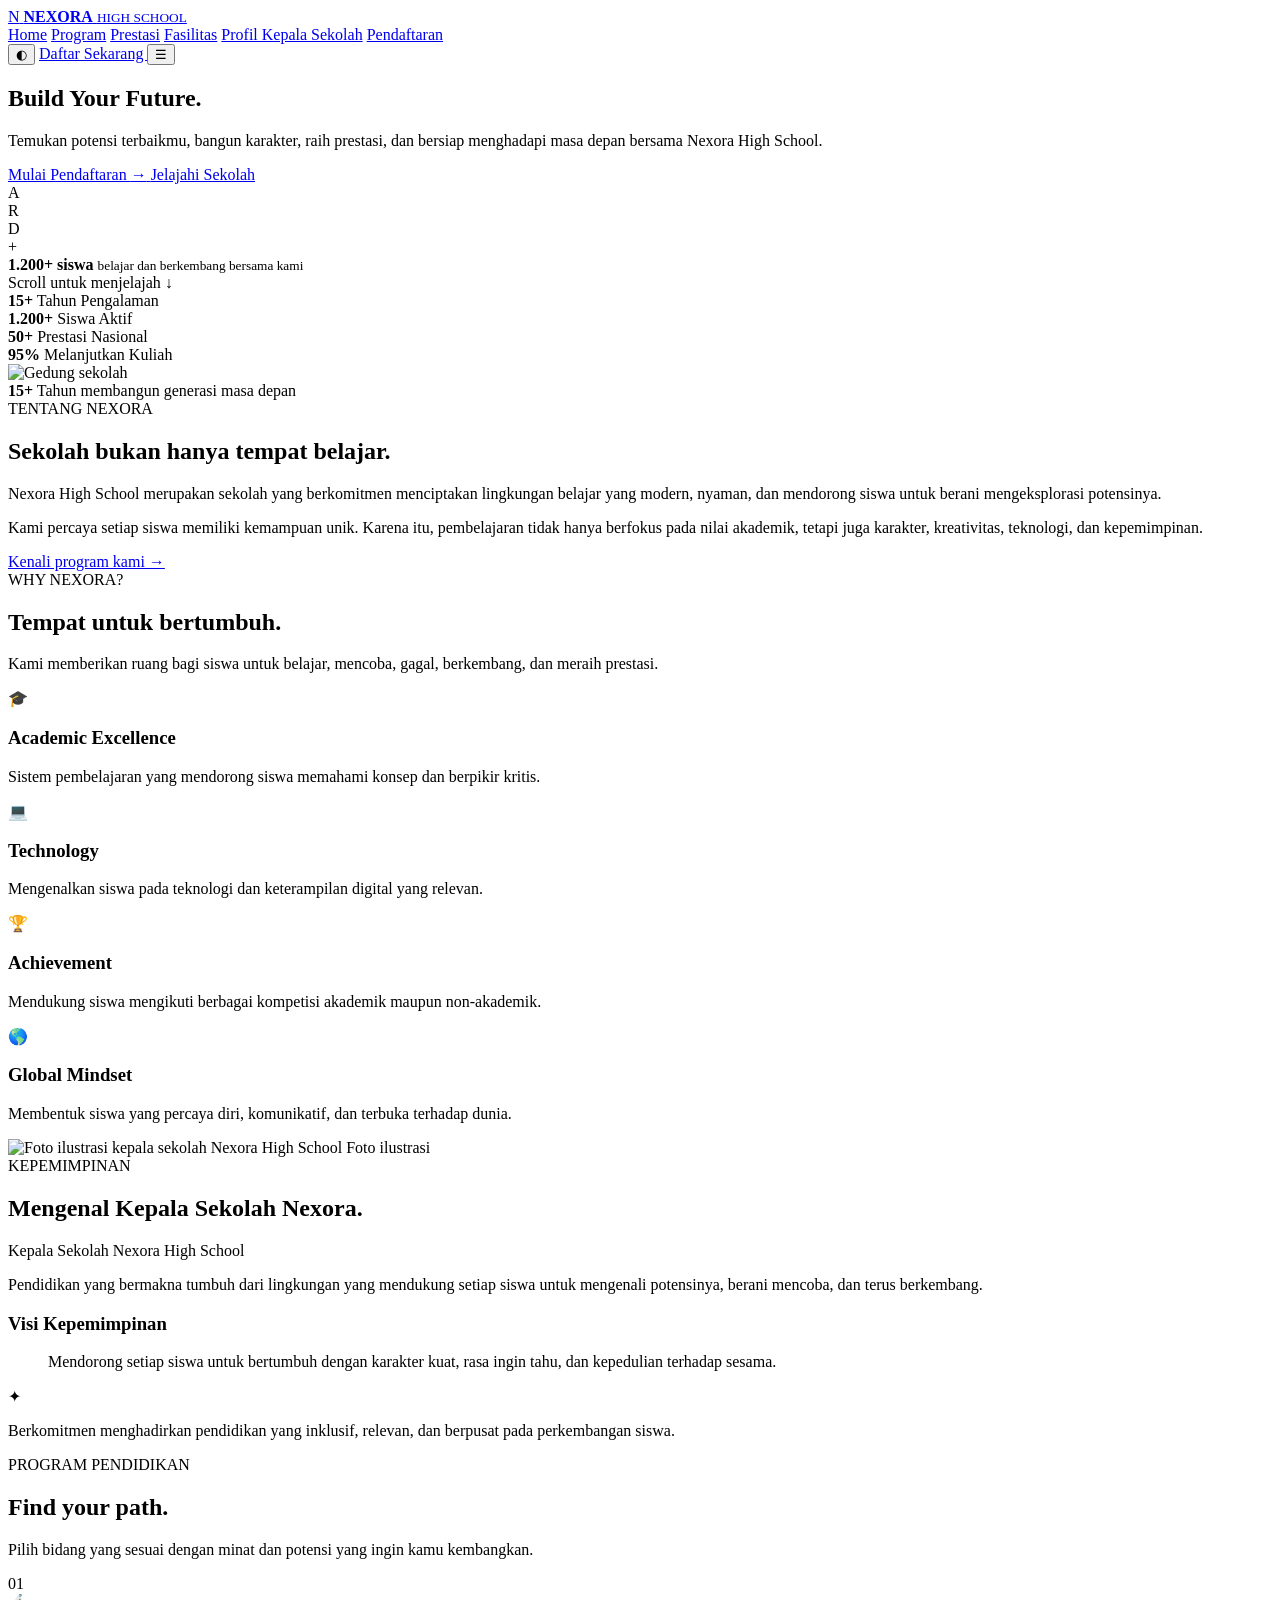
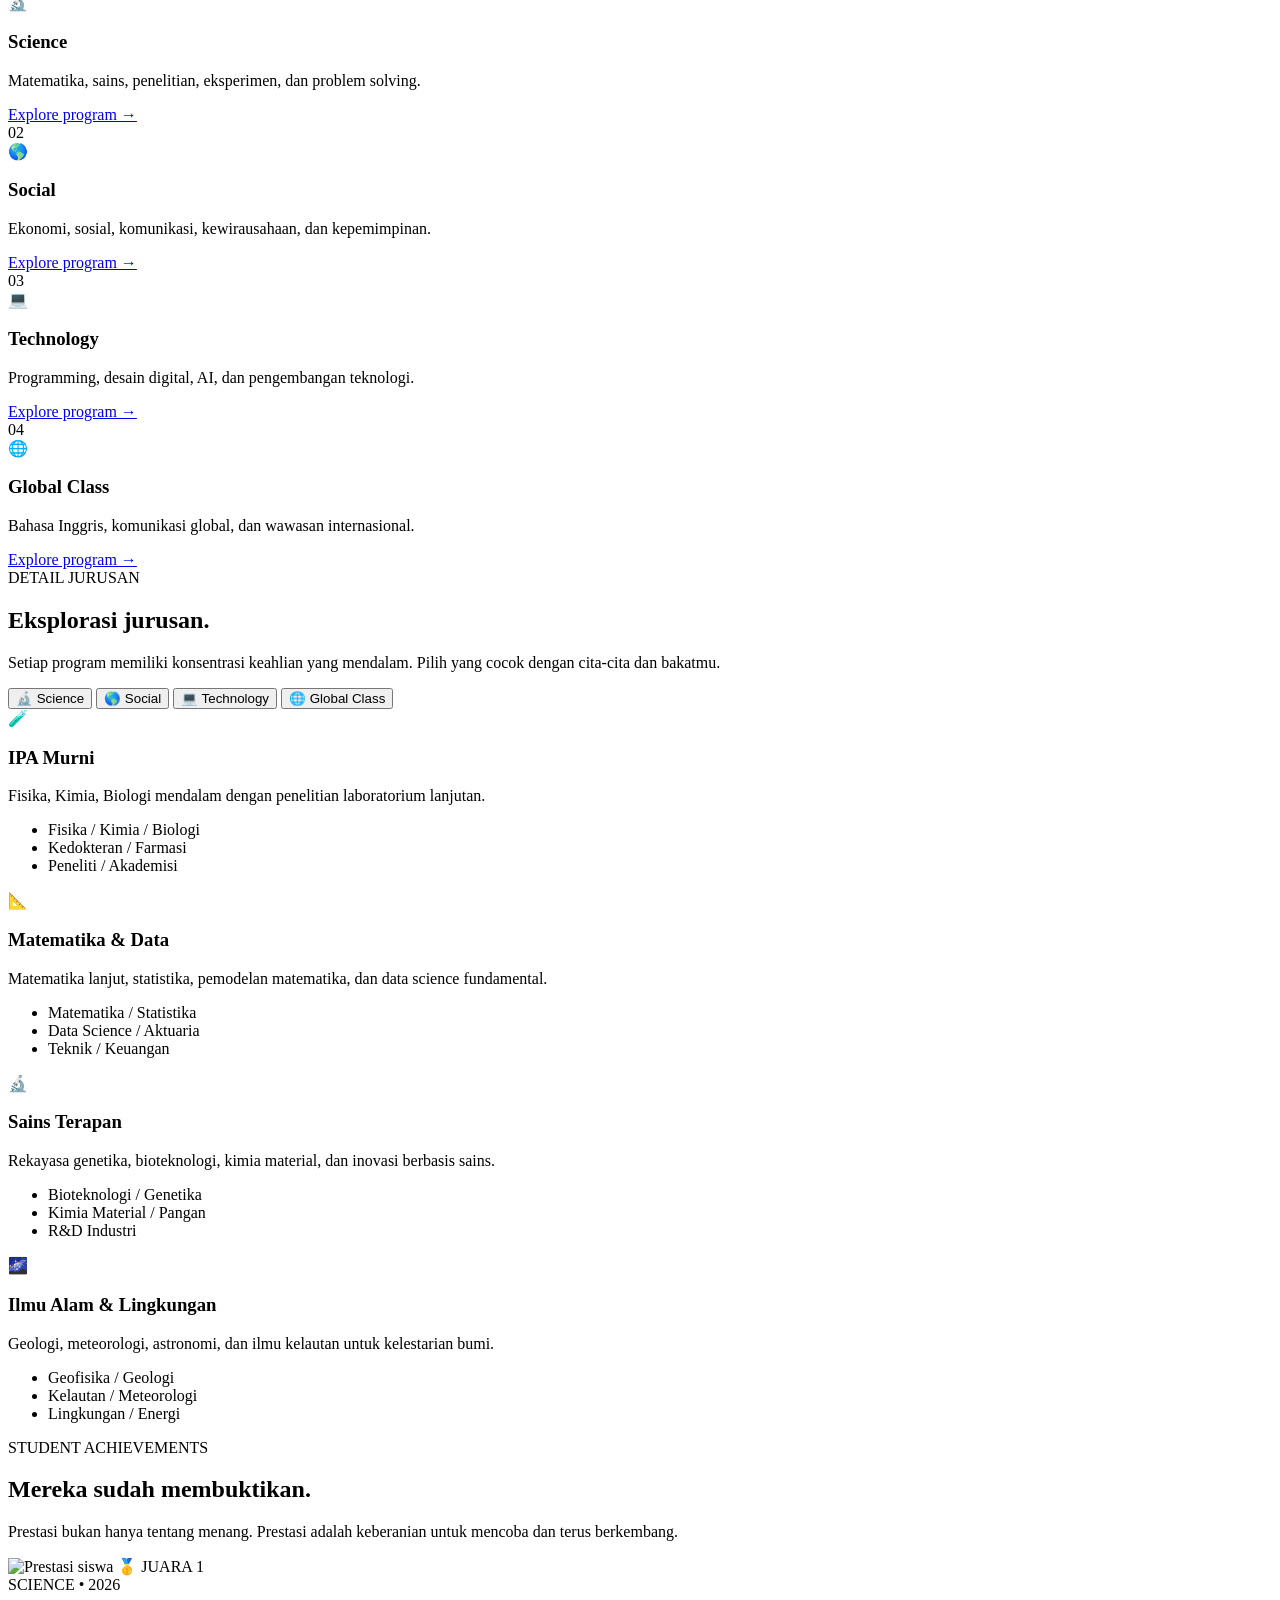
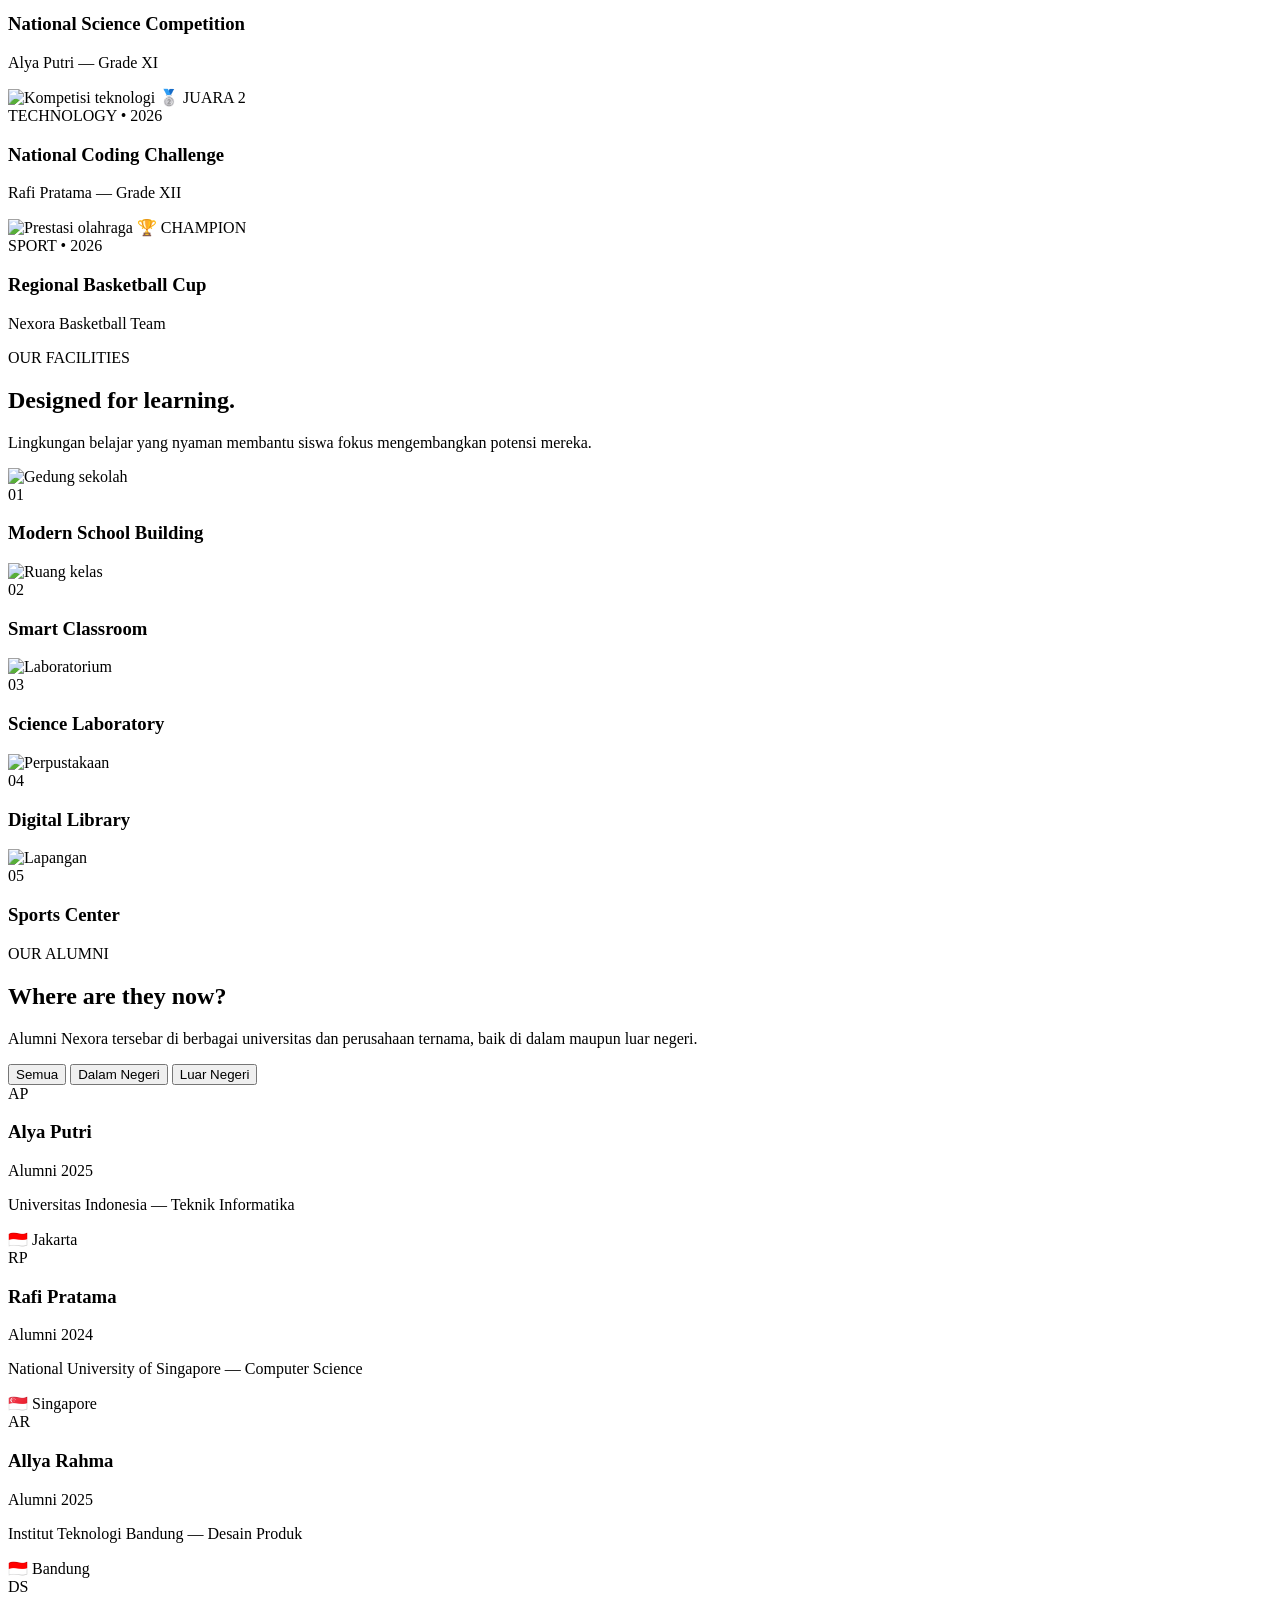
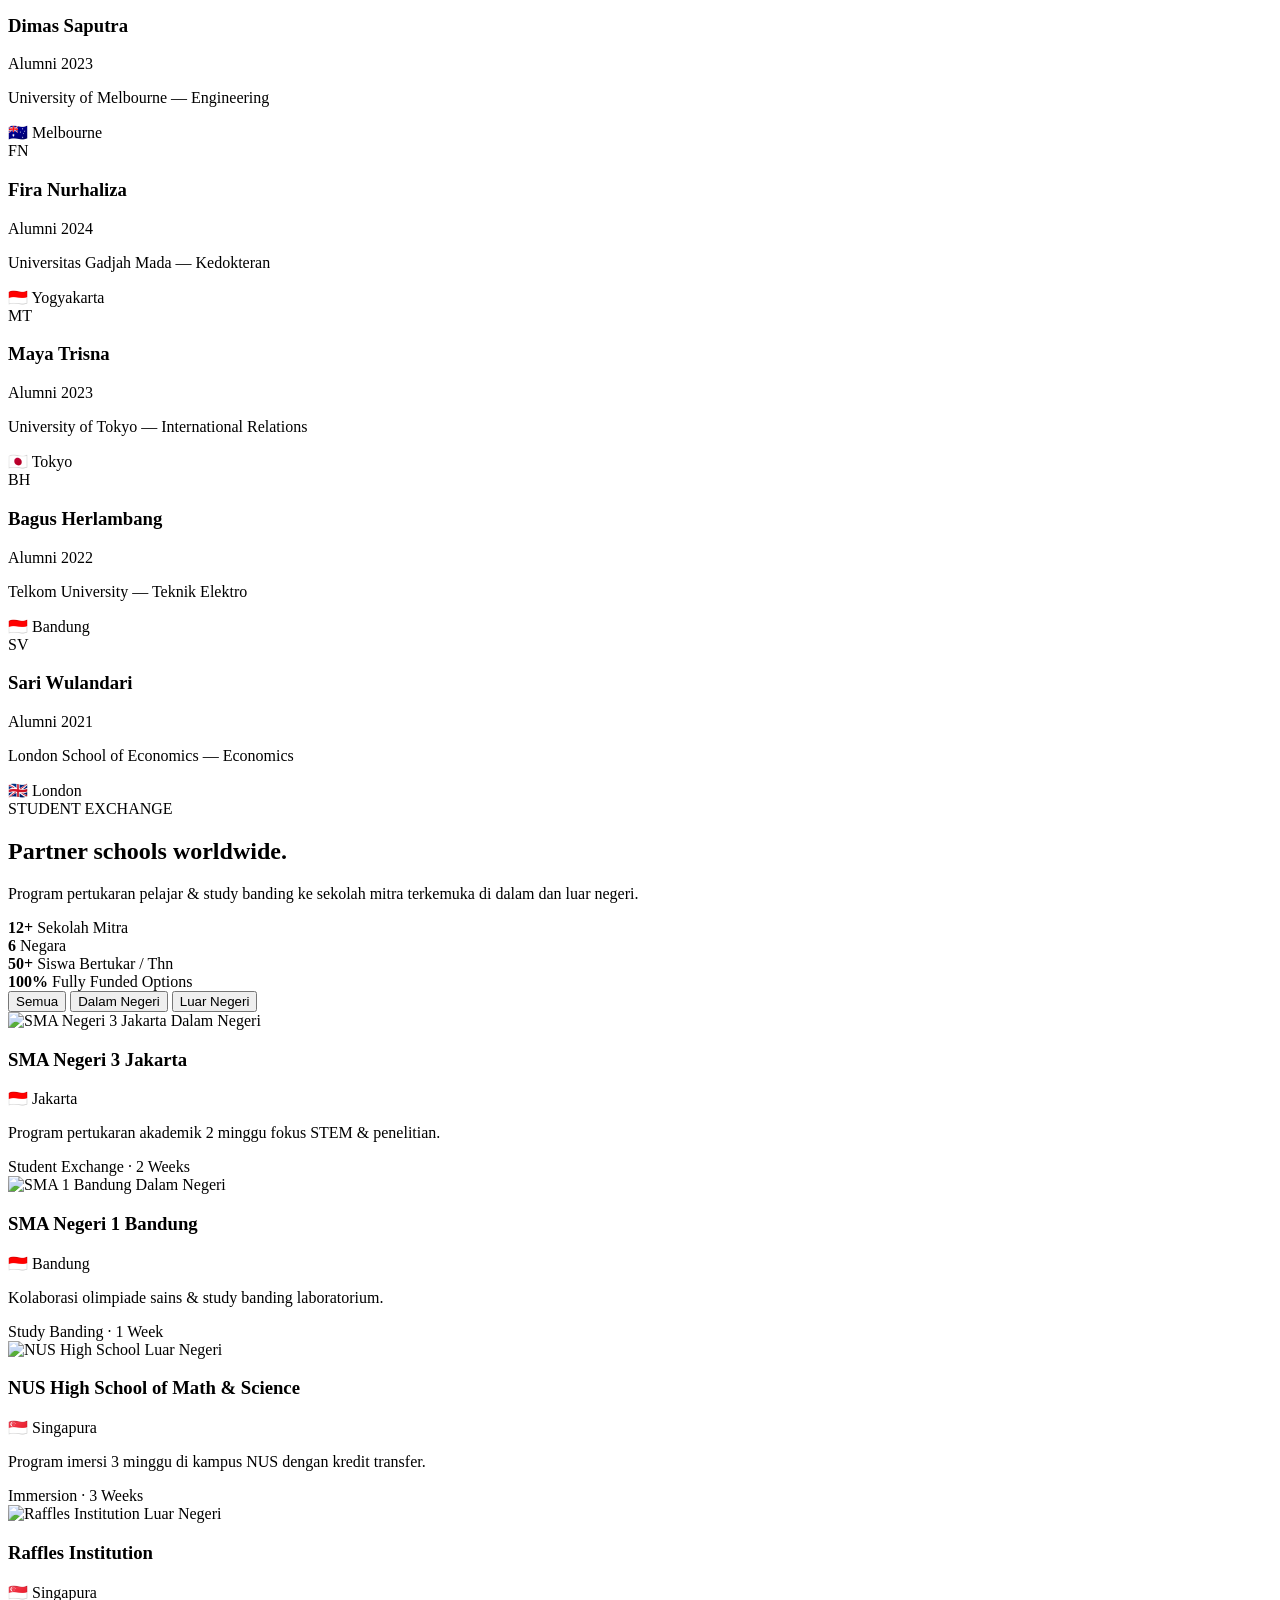
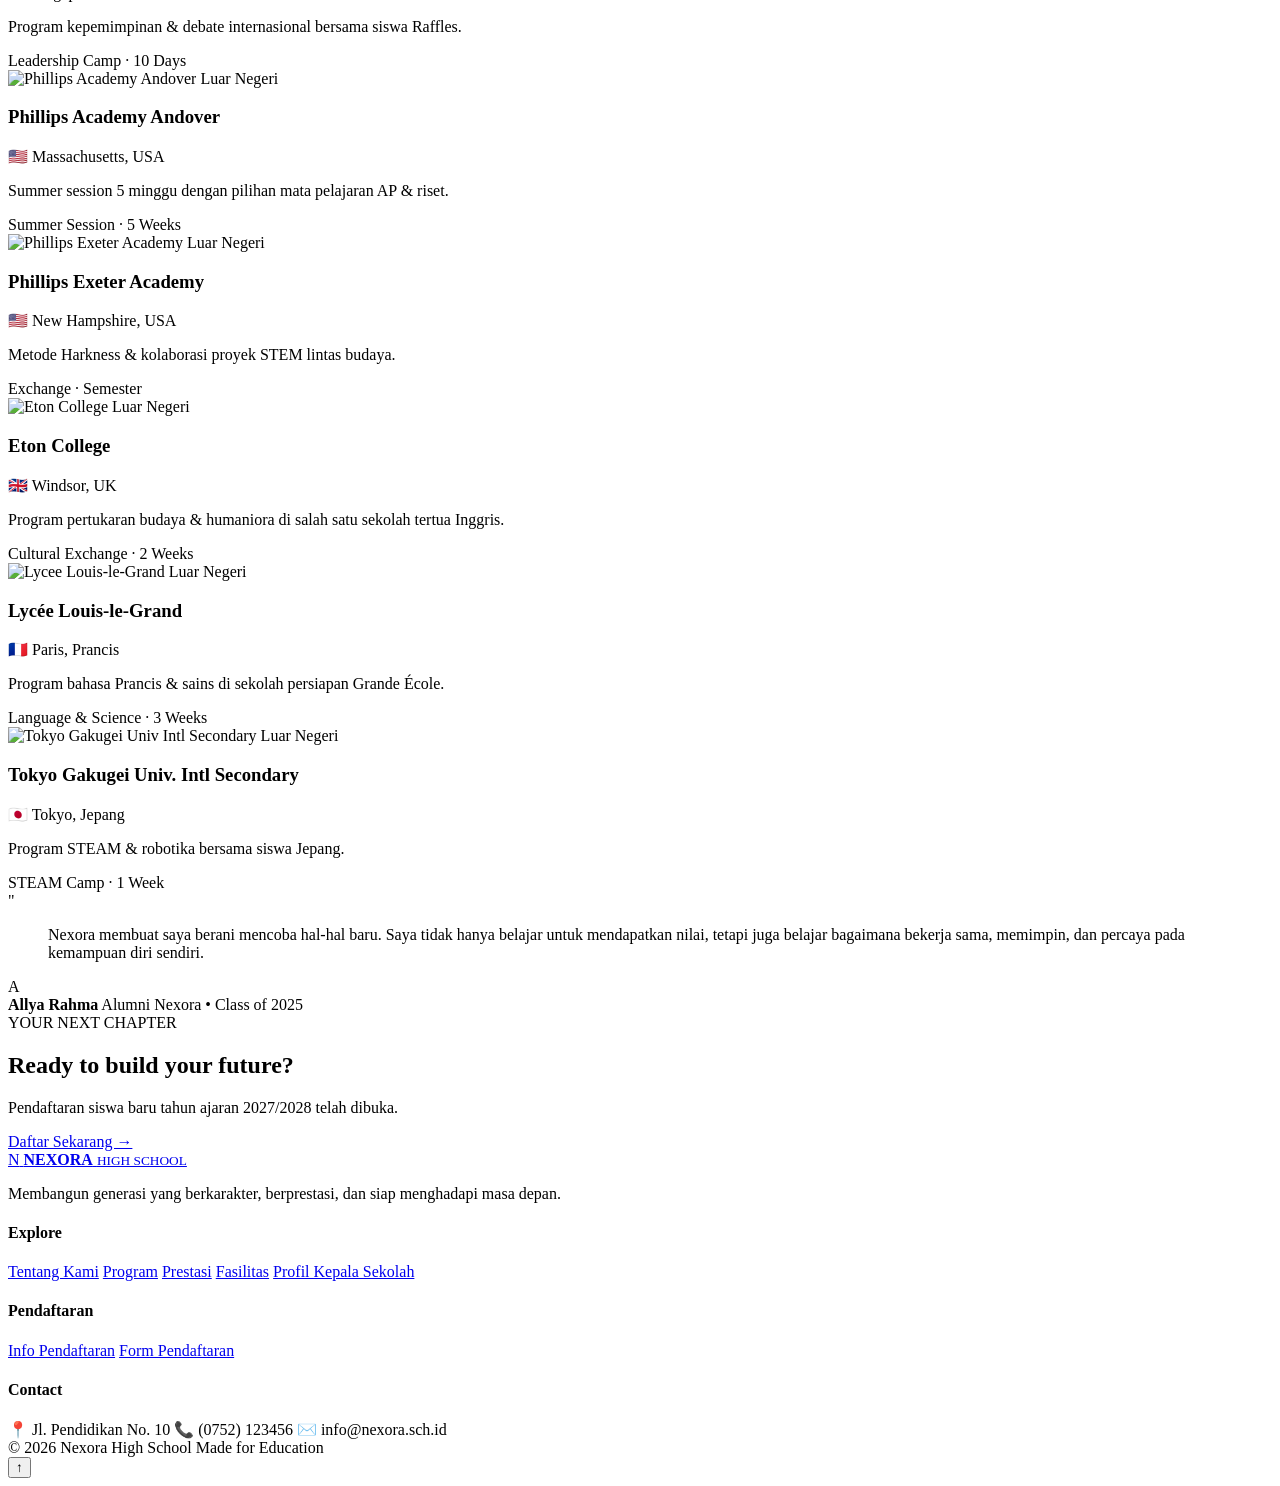
==== index.html @ 9a9354a2 "Add files via upload" ====
<!DOCTYPE html>
<html lang="id">
<head>
    <meta charset="UTF-8">
    <meta name="viewport" content="width=device-width, initial-scale=1.0">

    <title>Nexora High School | Build Your Future</title>
    <meta name="description" content="Nexora High School — Sekolah menengah unggulan dengan program Science, Social, Technology, Global Class. Penerimaan Siswa Baru 2027/2028 dibuka. Program pertukaran pelajar ke 12+ sekolah mitra di 6 negara.">
    <meta name="keywords" content="SMA, sekolah menengah, PPDB, pendaftaran siswa baru, student exchange, jurusan IPA, IPS, teknologi, bahasa global">
    <meta name="author" content="Nexora High School">
    <meta name="robots" content="index, follow">

    <link rel="canonical" href="https://nexora.sch.id/">

    <!-- Open Graph -->
    <meta property="og:type" content="website">
    <meta property="og:url" content="https://nexora.sch.id/">
    <meta property="og:title" content="Nexora High School | Build Your Future">
    <meta property="og:description" content="Sekolah menengah unggulan dengan program Science, Social, Technology, Global Class. Program pertukaran pelajar ke 12+ sekolah mitra di 6 negara.">
    <meta property="og:image" content="https://images.unsplash.com/photo-1564981797816-1043664bf78d?auto=format&fit=crop&w=1200&q=80">
    <meta property="og:site_name" content="Nexora High School">
    <meta property="og:locale" content="id_ID">

    <!-- Twitter Card -->
    <meta name="twitter:card" content="summary_large_image">
    <meta name="twitter:url" content="https://nexora.sch.id/">
    <meta name="twitter:title" content="Nexora High School | Build Your Future">
    <meta name="twitter:description" content="Sekolah menengah unggulan dengan program Science, Social, Technology, Global Class. Program pertukaran pelajar ke 12+ sekolah mitra di 6 negara.">
    <meta name="twitter:image" content="https://images.unsplash.com/photo-1564981797816-1043664bf78d?auto=format&fit=crop&w=1200&q=80">

    <!-- JSON-LD Structured Data -->
    <script type="application/ld+json">
    {
        "@context": "https://schema.org",
        "@type": "EducationalOrganization",
        "name": "Nexora High School",
        "alternateName": "Nexora SMA",
        "url": "https://nexora.sch.id",
        "logo": "https://nexora.sch.id/favicon.svg",
        "image": "https://images.unsplash.com/photo-1564981797816-1043664bf78d?auto=format&fit=crop&w=1200&q=80",
        "description": "Sekolah menengah unggulan dengan program Science, Social, Technology, Global Class. Program pertukaran pelajar internasional.",
        "address": {
            "@type": "PostalAddress",
            "streetAddress": "Jl. Pendidikan No. 10",
            "addressLocality": "Kota",
            "addressRegion": "Provinsi",
            "postalCode": "12345",
            "addressCountry": "ID"
        },
        "telephone": "+62-752-123456",
        "email": "info@nexora.sch.id",
        "sameAs": [
            "https://instagram.com/nexora.highschool",
            "https://youtube.com/@nexora.highschool",
            "https://linkedin.com/school/nexora-high-school"
        ],
        "alumni": {
            "@type": "Organization",
            "name": "Nexora Alumni Association"
        },
        "makesOffer": [
            {
                "@type": "Offer",
                "name": "Program Science",
                "description": "Matematika, sains, penelitian, eksperimen, problem solving"
            },
            {
                "@type": "Offer",
                "name": "Program Social",
                "description": "Ekonomi, sosial, komunikasi, kewirausahaan, kepemimpinan"
            },
            {
                "@type": "Offer",
                "name": "Program Technology",
                "description": "Programming, desain digital, AI, pengembangan teknologi"
            },
            {
                "@type": "Offer",
                "name": "Global Class",
                "description": "Bahasa Inggris, Mandarin, Jepang, Jerman, komunikasi global"
            }
        ]
    }
    </script>

    <meta name="theme-color" content="#343A40" media="(prefers-color-scheme: light)">
    <meta name="theme-color" content="#252A2E" media="(prefers-color-scheme: dark)">

    <script>
    localStorage.getItem("nexora-theme")==="dark"&&document.documentElement.classList.add("dark");
    </script>

    <link rel="preconnect" href="https://fonts.googleapis.com">
    <link rel="preconnect" href="https://fonts.gstatic.com" crossorigin>
    <link href="https://fonts.googleapis.com/css2?family=DM+Sans:wght@400;500;600;700&family=Plus+Jakarta+Sans:wght@500;600;700;800&display=swap" rel="stylesheet">

    <link rel="stylesheet" href="css/style.css">

    <!-- Favicon -->
    <link rel="icon" type="image/svg+xml" href="favicon.svg">
    <link rel="apple-touch-icon" href="apple-touch-icon.png">
    <link rel="manifest" href="manifest.json">
</head>

<body>


<div class="scroll-progress" aria-hidden="true"><div id="scrollProgress"></div></div>

<!-- ================= NAVBAR ================= -->

<header class="navbar" id="navbar">

    <div class="container nav-container">

        <a href="index.html" class="logo">
            <span class="logo-icon">N</span>

            <span>
                <strong>NEXORA</strong>
                <small>HIGH SCHOOL</small>
            </span>
        </a>

        <nav class="nav-menu" id="navMenu">

            <a href="index.html" class="active">Home</a>

            <a href="#program">Program</a>
            <a href="#prestasi">Prestasi</a>
            <a href="#fasilitas">Fasilitas</a>
            <a href="#profil-kepala-sekolah">Profil Kepala Sekolah</a>

            <a href="pendaftaran.html">Pendaftaran</a>

        </nav>

        <div class="nav-actions">

            <button class="theme-toggle" id="themeToggle" aria-label="Toggle dark mode">
                ◐
            </button>

            <a href="form.html" class="btn btn-primary nav-button">
                Daftar Sekarang
            </a>

            <button class="menu-toggle" id="menuToggle" aria-expanded="false" aria-label="Toggle menu">
                ☰
            </button>

        </div>

    </div>

</header>


<!-- ================= HERO ================= -->

<main>

<section class="hero">

    <div class="hero-overlay"></div>

    <div class="hero-grid-lines"></div>
    <div class="hero-blob one"></div>
    <div class="hero-blob two"></div>

    <div class="container hero-content">

        <div class="hero-text reveal">

            <h1>
                Build Your
                <span>Future.</span>
            </h1>

            <p>
                Temukan potensi terbaikmu, bangun karakter,
                raih prestasi, dan bersiap menghadapi masa depan
                bersama Nexora High School.
            </p>

            <div class="hero-buttons">

                <a href="form.html" class="btn btn-primary btn-large">
                    Mulai Pendaftaran
                    <span>→</span>
                </a>

                <a href="#tentang" class="btn btn-outline btn-large">
                    Jelajahi Sekolah
                </a>

            </div>

            <div class="hero-trust">

                <div class="avatar-group">
                    <div class="avatar">A</div>
                    <div class="avatar">R</div>
                    <div class="avatar">D</div>
                    <div class="avatar">+</div>
                </div>

                <div>
                    <strong>1.200+ siswa</strong>
                    <small>belajar dan berkembang bersama kami</small>
                </div>

            </div>

        </div>

    </div>

    <div class="hero-scroll">
        <span>Scroll untuk menjelajah</span>
        <span>↓</span>
    </div>

</section>


<!-- ================= STATS ================= -->

<section class="stats-section">

    <div class="container stats-grid">

        <div class="stat-item reveal">
            <strong>15+</strong>
            <span>Tahun Pengalaman</span>
        </div>

        <div class="stat-item reveal">
            <strong>1.200+</strong>
            <span>Siswa Aktif</span>
        </div>

        <div class="stat-item reveal">
            <strong>50+</strong>
            <span>Prestasi Nasional</span>
        </div>

        <div class="stat-item reveal">
            <strong>95%</strong>
            <span>Melanjutkan Kuliah</span>
        </div>

    </div>

</section>


<!-- ================= ABOUT ================= -->

<section class="section about-section" id="tentang">

    <div class="container about-grid">

        <div class="about-image reveal">

            <img
                src="https://images.unsplash.com/photo-1564981797816-1043664bf78d?auto=format&fit=crop&w=1000&q=80"
                alt="Gedung sekolah">

            <div class="experience-card">

                <strong>15+</strong>

                <span>
                    Tahun membangun
                    generasi masa depan
                </span>

            </div>

        </div>

        <div class="about-content reveal">

            <span class="section-label">TENTANG NEXORA</span>

            <h2>
                Sekolah bukan hanya
                tempat belajar.
            </h2>

            <p>
                Nexora High School merupakan sekolah yang berkomitmen
                menciptakan lingkungan belajar yang modern, nyaman,
                dan mendorong siswa untuk berani mengeksplorasi
                potensinya.
            </p>

            <p>
                Kami percaya setiap siswa memiliki kemampuan unik.
                Karena itu, pembelajaran tidak hanya berfokus pada
                nilai akademik, tetapi juga karakter, kreativitas,
                teknologi, dan kepemimpinan.
            </p>

            <a href="#program" class="text-link">
                Kenali program kami →
            </a>

        </div>

    </div>

</section>


<!-- ================= WHY NEXORA ================= -->

<section class="section why-section">

    <div class="container">

        <div class="section-heading center reveal">

            <span class="section-label">WHY NEXORA?</span>

            <h2>
                Tempat untuk
                <span>bertumbuh.</span>
            </h2>

            <p>
                Kami memberikan ruang bagi siswa untuk belajar,
                mencoba, gagal, berkembang, dan meraih prestasi.
            </p>

        </div>

        <div class="feature-grid">

            <div class="feature-card reveal">

                <div class="feature-icon">🎓</div>

                <h3>Academic Excellence</h3>

                <p>
                    Sistem pembelajaran yang mendorong siswa
                    memahami konsep dan berpikir kritis.
                </p>

            </div>

            <div class="feature-card reveal">

                <div class="feature-icon">💻</div>

                <h3>Technology</h3>

                <p>
                    Mengenalkan siswa pada teknologi dan
                    keterampilan digital yang relevan.
                </p>

            </div>

            <div class="feature-card reveal">

                <div class="feature-icon">🏆</div>

                <h3>Achievement</h3>

                <p>
                    Mendukung siswa mengikuti berbagai
                    kompetisi akademik maupun non-akademik.
                </p>

            </div>

            <div class="feature-card reveal">

                <div class="feature-icon">🌎</div>

                <h3>Global Mindset</h3>

                <p>
                    Membentuk siswa yang percaya diri,
                    komunikatif, dan terbuka terhadap dunia.
                </p>

            </div>

        </div>

    </div>

</section>


<!-- ================= PRINCIPAL PROFILE ================= -->

<section class="section principal-section" id="profil-kepala-sekolah">

    <div class="container principal-grid">

        <div class="principal-portrait reveal">

            <img
                src="https://images.unsplash.com/photo-1560250097-0b93528c311a?auto=format&fit=crop&w=1000&q=85"
                alt="Foto ilustrasi kepala sekolah Nexora High School"
                loading="lazy">

            <span class="principal-photo-note">Foto ilustrasi</span>

        </div>

        <div class="principal-content reveal">

            <span class="section-label">KEPEMIMPINAN</span>

            <h2>
                Mengenal Kepala Sekolah
                <span>Nexora.</span>
            </h2>

            <p class="principal-role">Kepala Sekolah Nexora High School</p>

            <p>
                Pendidikan yang bermakna tumbuh dari lingkungan yang
                mendukung setiap siswa untuk mengenali potensinya,
                berani mencoba, dan terus berkembang.
            </p>

            <h3 class="principal-vision-label">Visi Kepemimpinan</h3>

            <blockquote>
                Mendorong setiap siswa untuk bertumbuh dengan karakter kuat,
                rasa ingin tahu, dan kepedulian terhadap sesama.
            </blockquote>

            <div class="principal-commitment">
                <span aria-hidden="true">✦</span>
                <p>
                    Berkomitmen menghadirkan pendidikan yang inklusif,
                    relevan, dan berpusat pada perkembangan siswa.
                </p>
            </div>

        </div>

    </div>

</section>


<!-- ================= PROGRAM ================= -->

<section class="section program-section" id="program">

    <div class="container">

        <div class="section-heading reveal">

            <span class="section-label">PROGRAM PENDIDIKAN</span>

            <h2>
                Find your
                <span>path.</span>
            </h2>

            <p>
                Pilih bidang yang sesuai dengan minat dan
                potensi yang ingin kamu kembangkan.
            </p>

        </div>

        <div class="program-grid">

            <article class="program-card program-blue reveal">

                <span class="program-number">01</span>

                <div class="program-icon">🔬</div>

                <h3>Science</h3>

                <p>
                    Matematika, sains, penelitian,
                    eksperimen, dan problem solving.
                </p>

                <a href="pendaftaran.html">
                    Explore program →
                </a>

            </article>


            <article class="program-card program-dark reveal">

                <span class="program-number">02</span>

                <div class="program-icon">🌎</div>

                <h3>Social</h3>

                <p>
                    Ekonomi, sosial, komunikasi,
                    kewirausahaan, dan kepemimpinan.
                </p>

                <a href="pendaftaran.html">
                    Explore program →
                </a>

            </article>


            <article class="program-card program-light reveal">

                <span class="program-number">03</span>

                <div class="program-icon">💻</div>

                <h3>Technology</h3>

                <p>
                    Programming, desain digital,
                    AI, dan pengembangan teknologi.
                </p>

                <a href="pendaftaran.html">
                    Explore program →
                </a>

            </article>


            <article class="program-card program-gradient reveal">

                <span class="program-number">04</span>

                <div class="program-icon">🌐</div>

                <h3>Global Class</h3>

                <p>
                    Bahasa Inggris, komunikasi global,
                    dan wawasan internasional.
                </p>

                <a href="pendaftaran.html">
                    Explore program →
                </a>

            </article>

        </div>

    </div>

</section>


<!-- ================= JURUSAN ================= -->

<section class="section jurusan-section" id="jurusan">

    <div class="container">

        <div class="section-heading center reveal">

            <span class="section-label">DETAIL JURUSAN</span>

            <h2>
                Eksplorasi
                <span>jurusan.</span>
            </h2>

            <p>
                Setiap program memiliki konsentrasi keahlian
                yang mendalam. Pilih yang cocok dengan cita-cita
                dan bakatmu.
            </p>

        </div>


        <div class="jurusan-tabs reveal">

            <button class="jurusan-tab active"
                    id="tab-science"
                    data-jurusan="science"
                    role="tab"
                    aria-selected="true"
                    aria-controls="jurusan-science">
                <span class="tab-icon">🔬</span>
                Science
            </button>

            <button class="jurusan-tab"
                    id="tab-social"
                    data-jurusan="social"
                    role="tab"
                    aria-selected="false"
                    aria-controls="jurusan-social">
                <span class="tab-icon">🌎</span>
                Social
            </button>

            <button class="jurusan-tab"
                    id="tab-technology"
                    data-jurusan="technology"
                    role="tab"
                    aria-selected="false"
                    aria-controls="jurusan-technology">
                <span class="tab-icon">💻</span>
                Technology
            </button>

            <button class="jurusan-tab"
                    id="tab-global"
                    data-jurusan="global"
                    role="tab"
                    aria-selected="false"
                    aria-controls="jurusan-global">
                <span class="tab-icon">🌐</span>
                Global Class
            </button>

        </div>


        <div class="jurusan-panels">

            <div class="jurusan-panel active"
                 id="jurusan-science"
                 role="tabpanel"
                 aria-labelledby="tab-science">

                <div class="jurusan-grid">

                    <article class="jurusan-card reveal">

                        <div class="jurusan-icon"
                             style="--hue: 210">🧪</div>

                        <h3>IPA Murni</h3>

                        <p>
                            Fisika, Kimia, Biologi mendalam
                            dengan penelitian laboratorium
                            lanjutan.
                        </p>

                        <ul class="jurusan-prospect">

                            <li>Fisika / Kimia / Biologi</li>

                            <li>Kedokteran / Farmasi</li>

                            <li>Peneliti / Akademisi</li>

                        </ul>

                    </article>


                    <article class="jurusan-card reveal">

                        <div class="jurusan-icon"
                             style="--hue: 190">📐</div>

                        <h3>Matematika & Data</h3>

                        <p>
                            Matematika lanjut, statistika,
                            pemodelan matematika, dan
                            data science fundamental.
                        </p>

                        <ul class="jurusan-prospect">

                            <li>Matematika / Statistika</li>

                            <li>Data Science / Aktuaria</li>

                            <li>Teknik / Keuangan</li>

                        </ul>

                    </article>


                    <article class="jurusan-card reveal">

                        <div class="jurusan-icon"
                             style="--hue: 150">🔬</div>

                        <h3>Sains Terapan</h3>

                        <p>
                            Rekayasa genetika, bioteknologi,
                            kimia material, dan inovasi
                            berbasis sains.
                        </p>

                        <ul class="jurusan-prospect">

                            <li>Bioteknologi / Genetika</li>

                            <li>Kimia Material / Pangan</li>

                            <li>R&D Industri</li>

                        </ul>

                    </article>


                    <article class="jurusan-card reveal">

                        <div class="jurusan-icon"
                             style="--hue: 280">🌌</div>

                        <h3>Ilmu Alam & Lingkungan</h3>

                        <p>
                            Geologi, meteorologi, astronomi,
                            dan ilmu kelautan untuk
                            kelestarian bumi.
                        </p>

                        <ul class="jurusan-prospect">

                            <li>Geofisika / Geologi</li>

                            <li>Kelautan / Meteorologi</li>

                            <li>Lingkungan / Energi</li>

                        </ul>

                    </article>

                </div>

            </div>


            <div class="jurusan-panel"
                 id="jurusan-social"
                 role="tabpanel"
                 aria-labelledby="tab-social"
                 hidden>

                <div class="jurusan-grid">

                    <article class="jurusan-card reveal">

                        <div class="jurusan-icon"
                             style="--hue: 30">💰</div>

                        <h3>Ekonomi & Bisnis</h3>

                        <p>
                            Ekonomi mikro/makro, manajemen,
                            akuntansi, dan kewirausahaan
                            digital.
                        </p>

                        <ul class="jurusan-prospect">

                            <li>Manajemen / Akuntansi</li>

                            <li>Ekonomi Pembangunan</li>

                            <li>Entrepreneur / Konsultan</li>

                        </ul>

                    </article>


                    <article class="jurusan-card reveal">

                        <div class="jurusan-icon"
                             style="--hue: 40">📊</div>

                        <h3>Sosiologi & Antropologi</h3>

                        <p>
                            Studi masyarakat, budaya,
                            perubahan sosial, dan
                            kebijakan publik.
                        </p>

                        <ul class="jurusan-prospect">

                            <li>Sosiologi / Antropologi</li>

                            <li>Kebijakan Publik</li>

                            <li>NGO / Peneliti Sosial</li>

                        </ul>

                    </article>


                    <article class="jurusan-card reveal">

                        <div class="jurusan-icon"
                             style="--hue: 330">🗣️</div>

                        <h3>Komunikasi & Media</h3>

                        <p>
                            Jurnalisme, public relations,
                            digital marketing, dan
                            produksi media kreatif.
                        </p>

                        <ul class="jurusan-prospect">

                            <li>Jurnalistik / Broadcasting</li>

                            <li>PR / Digital Marketing</li>

                            <li>Content Creator / Media</li>

                        </ul>

                    </article>


                    <article class="jurusan-card reveal">

                        <div class="jurusan-icon"
                             style="--hue: 60">⚖️</div>

                        <h3>Hukum & Politik</h3>

                        <p>
                            Hukum perdata/pidana, hubungan
                            internasional, politik
                            vergleichend, dan diplomasi.
                        </p>

                        <ul class="jurusan-prospect">

                            <li>Ilmu Hukum / Advokat</li>

                            <li>Hubungan Internasional</li>

                            <li>Diplomat / Birokrat</li>

                        </ul>

                    </article>

                </div>

            </div>


            <div class="jurusan-panel"
                 id="jurusan-technology"
                 role="tabpanel"
                 aria-labelledby="tab-technology"
                 hidden>

                <div class="jurusan-grid">

                    <article class="jurusan-card reveal">

                        <div class="jurusan-icon"
                             style="--hue: 260">👨‍💻</div>

                        <h3>Software Engineering</h3>

                        <p>
                            Full-stack development, mobile
                            apps, cloud computing, dan
                            arsitektur sistem skala besar.
                        </p>

                        <ul class="jurusan-prospect">

                            <li>Software Engineer</li>

                            <li>Mobile / Web Developer</li>

                            <li>DevOps / Cloud Architect</li>

                        </ul>

                    </article>


                    <article class="jurusan-card reveal">

                        <div class="jurusan-icon"
                             style="--hue: 280">🤖</div>

                        <h3>AI & Data Science</h3>

                        <p>
                            Machine learning, deep learning,
                            computer vision, NLP, dan
                            big data analytics.
                        </p>

                        <ul class="jurusan-prospect">

                            <li>ML Engineer / Data Scientist</li>

                            <li>AI Researcher</li>

                            <li>Robotika / Computer Vision</li>

                        </ul>

                    </article>


                    <article class="jurusan-card reveal">

                        <div class="jurusan-icon"
                             style="--hue: 180">🎨</div>

                        <h3>Desain Digital & UX</h3>

                        <p>
                            UI/UX design, motion graphics,
                            3D modeling, game design,
                            dan creative technology.
                        </p>

                        <ul class="jurusan-prospect">

                            <li>UX/UI Designer</li>

                            <li>Game Dev / 3D Artist</li>

                            <li>Creative Technologist</li>

                        </ul>

                    </article>


                    <article class="jurusan-card reveal">

                        <div class="jurusan-icon"
                             style="--hue: 300">🔐</div>

                        <h3>Cybersecurity & IoT</h3>

                        <p>
                            Keamanan jaringan, ethical
                            hacking, IoT embedded systems,
                            dan blockchain fundamentals.
                        </p>

                        <ul class="jurusan-prospect">

                            <li>Security Analyst</li>

                            <li>IoT Engineer</li>

                            <li>Blockchain Developer</li>

                        </ul>

                    </article>

                </div>

            </div>


            <div class="jurusan-panel"
                 id="jurusan-global"
                 role="tabpanel"
                 aria-labelledby="tab-global"
                 hidden>

                <div class="jurusan-grid">

                    <article class="jurusan-card reveal">

                        <div class="jurusan-icon"
                             style="--hue: 200">🇬🇧</div>

                        <h3>Bahasa Inggris Akademik</h3>

                        <p>
                            IELTS/TOEFL prep, academic
                            writing, public speaking,
                            dan critical thinking.
                        </p>

                        <ul class="jurusan-prospect">

                            <li>Literature / Linguistics</li>

                            <li>Translation / Interpreting</li>

                            <li>English Teacher</li>

                        </ul>

                    </article>


                    <article class="jurusan-card reveal">

                        <div class="jurusan-icon"
                             style="--hue: 30">🇨🇳</div>

                        <h3>Bahasa Mandarin</h3>

                        <p>
                            HSK 4-6, bisnis Mandarin,
                            budaya Tiongkok, dan
                            persiapan kuliah ke China.
                        </p>

                        <ul class="jurusan-prospect">

                            <li>Chinese Studies</li>

                            <li>International Business</li>

                            <li>Diplomat / Perdagangan</li>

                        </ul>

                    </article>


                    <article class="jurusan-card reveal">

                        <div class="jurusan-icon"
                             style="--hue: 300">🇯🇵</div>

                        <h3>Bahasa Jepang</h3>

                        <p>
                            JLPT N3-N1, keigo bisnis,
                            budaya Jepang, dan
                            jalur kuliah ke Jepang.
                        </p>

                        <ul class="jurusan-prospect">

                            <li>Japanese Studies</li>

                            <li>Engineering di Jepang</li>

                            <li>Translator / Coordinator</li>

                        </ul>

                    </article>


                    <article class="jurusan-card reveal">

                        <div class="jurusan-icon"
                             style="--hue: 280">🇩🇪</div>

                        <h3>Bahasa Jerman</h3>

                        <p>
                            Goethe-Zertifikat B2-C1,
                            Studienkolleg prep, teknik
                            di Jerman, dan ausbildung.
                        </p>

                        <ul class="jurusan-prospect">

                            <li>German Studies</li>

                            <li>Engineering di Jerman</li>

                            <li>Ausbildung / Dual Study</li>

                        </ul>

                    </article>

                </div>

            </div>

        </div>

    </div>

</section>


<!-- ================= ACHIEVEMENTS ================= -->

<section class="section achievement-section" id="prestasi">

    <div class="container">

        <div class="section-heading achievement-heading reveal">

            <div>

                <span class="section-label">STUDENT ACHIEVEMENTS</span>

                <h2>
                    Mereka sudah
                    <span>membuktikan.</span>
                </h2>

            </div>

            <p>
                Prestasi bukan hanya tentang menang.
                Prestasi adalah keberanian untuk mencoba
                dan terus berkembang.
            </p>

        </div>


        <div class="achievement-grid">

            <article class="achievement-card large reveal">

                <div class="achievement-image">

            <img
                src="https://images.unsplash.com/photo-1523050854058-8df90110c9f1?auto=format&fit=crop&w=1200&q=80"
                alt="Prestasi siswa">

                    <span class="achievement-badge">
                        🥇 JUARA 1
                    </span>

                </div>

                <div class="achievement-info">

                    <span>SCIENCE • 2026</span>

                    <h3>
                        National Science Competition
                    </h3>

                    <p>
                        Alya Putri — Grade XI
                    </p>

                </div>

            </article>


            <article class="achievement-card reveal">

                <div class="achievement-image">

            <img
                src="https://images.unsplash.com/photo-1516321318423-f06f85e504b3?auto=format&fit=crop&w=800&q=80"
                alt="Kompetisi teknologi">

                    <span class="achievement-badge">
                        🥈 JUARA 2
                    </span>

                </div>

                <div class="achievement-info">

                    <span>TECHNOLOGY • 2026</span>

                    <h3>
                        National Coding Challenge
                    </h3>

                    <p>
                        Rafi Pratama — Grade XII
                    </p>

                </div>

            </article>


            <article class="achievement-card reveal">

                <div class="achievement-image">

            <img
                src="https://images.unsplash.com/photo-1546519638-68e109498ffc?auto=format&fit=crop&w=800&q=80"
                alt="Prestasi olahraga">

                    <span class="achievement-badge">
                        🏆 CHAMPION
                    </span>

                </div>

                <div class="achievement-info">

                    <span>SPORT • 2026</span>

                    <h3>
                        Regional Basketball Cup
                    </h3>

                    <p>
                        Nexora Basketball Team
                    </p>

                </div>

            </article>

        </div>

    </div>

</section>


<!-- ================= FACILITIES ================= -->

<section class="section facilities-section" id="fasilitas">

    <div class="container">

        <div class="section-heading center reveal">

            <span class="section-label">OUR FACILITIES</span>

            <h2>
                Designed for
                <span>learning.</span>
            </h2>

            <p>
                Lingkungan belajar yang nyaman membantu siswa
                fokus mengembangkan potensi mereka.
            </p>

        </div>


        <div class="facility-grid">

            <div class="facility-main reveal">

            <img
                src="https://images.unsplash.com/photo-1562774053-701939374585?auto=format&fit=crop&w=1200&q=80"
                alt="Gedung sekolah">

                <div class="facility-overlay">

                    <span>01</span>

                    <h3>Modern School Building</h3>

                </div>

            </div>


            <div class="facility-small reveal">

            <img
                src="https://images.unsplash.com/photo-1580582932707-520aed937b7b?auto=format&fit=crop&w=800&q=80"
                alt="Ruang kelas">

                <div class="facility-overlay">

                    <span>02</span>

                    <h3>Smart Classroom</h3>

                </div>

            </div>


            <div class="facility-small reveal">

            <img
                src="https://images.unsplash.com/photo-1532094349884-543bc11b234d?auto=format&fit=crop&w=800&q=80"
                alt="Laboratorium">

                <div class="facility-overlay">

                    <span>03</span>

                    <h3>Science Laboratory</h3>

                </div>

            </div>


            <div class="facility-small reveal">

            <img
                src="https://images.unsplash.com/photo-1509062522246-3755977927d7?auto=format&fit=crop&w=800&q=80"
                alt="Perpustakaan">

                <div class="facility-overlay">

                    <span>04</span>

                    <h3>Digital Library</h3>

                </div>

            </div>


            <div class="facility-small reveal">

            <img
                src="https://images.unsplash.com/photo-1526232761682-d26e03ac148e?auto=format&fit=crop&w=800&q=80"
                alt="Lapangan">

                <div class="facility-overlay">

                    <span>05</span>

                    <h3>Sports Center</h3>

                </div>

            </div>

        </div>

    </div>

</section>


<!-- ================= ALUMNI ================= -->

<section class="section alumni-section" id="alumni">

    <div class="container">

        <div class="section-heading center reveal">

            <span class="section-label">OUR ALUMNI</span>

            <h2>
                Where are they
                <span>now?</span>
            </h2>

            <p>
                Alumni Nexora tersebar di berbagai universitas
                dan perusahaan ternama, baik di dalam maupun
                luar negeri.
            </p>

        </div>


        <div class="alumni-filters reveal">

            <button class="filter-btn active"
                    data-filter="all"
                    data-target="alumni">
                Semua
            </button>

            <button class="filter-btn"
                    data-filter="domestic"
                    data-target="alumni">
                Dalam Negeri
            </button>

            <button class="filter-btn"
                    data-filter="international"
                    data-target="alumni">
                Luar Negeri
            </button>

        </div>


        <div class="alumni-grid">

            <article class="alumni-card reveal" data-type="domestic">

                <div class="alumni-avatar"
                     style="--hue: 220">
                    AP
                </div>

                <div class="alumni-info">

                    <h3>Alya Putri</h3>

                    <span class="alumni-year">
                        Alumni 2025
                    </span>

                    <p>
                        Universitas Indonesia —
                        Teknik Informatika
                    </p>

                    <span class="alumni-location">
                        🇮🇩 Jakarta
                    </span>

                </div>

            </article>


            <article class="alumni-card reveal" data-type="international">

                <div class="alumni-avatar"
                     style="--hue: 260">
                    RP
                </div>

                <div class="alumni-info">

                    <h3>Rafi Pratama</h3>

                    <span class="alumni-year">
                        Alumni 2024
                    </span>

                    <p>
                        National University of
                        Singapore — Computer Science
                    </p>

                    <span class="alumni-location">
                        🇸🇬 Singapore
                    </span>

                </div>

            </article>


            <article class="alumni-card reveal" data-type="domestic">

                <div class="alumni-avatar"
                     style="--hue: 320">
                    AR
                </div>

                <div class="alumni-info">

                    <h3>Allya Rahma</h3>

                    <span class="alumni-year">
                        Alumni 2025
                    </span>

                    <p>
                        Institut Teknologi Bandung —
                        Desain Produk
                    </p>

                    <span class="alumni-location">
                        🇮🇩 Bandung
                    </span>

                </div>

            </article>


            <article class="alumni-card reveal" data-type="international">

                <div class="alumni-avatar"
                     style="--hue: 30">
                    DS
                </div>

                <div class="alumni-info">

                    <h3>Dimas Saputra</h3>

                    <span class="alumni-year">
                        Alumni 2023
                    </span>

                    <p>
                        University of Melbourne —
                        Engineering
                    </p>

                    <span class="alumni-location">
                        🇦🇺 Melbourne
                    </span>

                </div>

            </article>


            <article class="alumni-card reveal" data-type="domestic">

                <div class="alumni-avatar"
                     style="--hue: 170">
                    FN
                </div>

                <div class="alumni-info">

                    <h3>Fira Nurhaliza</h3>

                    <span class="alumni-year">
                        Alumni 2024
                    </span>

                    <p>
                        Universitas Gadjah Mada —
                        Kedokteran
                    </p>

                    <span class="alumni-location">
                        🇮🇩 Yogyakarta
                    </span>

                </div>

            </article>


            <article class="alumni-card reveal" data-type="international">

                <div class="alumni-avatar"
                     style="--hue: 280">
                    MT
                </div>

                <div class="alumni-info">

                    <h3>Maya Trisna</h3>

                    <span class="alumni-year">
                        Alumni 2023
                    </span>

                    <p>
                        University of Tokyo —
                        International Relations
                    </p>

                    <span class="alumni-location">
                        🇯🇵 Tokyo
                    </span>

                </div>

            </article>


            <article class="alumni-card reveal" data-type="domestic">

                <div class="alumni-avatar"
                     style="--hue: 140">
                    BH
                </div>

                <div class="alumni-info">

                    <h3>Bagus Herlambang</h3>

                    <span class="alumni-year">
                        Alumni 2022
                    </span>

                    <p>
                        Telkom University —
                        Teknik Elektro
                    </p>

                    <span class="alumni-location">
                        🇮🇩 Bandung
                    </span>

                </div>

            </article>


            <article class="alumni-card reveal" data-type="international">

                <div class="alumni-avatar"
                     style="--hue: 350">
                    SV
                </div>

                <div class="alumni-info">

                    <h3>Sari Wulandari</h3>

                    <span class="alumni-year">
                        Alumni 2021
                    </span>

                    <p>
                        London School of Economics —
                        Economics
                    </p>

                    <span class="alumni-location">
                        🇬🇧 London
                    </span>

                </div>

            </article>

        </div>

    </div>

</section>


<!-- ================= PARTNER SCHOOLS ================= -->

<section class="section partner-section" id="partner">

    <div class="container">

        <div class="section-heading center reveal">

            <span class="section-label">STUDENT EXCHANGE</span>

            <h2>
                Partner schools
                <span>worldwide.</span>
            </h2>

            <p>
                Program pertukaran pelajar & study banding ke sekolah
                mitra terkemuka di dalam dan luar negeri.
            </p>

        </div>


        <div class="partner-stats reveal">

            <div class="partner-stat">

                <strong>12+</strong>
                <span>Sekolah Mitra</span>

            </div>

            <div class="partner-stat">

                <strong>6</strong>
                <span>Negara</span>

            </div>

            <div class="partner-stat">

                <strong>50+</strong>
                <span>Siswa Bertukar / Thn</span>

            </div>

            <div class="partner-stat">

                <strong>100%</strong>
                <span>Fully Funded Options</span>

            </div>

        </div>


        <div class="partner-filters reveal">

            <button class="filter-btn active"
                    data-filter="all"
                    data-target="partner">
                Semua
            </button>

            <button class="filter-btn"
                    data-filter="domestic"
                    data-target="partner">
                Dalam Negeri
            </button>

            <button class="filter-btn"
                    data-filter="international"
                    data-target="partner">
                Luar Negeri
            </button>

        </div>


        <div class="partner-grid">

            <article class="partner-card reveal" data-type="domestic">

                <div class="partner-image">

                    <img
                        src="https://images.unsplash.com/photo-1523050854058-8df90110c9f1?auto=format&fit=crop&w=800&q=80"
                        alt="SMA Negeri 3 Jakarta">

                    <span class="partner-badge">Dalam Negeri</span>

                </div>

                <div class="partner-info">

                    <h3>SMA Negeri 3 Jakarta</h3>

                    <p class="partner-location">🇮🇩 Jakarta</p>

                    <p class="partner-desc">
                        Program pertukaran akademik 2 minggu
                        fokus STEM & penelitian.
                    </p>

                    <span class="partner-program">
                        Student Exchange · 2 Weeks
                    </span>

                </div>

            </article>


            <article class="partner-card reveal" data-type="domestic">

                <div class="partner-image">

                    <img
                        src="https://images.unsplash.com/photo-1580582932707-520aed937b7b?auto=format&fit=crop&w=800&q=80"
                        alt="SMA 1 Bandung">

                    <span class="partner-badge">Dalam Negeri</span>

                </div>

                <div class="partner-info">

                    <h3>SMA Negeri 1 Bandung</h3>

                    <p class="partner-location">🇮🇩 Bandung</p>

                    <p class="partner-desc">
                        Kolaborasi olimpiade sains &
                        study banding laboratorium.
                    </p>

                    <span class="partner-program">
                        Study Banding · 1 Week
                    </span>

                </div>

            </article>


            <article class="partner-card reveal" data-type="international">

                <div class="partner-image">

                    <img
                        src="https://images.unsplash.com/photo-1562774053-701939374585?auto=format&fit=crop&w=800&q=80"
                        alt="NUS High School">

                    <span class="partner-badge">Luar Negeri</span>

                </div>

                <div class="partner-info">

                    <h3>NUS High School of Math & Science</h3>

                    <p class="partner-location">🇸🇬 Singapura</p>

                    <p class="partner-desc">
                        Program imersi 3 minggu di kampus
                        NUS dengan kredit transfer.
                    </p>

                    <span class="partner-program">
                        Immersion · 3 Weeks
                    </span>

                </div>

            </article>


            <article class="partner-card reveal" data-type="international">

                <div class="partner-image">

                    <img
                        src="https://images.unsplash.com/photo-1532094349884-543bc11b234d?auto=format&fit=crop&w=800&q=80"
                        alt="Raffles Institution">

                    <span class="partner-badge">Luar Negeri</span>

                </div>

                <div class="partner-info">

                    <h3>Raffles Institution</h3>

                    <p class="partner-location">🇸🇬 Singapura</p>

                    <p class="partner-desc">
                        Program kepemimpinan & debate
                        internasional bersama siswa Raffles.
                    </p>

                    <span class="partner-program">
                        Leadership Camp · 10 Days
                    </span>

                </div>

            </article>


            <article class="partner-card reveal" data-type="international">

                <div class="partner-image">

                    <img
                        src="https://images.unsplash.com/photo-1509062522246-3755977927d7?auto=format&fit=crop&w=800&q=80"
                        alt="Phillips Academy Andover">

                    <span class="partner-badge">Luar Negeri</span>

                </div>

                <div class="partner-info">

                    <h3>Phillips Academy Andover</h3>

                    <p class="partner-location">🇺🇸 Massachusetts, USA</p>

                    <p class="partner-desc">
                        Summer session 5 minggu dengan
                        pilihan mata pelajaran AP & riset.
                    </p>

                    <span class="partner-program">
                        Summer Session · 5 Weeks
                    </span>

                </div>

            </article>


            <article class="partner-card reveal" data-type="international">

                <div class="partner-image">

                    <img
                        src="https://images.unsplash.com/photo-1526232761682-d26e03ac148e?auto=format&fit=crop&w=800&q=80"
                        alt="Phillips Exeter Academy">

                    <span class="partner-badge">Luar Negeri</span>

                </div>

                <div class="partner-info">

                    <h3>Phillips Exeter Academy</h3>

                    <p class="partner-location">🇺🇸 New Hampshire, USA</p>

                    <p class="partner-desc">
                        Metode Harkness & kolaborasi
                        proyek STEM lintas budaya.
                    </p>

                    <span class="partner-program">
                        Exchange · Semester
                    </span>

                </div>

            </article>


            <article class="partner-card reveal" data-type="international">

                <div class="partner-image">

                    <img
                        src="https://images.unsplash.com/photo-1571266028243-7d6c90f6d84d?auto=format&fit=crop&w=800&q=80"
                        alt="Eton College">

                    <span class="partner-badge">Luar Negeri</span>

                </div>

                <div class="partner-info">

                    <h3>Eton College</h3>

                    <p class="partner-location">🇬🇧 Windsor, UK</p>

                    <p class="partner-desc">
                        Program pertukaran budaya &
                        humaniora di salah satu sekolah
                        tertua Inggris.
                    </p>

                    <span class="partner-program">
                        Cultural Exchange · 2 Weeks
                    </span>

                </div>

            </article>


            <article class="partner-card reveal" data-type="international">

                <div class="partner-image">

                    <img
                        src="https://images.unsplash.com/photo-1541339907198-e08756dedf3f?auto=format&fit=crop&w=800&q=80"
                        alt="Lycee Louis-le-Grand">

                    <span class="partner-badge">Luar Negeri</span>

                </div>

                <div class="partner-info">

                    <h3>Lycée Louis-le-Grand</h3>

                    <p class="partner-location">🇫🇷 Paris, Prancis</p>

                    <p class="partner-desc">
                        Program bahasa Prancis &
                        sains di sekolah persiapan Grande École.
                    </p>

                    <span class="partner-program">
                        Language & Science · 3 Weeks
                    </span>

                </div>

            </article>


            <article class="partner-card reveal" data-type="international">

                <div class="partner-image">

                    <img
                        src="https://images.unsplash.com/photo-1517486808906-6ca8b3f04846?auto=format&fit=crop&w=800&q=80"
                        alt="Tokyo Gakugei Univ Intl Secondary">

                    <span class="partner-badge">Luar Negeri</span>

                </div>

                <div class="partner-info">

                    <h3>Tokyo Gakugei Univ. Intl Secondary</h3>

                    <p class="partner-location">🇯🇵 Tokyo, Jepang</p>

                    <p class="partner-desc">
                        Program STEAM & robotika
                        bersama siswa Jepang.
                    </p>

                    <span class="partner-program">
                        STEAM Camp · 1 Week
                    </span>

                </div>

            </article>

        </div>

    </div>

</section>


<!-- ================= TESTIMONIAL ================= -->

<section class="section testimonial-section">

    <div class="container">

        <div class="testimonial reveal">

            <div class="quote-mark">"</div>

            <blockquote>
                Nexora membuat saya berani mencoba hal-hal baru.
                Saya tidak hanya belajar untuk mendapatkan nilai,
                tetapi juga belajar bagaimana bekerja sama,
                memimpin, dan percaya pada kemampuan diri sendiri.
            </blockquote>

            <div class="testimonial-author">

                <div class="testimonial-avatar">
                    A
                </div>

                <div>
                    <strong>Allya Rahma</strong>
                    <span>Alumni Nexora • Class of 2025</span>
                </div>

            </div>

        </div>

    </div>

</section>


<!-- ================= CTA ================= -->

<section class="cta-section">

    <div class="container">

        <div class="cta-box reveal">

            <div>

                <span class="section-label">
                    YOUR NEXT CHAPTER
                </span>

                <h2>
                    Ready to build
                    your future?
                </h2>

                <p>
                    Pendaftaran siswa baru tahun ajaran
                    2027/2028 telah dibuka.
                </p>

            </div>

            <a href="form.html" class="btn btn-white btn-large">
                Daftar Sekarang →
            </a>

        </div>

    </div>

</section>

</main>


<!-- ================= FOOTER ================= -->

<footer class="footer">

    <div class="container footer-grid">

        <div class="footer-brand">

            <a href="index.html" class="logo footer-logo">

                <span class="logo-icon">N</span>

                <span>
                    <strong>NEXORA</strong>
                    <small>HIGH SCHOOL</small>
                </span>

            </a>

            <p>
                Membangun generasi yang berkarakter,
                berprestasi, dan siap menghadapi masa depan.
            </p>

        </div>


        <div class="footer-column">

            <h4>Explore</h4>

            <a href="#tentang">Tentang Kami</a>
            <a href="#program">Program</a>
            <a href="#prestasi">Prestasi</a>
            <a href="#fasilitas">Fasilitas</a>
            <a href="#profil-kepala-sekolah">Profil Kepala Sekolah</a>

        </div>


        <div class="footer-column">

            <h4>Pendaftaran</h4>

            <a href="pendaftaran.html">Info Pendaftaran</a>
            <a href="form.html">Form Pendaftaran</a>

        </div>


        <div class="footer-column">

            <h4>Contact</h4>

            <span>📍 Jl. Pendidikan No. 10</span>
            <span>📞 (0752) 123456</span>
            <span>✉️ info@nexora.sch.id</span>

        </div>

    </div>


    <div class="container footer-bottom">

        <span>
            © <span class="current-year">2026</span> Nexora High School
        </span>

        <span>
            Made for Education
        </span>

    </div>

</footer>

<button class="back-to-top" id="backToTop" aria-label="Back to top">↑</button>

<script src="js/script.js"></script>

</body>
</html>
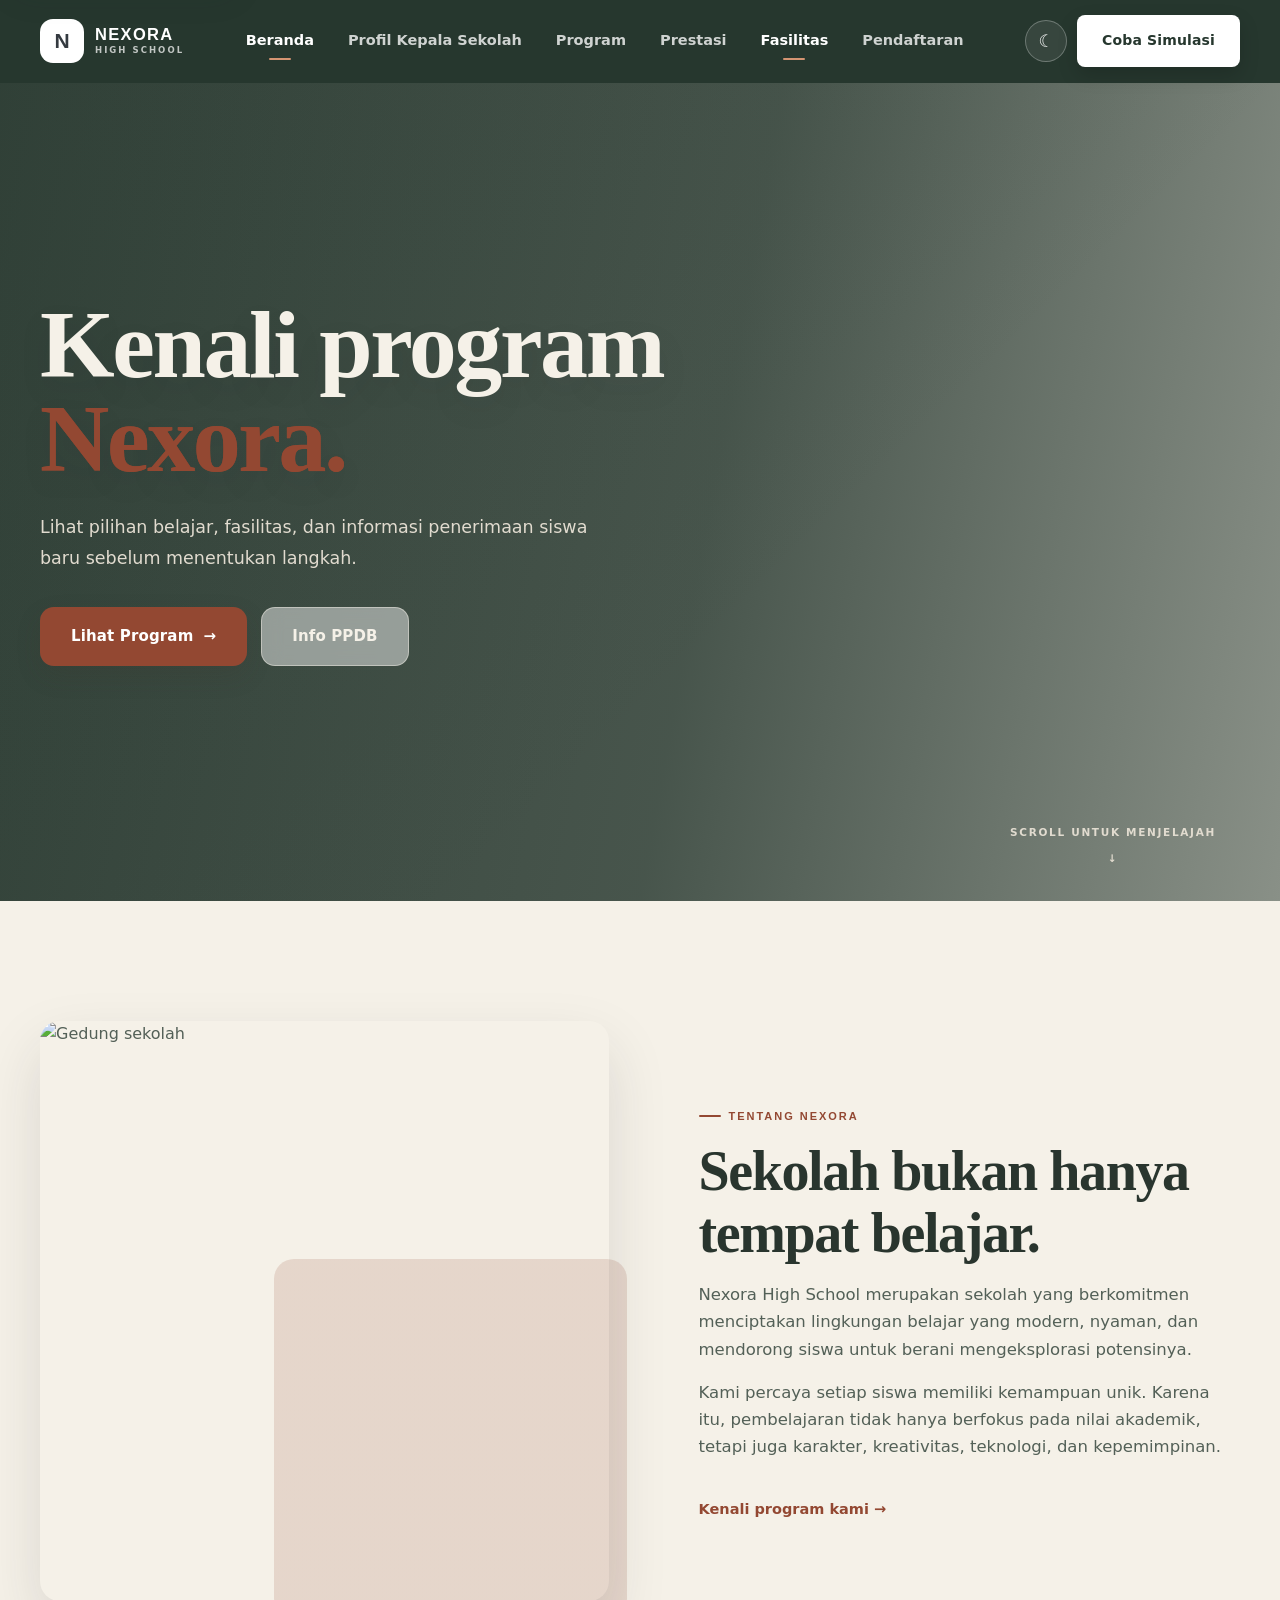
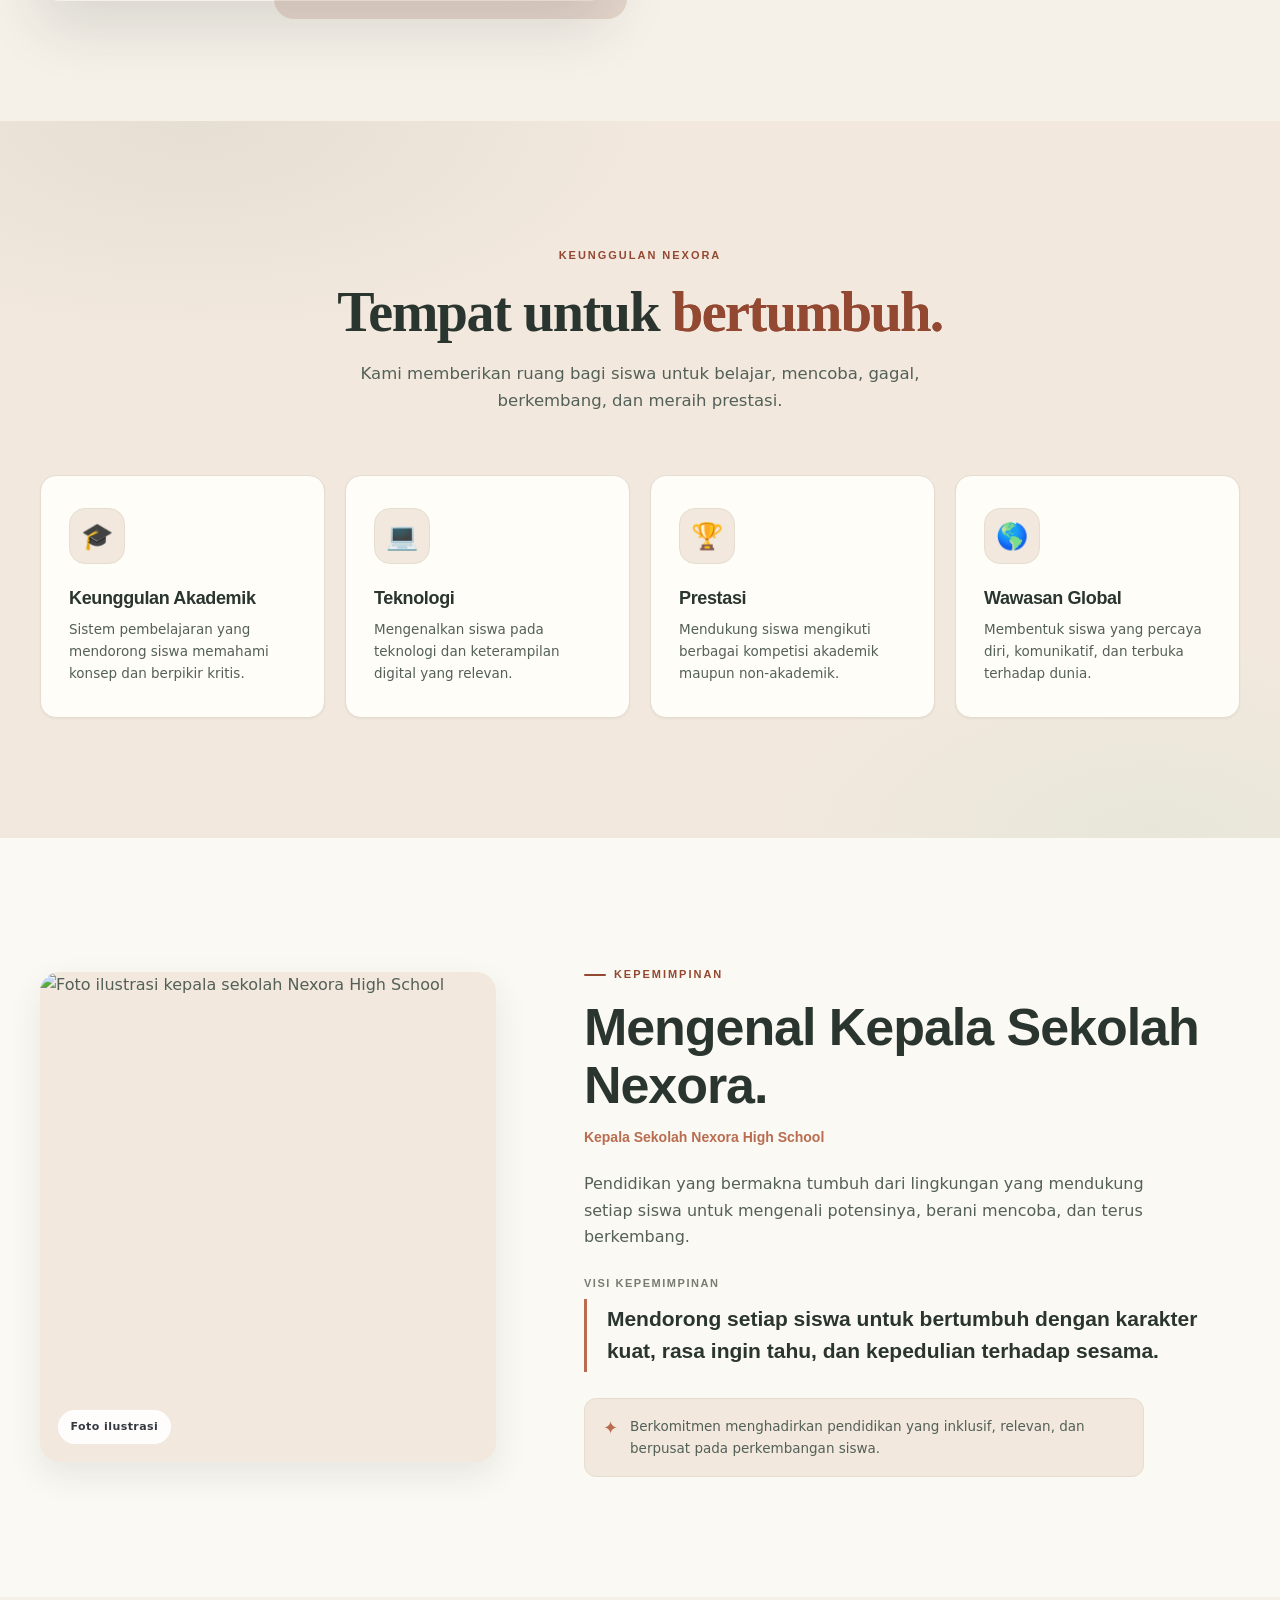
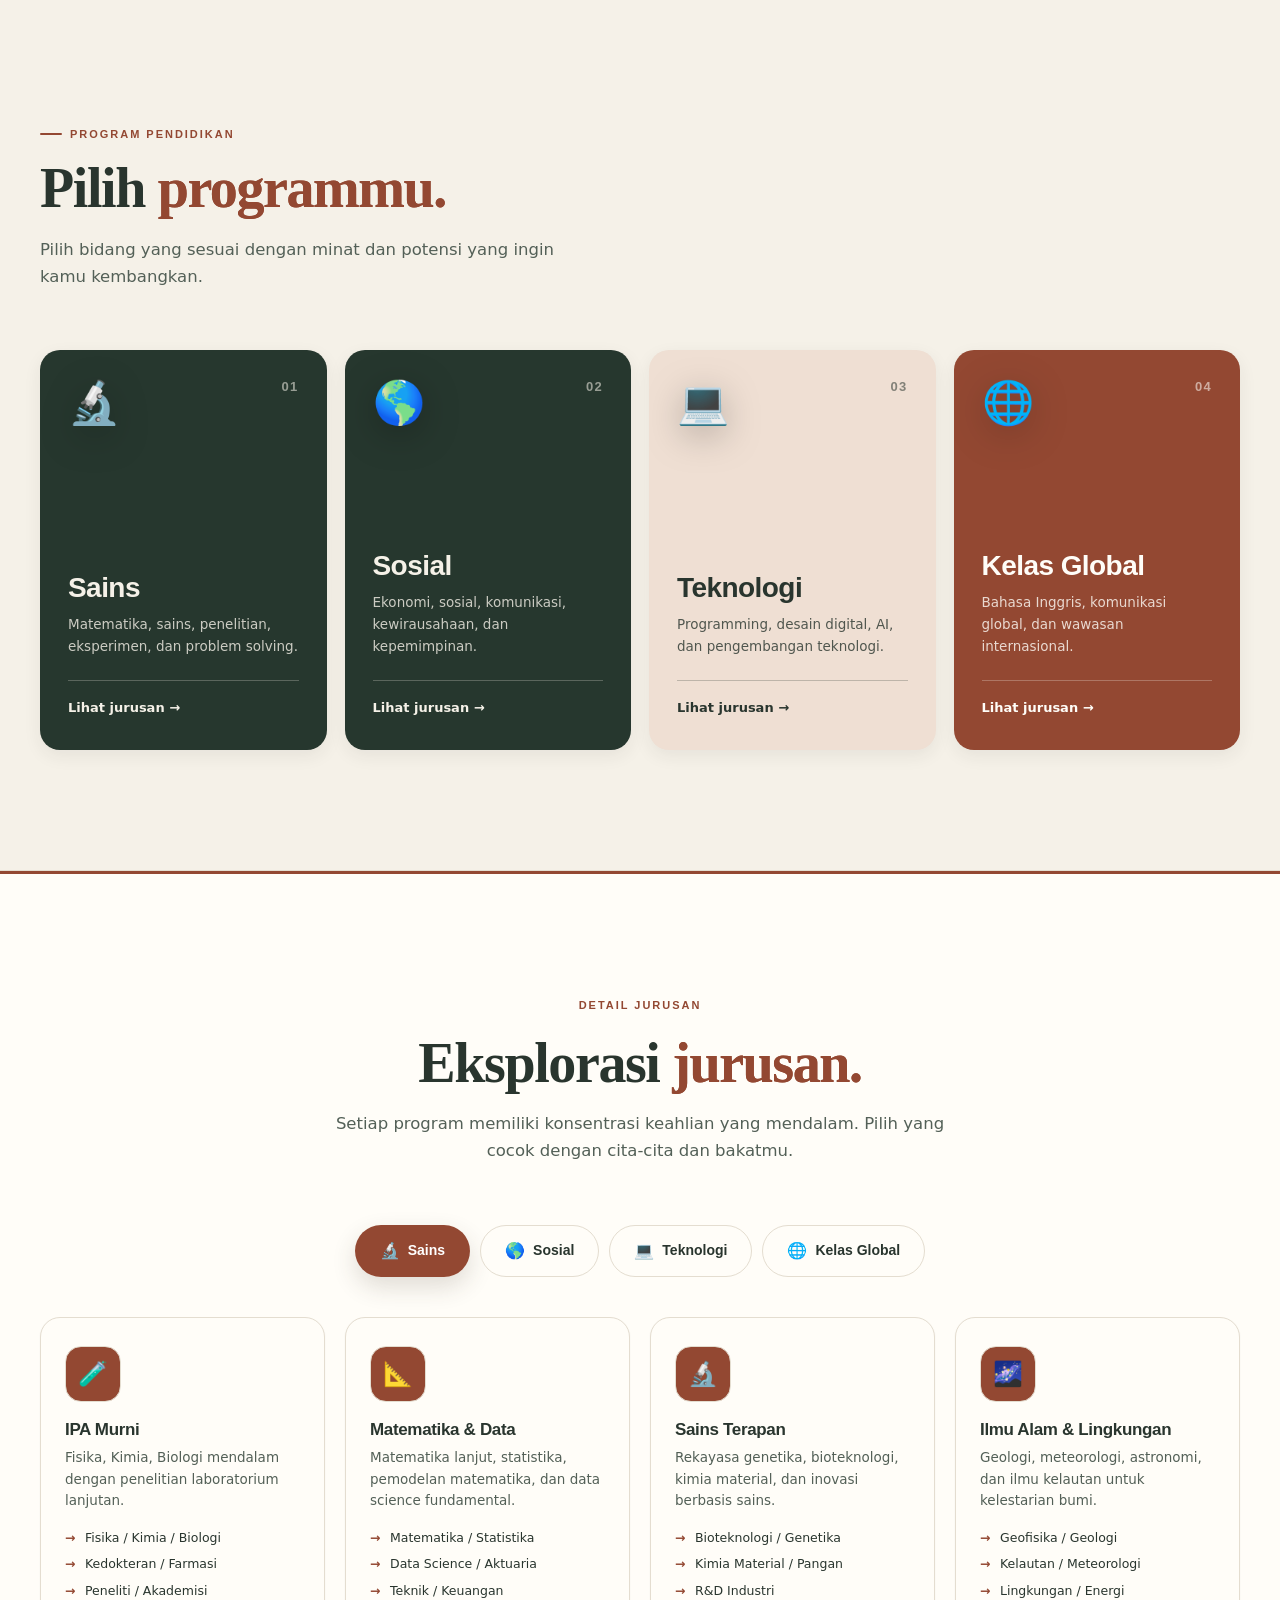
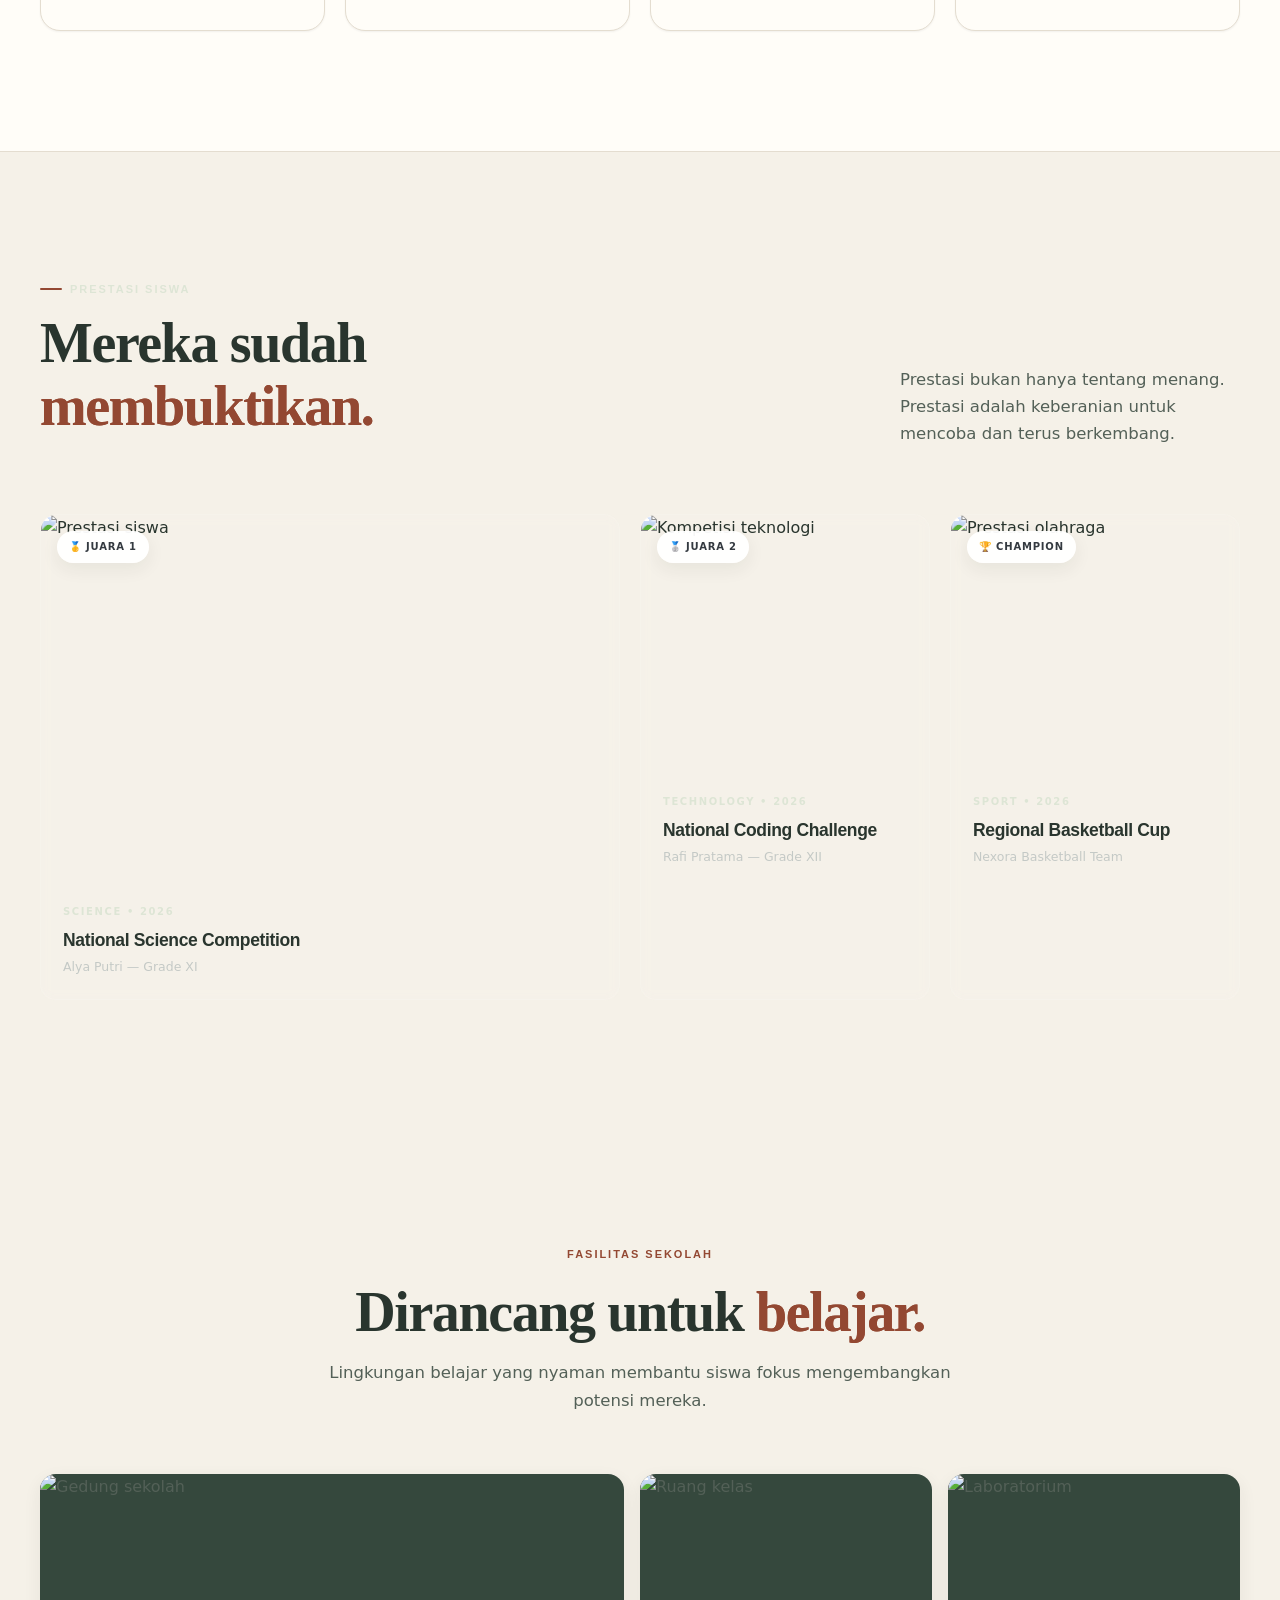
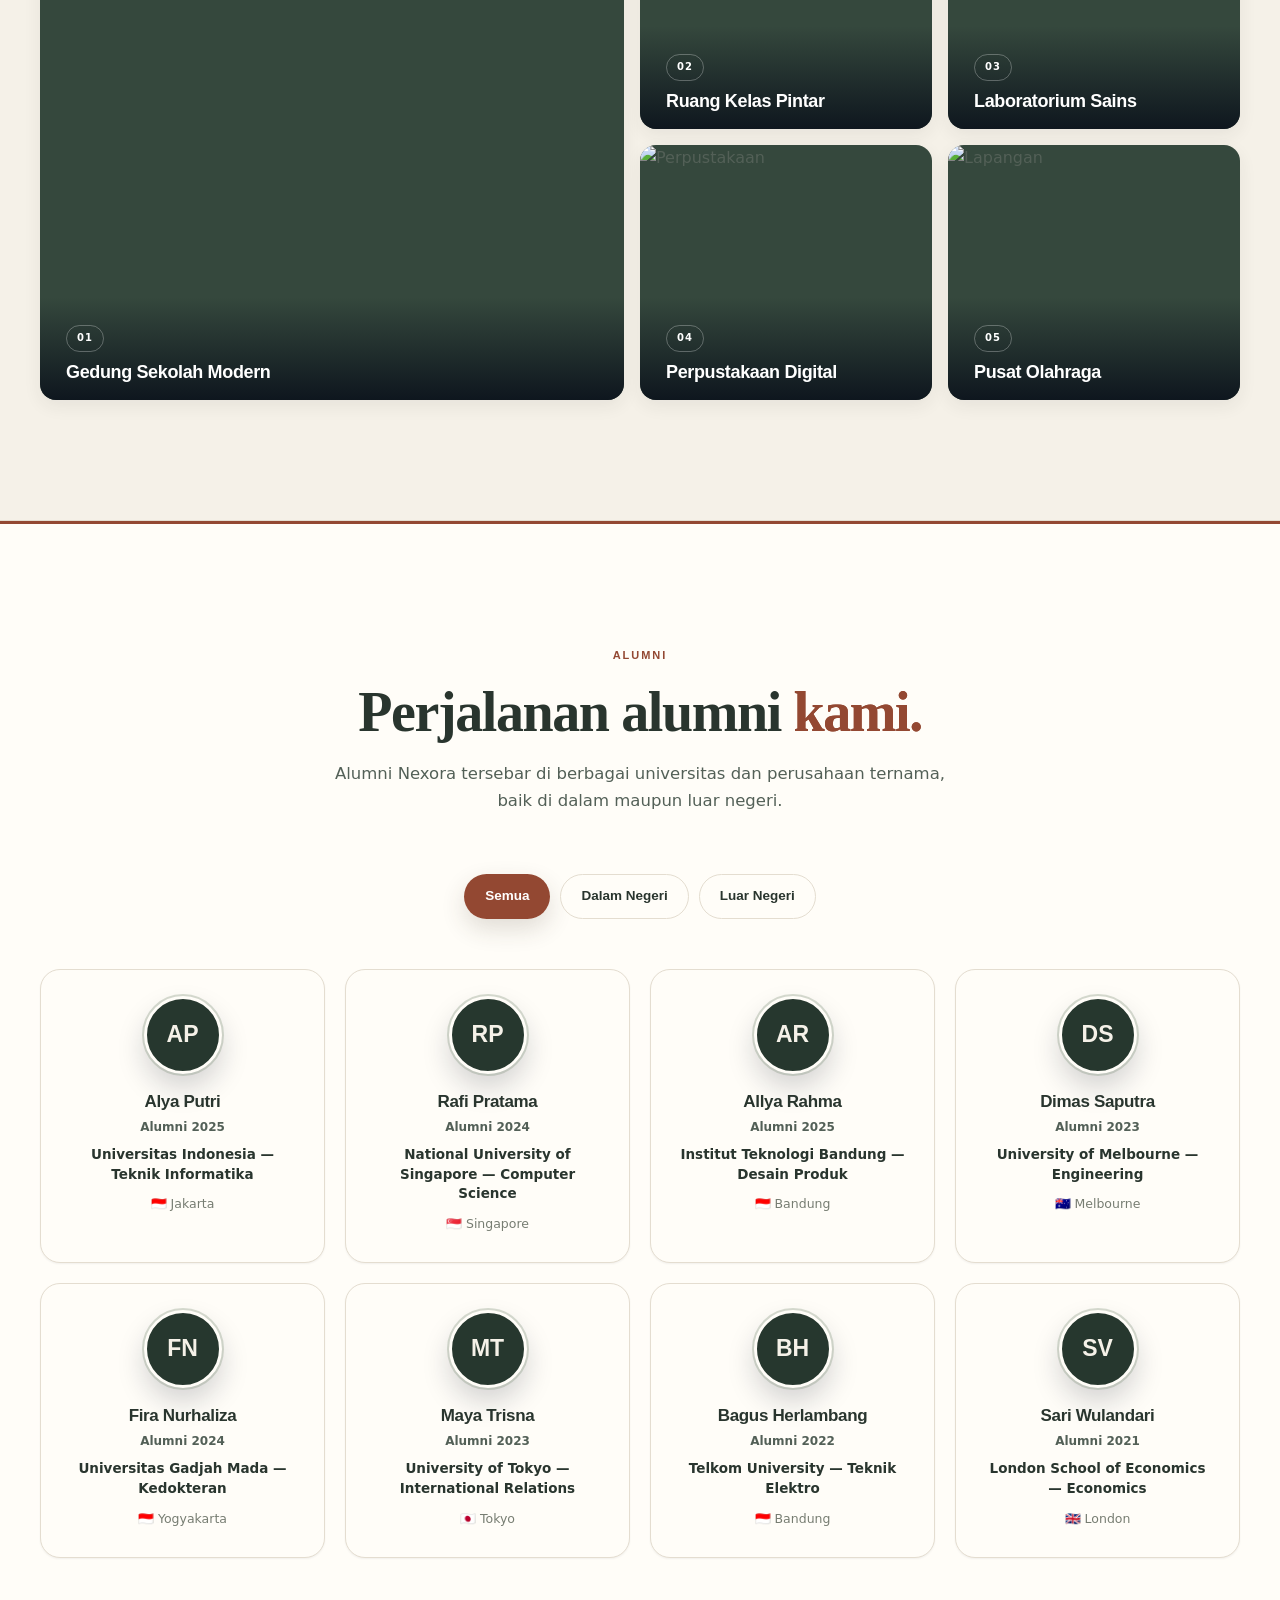
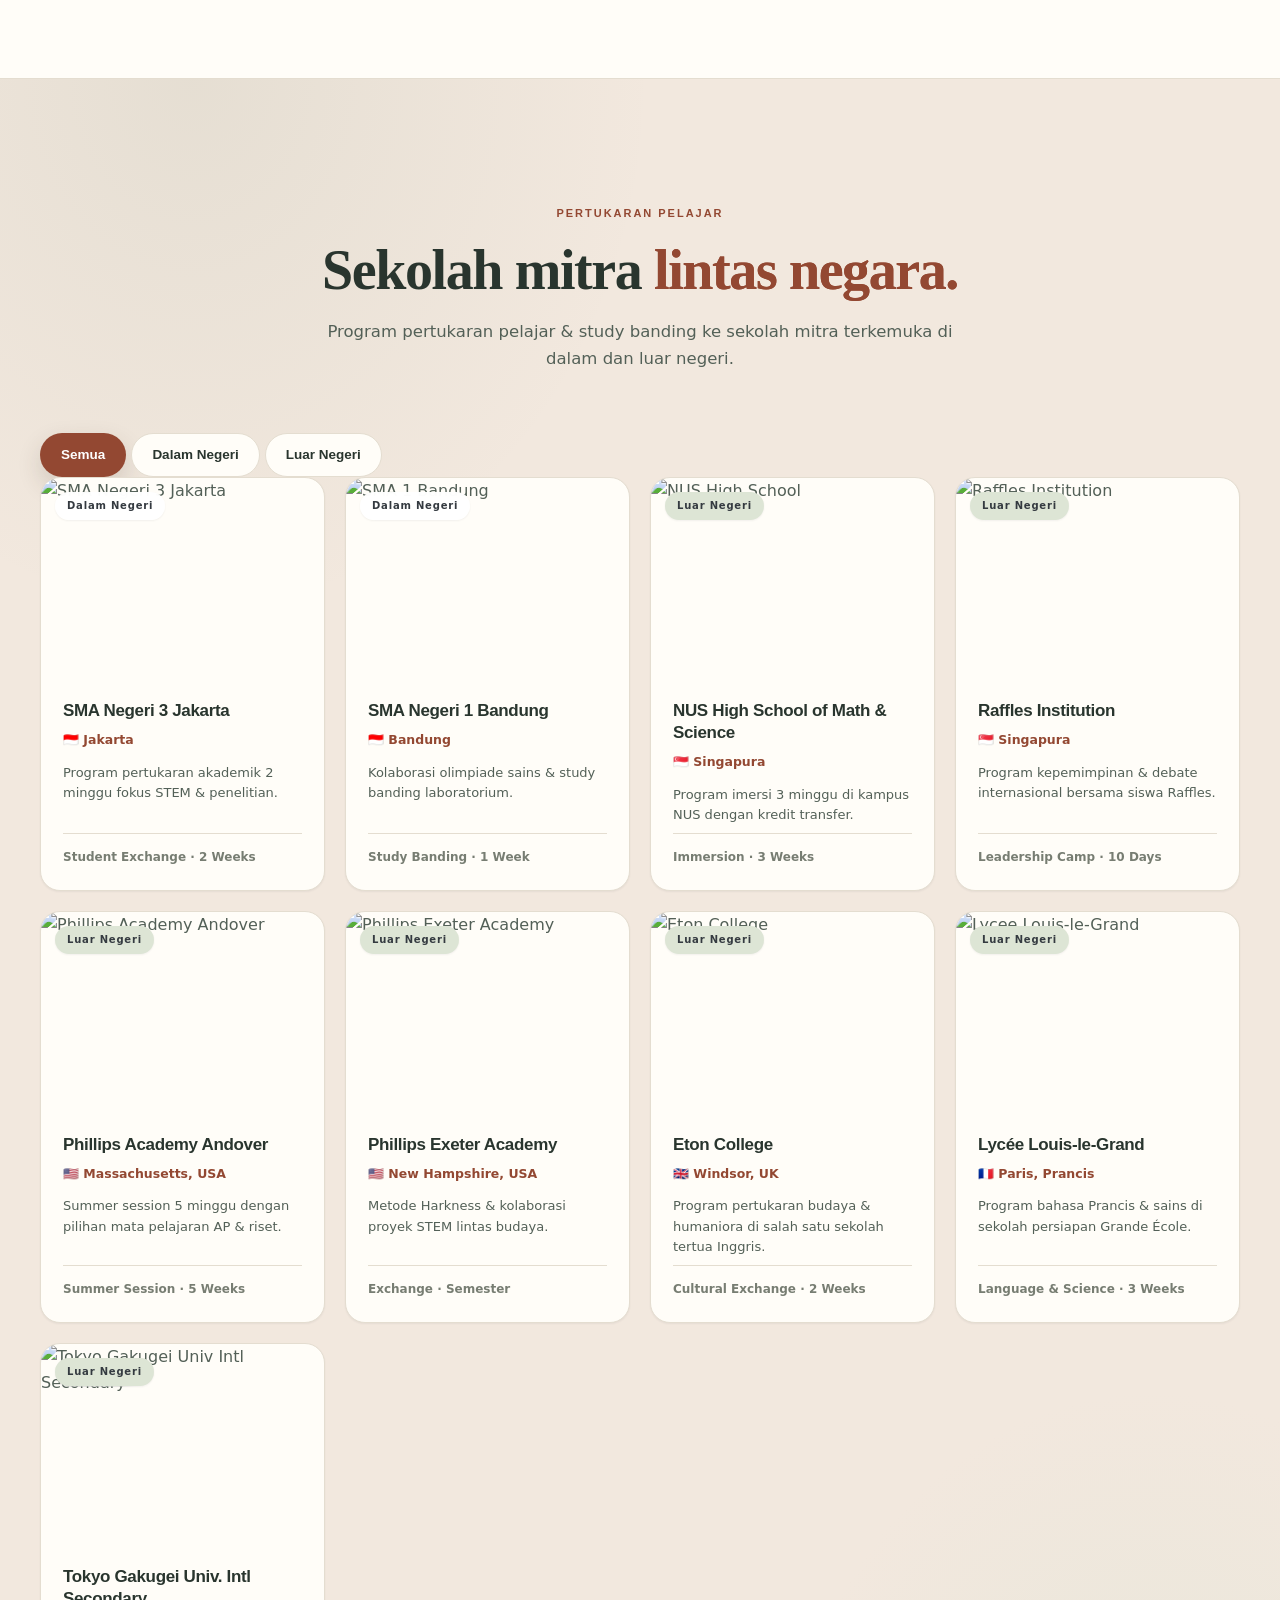
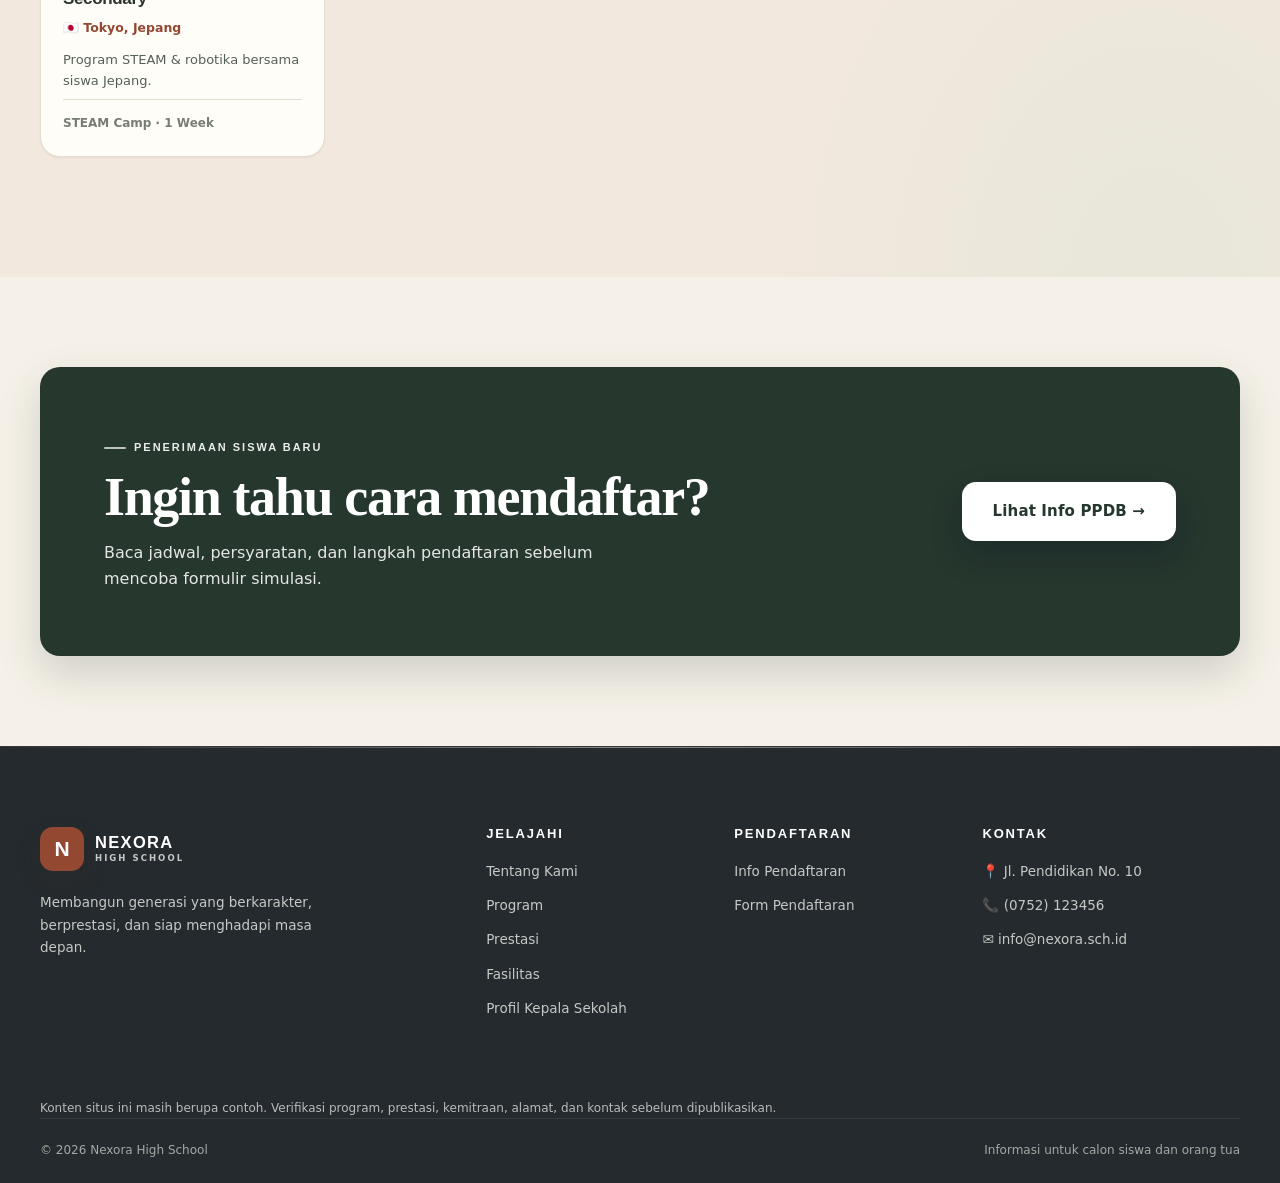
==== commit 514d4dff: "Initial commit" ====
--- a/index.html
+++ b/index.html
@@ -4,8 +4,8 @@
     <meta charset="UTF-8">
     <meta name="viewport" content="width=device-width, initial-scale=1.0">
 
-    <title>Nexora High School | Build Your Future</title>
-    <meta name="description" content="Nexora High School — Sekolah menengah unggulan dengan program Science, Social, Technology, Global Class. Penerimaan Siswa Baru 2027/2028 dibuka. Program pertukaran pelajar ke 12+ sekolah mitra di 6 negara.">
+    <title>Nexora High School | Program dan Info PPDB</title>
+    <meta name="description" content="Kenali pilihan program, fasilitas sekolah, dan informasi penerimaan siswa baru Nexora High School.">
     <meta name="keywords" content="SMA, sekolah menengah, PPDB, pendaftaran siswa baru, student exchange, jurusan IPA, IPS, teknologi, bahasa global">
     <meta name="author" content="Nexora High School">
     <meta name="robots" content="index, follow">
@@ -15,8 +15,8 @@
     <!-- Open Graph -->
     <meta property="og:type" content="website">
     <meta property="og:url" content="https://nexora.sch.id/">
-    <meta property="og:title" content="Nexora High School | Build Your Future">
-    <meta property="og:description" content="Sekolah menengah unggulan dengan program Science, Social, Technology, Global Class. Program pertukaran pelajar ke 12+ sekolah mitra di 6 negara.">
+    <meta property="og:title" content="Nexora High School | Program dan Info PPDB">
+    <meta property="og:description" content="Kenali pilihan program, fasilitas sekolah, dan informasi penerimaan siswa baru Nexora High School.">
     <meta property="og:image" content="https://images.unsplash.com/photo-1564981797816-1043664bf78d?auto=format&fit=crop&w=1200&q=80">
     <meta property="og:site_name" content="Nexora High School">
     <meta property="og:locale" content="id_ID">
@@ -24,8 +24,8 @@
     <!-- Twitter Card -->
     <meta name="twitter:card" content="summary_large_image">
     <meta name="twitter:url" content="https://nexora.sch.id/">
-    <meta name="twitter:title" content="Nexora High School | Build Your Future">
-    <meta name="twitter:description" content="Sekolah menengah unggulan dengan program Science, Social, Technology, Global Class. Program pertukaran pelajar ke 12+ sekolah mitra di 6 negara.">
+    <meta name="twitter:title" content="Nexora High School | Program dan Info PPDB">
+    <meta name="twitter:description" content="Kenali pilihan program, fasilitas sekolah, dan informasi penerimaan siswa baru Nexora High School.">
     <meta name="twitter:image" content="https://images.unsplash.com/photo-1564981797816-1043664bf78d?auto=format&fit=crop&w=1200&q=80">
 
     <!-- JSON-LD Structured Data -->
@@ -83,8 +83,7 @@
     }
     </script>
 
-    <meta name="theme-color" content="#343A40" media="(prefers-color-scheme: light)">
-    <meta name="theme-color" content="#252A2E" media="(prefers-color-scheme: dark)">
+    <meta name="theme-color" content="#102A43">
 
     <script>
     localStorage.getItem("nexora-theme")==="dark"&&document.documentElement.classList.add("dark");
@@ -106,6 +105,7 @@
 
 
 <div class="scroll-progress" aria-hidden="true"><div id="scrollProgress"></div></div>
+<a class="skip-link" href="#main-content">Lewati ke konten utama</a>
 
 <!-- ================= NAVBAR ================= -->
 
@@ -124,12 +124,13 @@
 
         <nav class="nav-menu" id="navMenu">
 
-            <a href="index.html" class="active">Home</a>
-
+            <a href="index.html" class="active">Beranda</a>
+
+            <a href="#profil-kepala-sekolah">Profil Kepala Sekolah</a>
             <a href="#program">Program</a>
             <a href="#prestasi">Prestasi</a>
             <a href="#fasilitas">Fasilitas</a>
-            <a href="#profil-kepala-sekolah">Profil Kepala Sekolah</a>
+
 
             <a href="pendaftaran.html">Pendaftaran</a>
 
@@ -137,15 +138,15 @@
 
         <div class="nav-actions">
 
-            <button class="theme-toggle" id="themeToggle" aria-label="Toggle dark mode">
+            <button type="button" class="theme-toggle" id="themeToggle" aria-label="Aktifkan tema gelap" title="Ganti tema">
                 ◐
             </button>
 
             <a href="form.html" class="btn btn-primary nav-button">
-                Daftar Sekarang
+                Coba Simulasi
             </a>
 
-            <button class="menu-toggle" id="menuToggle" aria-expanded="false" aria-label="Toggle menu">
+            <button type="button" class="menu-toggle" id="menuToggle" aria-controls="navMenu" aria-expanded="false" aria-label="Buka menu navigasi">
                 ☰
             </button>
 
@@ -158,7 +159,7 @@
 
 <!-- ================= HERO ================= -->
 
-<main>
+<main id="main-content">
 
 <section class="hero">
 
@@ -173,42 +174,25 @@
         <div class="hero-text reveal">
 
             <h1>
-                Build Your
-                <span>Future.</span>
+                Kenali program
+                <span>Nexora.</span>
             </h1>
 
             <p>
-                Temukan potensi terbaikmu, bangun karakter,
-                raih prestasi, dan bersiap menghadapi masa depan
-                bersama Nexora High School.
+                Lihat pilihan belajar, fasilitas, dan informasi
+                penerimaan siswa baru sebelum menentukan langkah.
             </p>
 
             <div class="hero-buttons">
 
-                <a href="form.html" class="btn btn-primary btn-large">
-                    Mulai Pendaftaran
+                <a href="#program" class="btn btn-primary btn-large">
+                    Lihat Program
                     <span>→</span>
                 </a>
 
-                <a href="#tentang" class="btn btn-outline btn-large">
-                    Jelajahi Sekolah
+                <a href="pendaftaran.html" class="btn btn-outline btn-large">
+                    Info PPDB
                 </a>
-
-            </div>
-
-            <div class="hero-trust">
-
-                <div class="avatar-group">
-                    <div class="avatar">A</div>
-                    <div class="avatar">R</div>
-                    <div class="avatar">D</div>
-                    <div class="avatar">+</div>
-                </div>
-
-                <div>
-                    <strong>1.200+ siswa</strong>
-                    <small>belajar dan berkembang bersama kami</small>
-                </div>
 
             </div>
 
@@ -224,37 +208,6 @@
 </section>
 
 
-<!-- ================= STATS ================= -->
-
-<section class="stats-section">
-
-    <div class="container stats-grid">
-
-        <div class="stat-item reveal">
-            <strong>15+</strong>
-            <span>Tahun Pengalaman</span>
-        </div>
-
-        <div class="stat-item reveal">
-            <strong>1.200+</strong>
-            <span>Siswa Aktif</span>
-        </div>
-
-        <div class="stat-item reveal">
-            <strong>50+</strong>
-            <span>Prestasi Nasional</span>
-        </div>
-
-        <div class="stat-item reveal">
-            <strong>95%</strong>
-            <span>Melanjutkan Kuliah</span>
-        </div>
-
-    </div>
-
-</section>
-
-
 <!-- ================= ABOUT ================= -->
 
 <section class="section about-section" id="tentang">
@@ -266,17 +219,6 @@
             <img
                 src="https://images.unsplash.com/photo-1564981797816-1043664bf78d?auto=format&fit=crop&w=1000&q=80"
                 alt="Gedung sekolah">
-
-            <div class="experience-card">
-
-                <strong>15+</strong>
-
-                <span>
-                    Tahun membangun
-                    generasi masa depan
-                </span>
-
-            </div>
 
         </div>
 
@@ -322,7 +264,7 @@
 
         <div class="section-heading center reveal">
 
-            <span class="section-label">WHY NEXORA?</span>
+            <span class="section-label">KEUNGGULAN NEXORA</span>
 
             <h2>
                 Tempat untuk
@@ -342,7 +284,7 @@
 
                 <div class="feature-icon">🎓</div>
 
-                <h3>Academic Excellence</h3>
+                <h3>Keunggulan Akademik</h3>
 
                 <p>
                     Sistem pembelajaran yang mendorong siswa
@@ -355,7 +297,7 @@
 
                 <div class="feature-icon">💻</div>
 
-                <h3>Technology</h3>
+                <h3>Teknologi</h3>
 
                 <p>
                     Mengenalkan siswa pada teknologi dan
@@ -368,7 +310,7 @@
 
                 <div class="feature-icon">🏆</div>
 
-                <h3>Achievement</h3>
+                <h3>Prestasi</h3>
 
                 <p>
                     Mendukung siswa mengikuti berbagai
@@ -381,7 +323,7 @@
 
                 <div class="feature-icon">🌎</div>
 
-                <h3>Global Mindset</h3>
+                <h3>Wawasan Global</h3>
 
                 <p>
                     Membentuk siswa yang percaya diri,
@@ -464,8 +406,8 @@
             <span class="section-label">PROGRAM PENDIDIKAN</span>
 
             <h2>
-                Find your
-                <span>path.</span>
+                Pilih
+                <span>programmu.</span>
             </h2>
 
             <p>
@@ -483,15 +425,15 @@
 
                 <div class="program-icon">🔬</div>
 
-                <h3>Science</h3>
+                <h3>Sains</h3>
 
                 <p>
                     Matematika, sains, penelitian,
                     eksperimen, dan problem solving.
                 </p>
 
-                <a href="pendaftaran.html">
-                    Explore program →
+                <a href="#jurusan">
+                    Lihat jurusan →
                 </a>
 
             </article>
@@ -503,15 +445,15 @@
 
                 <div class="program-icon">🌎</div>
 
-                <h3>Social</h3>
+                <h3>Sosial</h3>
 
                 <p>
                     Ekonomi, sosial, komunikasi,
                     kewirausahaan, dan kepemimpinan.
                 </p>
 
-                <a href="pendaftaran.html">
-                    Explore program →
+                <a href="#jurusan">
+                    Lihat jurusan →
                 </a>
 
             </article>
@@ -523,15 +465,15 @@
 
                 <div class="program-icon">💻</div>
 
-                <h3>Technology</h3>
+                <h3>Teknologi</h3>
 
                 <p>
                     Programming, desain digital,
                     AI, dan pengembangan teknologi.
                 </p>
 
-                <a href="pendaftaran.html">
-                    Explore program →
+                <a href="#jurusan">
+                    Lihat jurusan →
                 </a>
 
             </article>
@@ -543,15 +485,15 @@
 
                 <div class="program-icon">🌐</div>
 
-                <h3>Global Class</h3>
+                <h3>Kelas Global</h3>
 
                 <p>
                     Bahasa Inggris, komunikasi global,
                     dan wawasan internasional.
                 </p>
 
-                <a href="pendaftaran.html">
-                    Explore program →
+                <a href="#jurusan">
+                    Lihat jurusan →
                 </a>
 
             </article>
@@ -596,7 +538,7 @@
                     aria-selected="true"
                     aria-controls="jurusan-science">
                 <span class="tab-icon">🔬</span>
-                Science
+                Sains
             </button>
 
             <button class="jurusan-tab"
@@ -606,7 +548,7 @@
                     aria-selected="false"
                     aria-controls="jurusan-social">
                 <span class="tab-icon">🌎</span>
-                Social
+                Sosial
             </button>
 
             <button class="jurusan-tab"
@@ -616,7 +558,7 @@
                     aria-selected="false"
                     aria-controls="jurusan-technology">
                 <span class="tab-icon">💻</span>
-                Technology
+                Teknologi
             </button>
 
             <button class="jurusan-tab"
@@ -626,7 +568,7 @@
                     aria-selected="false"
                     aria-controls="jurusan-global">
                 <span class="tab-icon">🌐</span>
-                Global Class
+                Kelas Global
             </button>
 
         </div>
@@ -1113,7 +1055,7 @@
 
             <div>
 
-                <span class="section-label">STUDENT ACHIEVEMENTS</span>
+                <span class="section-label">PRESTASI SISWA</span>
 
                 <h2>
                     Mereka sudah
@@ -1240,11 +1182,11 @@
 
         <div class="section-heading center reveal">
 
-            <span class="section-label">OUR FACILITIES</span>
+            <span class="section-label">FASILITAS SEKOLAH</span>
 
             <h2>
-                Designed for
-                <span>learning.</span>
+                Dirancang untuk
+                <span>belajar.</span>
             </h2>
 
             <p>
@@ -1267,7 +1209,7 @@
 
                     <span>01</span>
 
-                    <h3>Modern School Building</h3>
+                    <h3>Gedung Sekolah Modern</h3>
 
                 </div>
 
@@ -1284,7 +1226,7 @@
 
                     <span>02</span>
 
-                    <h3>Smart Classroom</h3>
+                    <h3>Ruang Kelas Pintar</h3>
 
                 </div>
 
@@ -1301,7 +1243,7 @@
 
                     <span>03</span>
 
-                    <h3>Science Laboratory</h3>
+                    <h3>Laboratorium Sains</h3>
 
                 </div>
 
@@ -1318,7 +1260,7 @@
 
                     <span>04</span>
 
-                    <h3>Digital Library</h3>
+                    <h3>Perpustakaan Digital</h3>
 
                 </div>
 
@@ -1335,7 +1277,7 @@
 
                     <span>05</span>
 
-                    <h3>Sports Center</h3>
+                    <h3>Pusat Olahraga</h3>
 
                 </div>
 
@@ -1356,11 +1298,11 @@
 
         <div class="section-heading center reveal">
 
-            <span class="section-label">OUR ALUMNI</span>
+            <span class="section-label">ALUMNI</span>
 
             <h2>
-                Where are they
-                <span>now?</span>
+                Perjalanan alumni
+                <span>kami.</span>
             </h2>
 
             <p>
@@ -1643,50 +1585,17 @@
 
         <div class="section-heading center reveal">
 
-            <span class="section-label">STUDENT EXCHANGE</span>
+            <span class="section-label">PERTUKARAN PELAJAR</span>
 
             <h2>
-                Partner schools
-                <span>worldwide.</span>
+                Sekolah mitra
+                <span>lintas negara.</span>
             </h2>
 
             <p>
                 Program pertukaran pelajar & study banding ke sekolah
                 mitra terkemuka di dalam dan luar negeri.
             </p>
-
-        </div>
-
-
-        <div class="partner-stats reveal">
-
-            <div class="partner-stat">
-
-                <strong>12+</strong>
-                <span>Sekolah Mitra</span>
-
-            </div>
-
-            <div class="partner-stat">
-
-                <strong>6</strong>
-                <span>Negara</span>
-
-            </div>
-
-            <div class="partner-stat">
-
-                <strong>50+</strong>
-                <span>Siswa Bertukar / Thn</span>
-
-            </div>
-
-            <div class="partner-stat">
-
-                <strong>100%</strong>
-                <span>Fully Funded Options</span>
-
-            </div>
 
         </div>
 
@@ -2013,69 +1922,31 @@
 
 <!-- ================= TESTIMONIAL ================= -->
 
-<section class="section testimonial-section">
+<!-- ================= CTA ================= -->
+
+<section class="cta-section">
 
     <div class="container">
 
-        <div class="testimonial reveal">
-
-            <div class="quote-mark">"</div>
-
-            <blockquote>
-                Nexora membuat saya berani mencoba hal-hal baru.
-                Saya tidak hanya belajar untuk mendapatkan nilai,
-                tetapi juga belajar bagaimana bekerja sama,
-                memimpin, dan percaya pada kemampuan diri sendiri.
-            </blockquote>
-
-            <div class="testimonial-author">
-
-                <div class="testimonial-avatar">
-                    A
-                </div>
-
-                <div>
-                    <strong>Allya Rahma</strong>
-                    <span>Alumni Nexora • Class of 2025</span>
-                </div>
+        <div class="cta-box reveal">
+
+            <div>
+
+                <span class="section-label">PENERIMAAN SISWA BARU</span>
+
+                <h2>
+                    Ingin tahu cara mendaftar?
+                </h2>
+
+                <p>
+                    Baca jadwal, persyaratan, dan langkah pendaftaran
+                    sebelum mencoba formulir simulasi.
+                </p>
 
             </div>
 
-        </div>
-
-    </div>
-
-</section>
-
-
-<!-- ================= CTA ================= -->
-
-<section class="cta-section">
-
-    <div class="container">
-
-        <div class="cta-box reveal">
-
-            <div>
-
-                <span class="section-label">
-                    YOUR NEXT CHAPTER
-                </span>
-
-                <h2>
-                    Ready to build
-                    your future?
-                </h2>
-
-                <p>
-                    Pendaftaran siswa baru tahun ajaran
-                    2027/2028 telah dibuka.
-                </p>
-
-            </div>
-
-            <a href="form.html" class="btn btn-white btn-large">
-                Daftar Sekarang →
+            <a href="pendaftaran.html" class="btn btn-white btn-large">
+                Lihat Info PPDB →
             </a>
 
         </div>
@@ -2116,7 +1987,7 @@
 
         <div class="footer-column">
 
-            <h4>Explore</h4>
+            <h4>Jelajahi</h4>
 
             <a href="#tentang">Tentang Kami</a>
             <a href="#program">Program</a>
@@ -2139,7 +2010,7 @@
 
         <div class="footer-column">
 
-            <h4>Contact</h4>
+            <h4>Kontak</h4>
 
             <span>📍 Jl. Pendidikan No. 10</span>
             <span>📞 (0752) 123456</span>
@@ -2149,6 +2020,11 @@
 
     </div>
 
+    <div class="container site-note">
+        Konten situs ini masih berupa contoh. Verifikasi program, prestasi,
+        kemitraan, alamat, dan kontak sebelum dipublikasikan.
+    </div>
+
 
     <div class="container footer-bottom">
 
@@ -2156,15 +2032,13 @@
             © <span class="current-year">2026</span> Nexora High School
         </span>
 
-        <span>
-            Made for Education
-        </span>
+        <span>Informasi untuk calon siswa dan orang tua</span>
 
     </div>
 
 </footer>
 
-<button class="back-to-top" id="backToTop" aria-label="Back to top">↑</button>
+<button type="button" class="back-to-top" id="backToTop" aria-label="Kembali ke atas">↑</button>
 
 <script src="js/script.js"></script>
 
--- a/css/style.css
+++ b/css/style.css
@@ -0,0 +1,4363 @@
+/* =========================================================
+   NEXORA HIGH SCHOOL
+   MAIN STYLESHEET
+   ========================================================= */
+
+
+/* ================= TOKENS ================= */
+
+:root {
+    --brand-50: #eefbf8;
+    --brand-100: #d9f7ef;
+    --brand-200: #b7f0de;
+    --brand-400: #2ec4b6;
+    --brand-500: #0f172a;
+    --brand-600: #0b1220;
+    --brand-700: #08101a;
+
+    --cyan-400: #1abfb8;
+    --violet-500: #5b4ef5;
+    --green-500: #22c55e;
+    --green-100: #ebfff3;
+    --red-500: #ef4444;
+
+    --primary: #0f172a;
+    --primary-dark: #0b1220;
+
+    --navy: #0f172a;
+    --navy-light: #111827;
+
+    --text: #0f172a;
+    --text-light: #475569;
+    --text-muted: #64748b;
+
+    --white: #ffffff;
+    --background: #f4fbff;
+    --surface: #ffffff;
+    --card: #ffffff;
+    --border: #dfeaf2;
+    --border-strong: #c7d9eb;
+    --blue-light: #dffaf6;
+
+    --grad-brand: linear-gradient(135deg, #0f172a 0%, #1abfb8 100%);
+    --grad-brand-soft: linear-gradient(135deg, #dffaf6 0%, #f4fbff 100%);
+    --grad-text: linear-gradient(100deg, #0f172a 0%, #1abfb8 100%);
+
+    --r-sm: 12px;
+    --r-md: 16px;
+    --r-lg: 22px;
+    --r-xl: 28px;
+    --r-pill: 999px;
+
+    --shadow-xs: 0 1px 2px rgba(37, 42, 46, 0.06);
+    --shadow-sm: 0 6px 18px rgba(37, 42, 46, 0.07);
+    --shadow-md: 0 14px 34px rgba(37, 42, 46, 0.09);
+    --shadow-lg: 0 26px 60px rgba(37, 42, 46, 0.13);
+    --shadow-brand: 0 14px 30px rgba(52, 58, 64, 0.2);
+
+    --ring: 0 0 0 4px rgba(120, 138, 112, 0.2);
+
+    --ease: cubic-bezier(0.22, 0.61, 0.36, 1);
+    --t-fast: 0.2s var(--ease);
+    --t: 0.32s var(--ease);
+    --t-slow: 0.6s var(--ease);
+
+    --nav-h: 82px;
+}
+
+
+/* ================= DARK MODE ================= */
+
+.dark {
+    --brand-50: #09131d;
+    --brand-100: #102535;
+    --brand-200: #183b4d;
+    --brand-400: #64dacf;
+    --brand-500: #14b8a6;
+    --brand-600: #0ea5a2;
+    --brand-700: #d7fdf3;
+
+    --text: #ecfeff;
+    --text-light: #c9d7da;
+    --text-muted: #9db0b7;
+
+    --background: #07151d;
+    --surface: #0f1f2b;
+    --card: #122535;
+    --border: #1d3550;
+    --border-strong: #2a4f67;
+    --blue-light: #0f2731;
+
+    --grad-brand-soft: linear-gradient(135deg, #102535 0%, #07151d 100%);
+    --grad-text: linear-gradient(100deg, #d7fdf3 0%, #64dacf 100%);
+
+    --shadow-xs: 0 1px 2px rgba(0, 0, 0, 0.4);
+    --shadow-sm: 0 8px 20px rgba(0, 0, 0, 0.35);
+    --shadow-md: 0 16px 38px rgba(0, 0, 0, 0.45);
+    --shadow-lg: 0 28px 64px rgba(0, 0, 0, 0.55);
+    --shadow-brand: 0 14px 32px rgba(0, 0, 0, 0.32);
+
+    color-scheme: dark;
+}
+
+.dark img {
+    filter: brightness(0.92) saturate(1.02);
+}
+
+
+/* ================= RESET & BASE ================= */
+
+*,
+*::before,
+*::after {
+    margin: 0;
+    padding: 0;
+    box-sizing: border-box;
+}
+
+html {
+    scroll-behavior: smooth;
+    -webkit-text-size-adjust: 100%;
+}
+
+body {
+    font-family: "DM Sans", system-ui, -apple-system, "Segoe UI", sans-serif;
+    font-size: 16px;
+    color: var(--text-light);
+    background: var(--background);
+    line-height: 1.65;
+    overflow-x: hidden;
+    transition: background var(--t), color var(--t);
+    -webkit-font-smoothing: antialiased;
+}
+
+img {
+    width: 100%;
+    display: block;
+    max-width: 100%;
+}
+
+a {
+    color: inherit;
+    text-decoration: none;
+}
+
+ul {
+    list-style: none;
+}
+
+button,
+input,
+textarea,
+select {
+    font: inherit;
+    color: inherit;
+}
+
+h1, h2, h3, h4 {
+    font-family: "Plus Jakarta Sans", "DM Sans", sans-serif;
+    line-height: 1.12;
+    letter-spacing: -0.02em;
+    font-weight: 800;
+    color: var(--text);
+}
+
+::selection {
+    background: var(--brand-600);
+    color: #fff;
+}
+
+:focus-visible {
+    outline: 2px solid var(--brand-500);
+    outline-offset: 3px;
+    border-radius: 6px;
+}
+
+::-webkit-scrollbar {
+    width: 11px;
+    height: 11px;
+}
+
+::-webkit-scrollbar-track {
+    background: var(--background);
+}
+
+::-webkit-scrollbar-thumb {
+    background: var(--border-strong);
+    border-radius: var(--r-pill);
+    border: 3px solid var(--background);
+}
+
+::-webkit-scrollbar-thumb:hover {
+    background: var(--brand-400);
+}
+
+section[id],
+footer[id] {
+    scroll-margin-top: calc(var(--nav-h) + 12px);
+}
+
+
+/* ================= LAYOUT ================= */
+
+.container {
+    width: min(1200px, calc(100% - 48px));
+    margin-inline: auto;
+}
+
+.section {
+    position: relative;
+    padding: 120px 0;
+}
+
+.section-label {
+    display: inline-flex;
+    align-items: center;
+    gap: 8px;
+    color: var(--primary);
+    font-family: "Plus Jakarta Sans", sans-serif;
+    font-size: 11px;
+    font-weight: 800;
+    letter-spacing: 0.18em;
+    text-transform: uppercase;
+}
+
+.section-label::before {
+    content: "";
+    width: 22px;
+    height: 2px;
+    border-radius: 2px;
+    background: var(--grad-brand);
+}
+
+.section-heading {
+    max-width: 680px;
+    margin-bottom: 60px;
+}
+
+.section-heading.center {
+    text-align: center;
+    margin-inline: auto;
+}
+
+.section-heading.center .section-label::before {
+    display: none;
+}
+
+.section-heading h2,
+.about-content h2 {
+    font-size: clamp(34px, 4.6vw, 56px);
+    margin: 14px 0 16px;
+}
+
+.section-heading p,
+.about-content p {
+    color: var(--text-light);
+    font-size: 16.5px;
+    max-width: 60ch;
+}
+
+.section-heading.center p {
+    margin-inline: auto;
+}
+
+.gradient-text {
+    background: var(--grad-text);
+    -webkit-background-clip: text;
+    background-clip: text;
+    color: transparent;
+}
+
+
+/* ================= BUTTONS ================= */
+
+.btn {
+    position: relative;
+    display: inline-flex;
+    align-items: center;
+    justify-content: center;
+    gap: 10px;
+    padding: 13px 24px;
+    border: 1px solid transparent;
+    border-radius: var(--r-sm);
+    font-size: 14px;
+    font-weight: 700;
+    letter-spacing: 0.01em;
+    cursor: pointer;
+    white-space: nowrap;
+    overflow: hidden;
+    transition: transform var(--t-fast), box-shadow var(--t), background var(--t), color var(--t), border-color var(--t);
+}
+
+.btn span {
+    transition: transform var(--t);
+}
+
+.btn:hover {
+    transform: translateY(-3px);
+}
+
+.btn:active {
+    transform: translateY(-1px);
+}
+
+.btn-primary {
+    background: var(--grad-brand);
+    background-size: 160% 160%;
+    color: #fff;
+    box-shadow: var(--shadow-brand);
+}
+
+.btn-primary:hover {
+    background-position: 100% 50%;
+    background-color: #252a2e;
+    box-shadow: 0 18px 38px rgba(37, 42, 46, 0.26);
+}
+
+.btn-primary:hover span {
+    transform: translateX(4px);
+}
+
+.btn-primary::after {
+    content: "";
+    position: absolute;
+    inset: 0;
+    background: linear-gradient(115deg, transparent 30%, rgba(255, 255, 255, 0.35) 50%, transparent 70%);
+    transform: translateX(-120%);
+    transition: transform 0.7s var(--ease);
+}
+
+.btn-primary:hover::after {
+    transform: translateX(120%);
+}
+
+.btn-outline {
+    border-color: rgba(255, 255, 255, 0.35);
+    color: #fff;
+    background: rgba(255, 255, 255, 0.08);
+    backdrop-filter: blur(10px);
+}
+
+.btn-outline:hover {
+    background: rgba(255, 255, 255, 0.18);
+    border-color: rgba(255, 255, 255, 0.6);
+}
+
+.hero .btn-outline {
+    border-color: rgba(52, 58, 64, 0.3);
+    color: #343a40;
+    background: rgba(255, 255, 255, 0.46);
+}
+
+.hero .btn-outline:hover {
+    border-color: #788a70;
+    background: #ffffff;
+}
+
+.btn-white {
+    background: #fff;
+    color: #102a43;
+    box-shadow: 0 14px 30px rgba(3, 12, 30, 0.25);
+}
+
+.btn-white:hover {
+    box-shadow: 0 20px 40px rgba(3, 12, 30, 0.32);
+}
+
+.btn-secondary {
+    background: var(--card);
+    color: var(--text);
+    border-color: var(--border);
+    box-shadow: var(--shadow-xs);
+}
+
+.btn-secondary:hover {
+    border-color: var(--brand-400);
+    color: var(--primary);
+    box-shadow: var(--shadow-sm);
+}
+
+.btn-large {
+    padding: 16px 30px;
+    font-size: 15px;
+    border-radius: 14px;
+}
+
+.btn-block {
+    width: 100%;
+}
+
+
+/* ================= SCROLL PROGRESS ================= */
+
+.scroll-progress {
+    position: fixed;
+    inset: 0 0 auto 0;
+    height: 3px;
+    z-index: 1200;
+    background: transparent;
+    pointer-events: none;
+}
+
+.scroll-progress > div {
+    height: 100%;
+    width: 0;
+    background: var(--grad-brand);
+    box-shadow: 0 0 12px rgba(120, 138, 112, 0.45);
+    transition: width 0.1s linear;
+}
+
+
+/* ================= BACK TO TOP ================= */
+
+.back-to-top {
+    position: fixed;
+    right: 26px;
+    bottom: 26px;
+    z-index: 1100;
+    width: 48px;
+    height: 48px;
+    display: grid;
+    place-items: center;
+    border: 1px solid var(--border);
+    border-radius: 50%;
+    background: var(--card);
+    color: var(--text);
+    font-size: 18px;
+    cursor: pointer;
+    box-shadow: var(--shadow-md);
+    opacity: 0;
+    visibility: hidden;
+    transform: translateY(14px) scale(0.9);
+    transition: opacity var(--t), transform var(--t), visibility var(--t), background var(--t), color var(--t);
+}
+
+.back-to-top.show {
+    opacity: 1;
+    visibility: visible;
+    transform: translateY(0) scale(1);
+}
+
+.back-to-top:hover {
+    background: var(--grad-brand);
+    border-color: transparent;
+    color: #fff;
+    transform: translateY(-4px);
+}
+
+
+/* ================= NAVBAR ================= */
+
+.navbar {
+    position: sticky;
+    top: 0;
+    z-index: 1000;
+    background: #343a40;
+    backdrop-filter: blur(18px) saturate(160%);
+    -webkit-backdrop-filter: blur(18px) saturate(160%);
+    border-bottom: 1px solid transparent;
+    transition: box-shadow var(--t), background var(--t), border-color var(--t), height var(--t);
+}
+
+.navbar.scrolled {
+    border-bottom-color: rgba(255, 255, 255, 0.12);
+    box-shadow: var(--shadow-sm);
+    background: #343a40;
+}
+
+.navbar .logo small {
+    color: rgba(255, 255, 255, 0.72);
+}
+
+.navbar .logo strong {
+    color: #fff;
+}
+
+.nav-container {
+    min-height: var(--nav-h);
+    display: flex;
+    align-items: center;
+    justify-content: space-between;
+    gap: 28px;
+    transition: min-height var(--t);
+}
+
+.navbar.scrolled .nav-container {
+    min-height: 68px;
+}
+
+.logo {
+    display: flex;
+    align-items: center;
+    gap: 11px;
+    flex-shrink: 0;
+}
+
+.logo-icon {
+    width: 44px;
+    height: 44px;
+    border-radius: 13px;
+    background: var(--grad-brand);
+    color: #fff;
+    display: grid;
+    place-items: center;
+    font-family: "Plus Jakarta Sans", sans-serif;
+    font-weight: 800;
+    font-size: 21px;
+    box-shadow: var(--shadow-brand);
+    transition: transform var(--t);
+}
+
+.navbar .logo-icon {
+    background: #ffffff;
+    color: #343a40;
+    box-shadow: none;
+}
+
+.logo:hover .logo-icon {
+    transform: rotate(-8deg) scale(1.05);
+}
+
+.logo strong {
+    display: block;
+    font-family: "Plus Jakarta Sans", sans-serif;
+    font-size: 16.5px;
+    font-weight: 800;
+    letter-spacing: 0.08em;
+    line-height: 1.1;
+}
+
+.logo small {
+    display: block;
+    font-size: 8.5px;
+    font-weight: 600;
+    letter-spacing: 0.24em;
+    color: var(--text-light);
+}
+
+.nav-menu {
+    display: flex;
+    align-items: center;
+    gap: 6px;
+}
+
+.nav-menu a {
+    position: relative;
+    padding: 9px 14px;
+    border-radius: var(--r-pill);
+    font-size: 14.5px;
+    font-weight: 600;
+    color: rgba(255, 255, 255, 0.78);
+    transition: color var(--t-fast), background var(--t-fast);
+}
+
+.nav-menu a::after {
+    content: "";
+    position: absolute;
+    left: 50%;
+    bottom: 2px;
+    width: 0;
+    height: 2px;
+    border-radius: 2px;
+    background: #dde5d5;
+    transform: translateX(-50%);
+    transition: width var(--t);
+}
+
+.nav-menu a:hover {
+    color: #fff;
+    background: rgba(255, 255, 255, 0.1);
+}
+
+.nav-menu a.active {
+    color: #fff;
+}
+
+.nav-menu a.active::after {
+    width: 22px;
+}
+
+.nav-menu.open {
+    background: #343a40;
+}
+
+.nav-menu.open a {
+    color: rgba(255, 255, 255, 0.82);
+}
+
+.nav-menu.open a:hover,
+.nav-menu.open a.active {
+    color: #fff;
+}
+
+.nav-menu.open a:hover {
+    background: rgba(255, 255, 255, 0.12);
+}
+
+.nav-actions {
+    display: flex;
+    align-items: center;
+    gap: 10px;
+}
+
+.theme-toggle,
+.menu-toggle {
+    width: 42px;
+    height: 42px;
+    display: grid;
+    place-items: center;
+    border: 1px solid rgba(255, 255, 255, 0.28);
+    border-radius: 50%;
+    background: rgba(255, 255, 255, 0.08);
+    color: #fff;
+    font-size: 17px;
+    line-height: 1;
+    cursor: pointer;
+    transition: background var(--t), color var(--t), border-color var(--t), transform var(--t);
+}
+
+.theme-toggle:hover,
+.menu-toggle:hover {
+    border-color: rgba(255, 255, 255, 0.65);
+    color: #fff;
+    transform: translateY(-2px);
+}
+
+.dark .theme-toggle {
+    background: rgba(255, 255, 255, 0.12);
+    border-color: rgba(255, 255, 255, 0.28);
+    color: #fff;
+}
+
+.navbar .nav-button {
+    background: #ffffff;
+    color: #343a40;
+    box-shadow: 0 8px 20px rgba(0, 0, 0, 0.16);
+}
+
+.navbar .nav-button:hover {
+    background: #dde5d5;
+    color: #252a2e;
+}
+
+.menu-toggle {
+    display: none;
+    font-size: 20px;
+}
+
+
+/* ================= HERO ================= */
+
+.hero {
+    position: relative;
+    isolation: isolate;
+    min-height: calc(100vh - var(--nav-h));
+    max-height: 940px;
+    display: flex;
+    align-items: center;
+    padding: 90px 0 110px;
+    overflow: hidden;
+    color: #343a40;
+    background:
+        linear-gradient(100deg, rgba(221, 229, 213, 0.97) 0%, rgba(221, 229, 213, 0.93) 48%, rgba(246, 247, 244, 0.62) 100%),
+        url("https://images.unsplash.com/photo-1523050854058-8df90110c9f1?auto=format&fit=crop&w=2000&q=85")
+        center / cover no-repeat;
+}
+
+.hero-overlay {
+    position: absolute;
+    inset: 0;
+    z-index: -1;
+    background:
+        linear-gradient(100deg, rgba(221, 229, 213, 0.2) 0%, rgba(246, 247, 244, 0.12) 100%),
+        radial-gradient(90% 70% at 82% 12%, rgba(120, 138, 112, 0.2) 0%, transparent 60%),
+        radial-gradient(70% 60% at 8% 92%, rgba(255, 255, 255, 0.55) 0%, transparent 62%);
+}
+
+.hero-grid-lines {
+    position: absolute;
+    inset: 0;
+    z-index: -1;
+    background-image:
+        linear-gradient(rgba(52, 58, 64, 0.045) 1px, transparent 1px),
+        linear-gradient(90deg, rgba(52, 58, 64, 0.045) 1px, transparent 1px);
+    background-size: 68px 68px;
+    mask-image: radial-gradient(70% 60% at 30% 40%, #000 0%, transparent 78%);
+    -webkit-mask-image: radial-gradient(70% 60% at 30% 40%, #000 0%, transparent 78%);
+}
+
+.hero-blob {
+    position: absolute;
+    z-index: -1;
+    border-radius: 50%;
+    filter: blur(70px);
+    opacity: 0.5;
+    animation: float 14s ease-in-out infinite;
+}
+
+.hero-blob.one {
+    width: 380px;
+    height: 380px;
+    top: -110px;
+    right: 4%;
+    background: radial-gradient(circle, #788a70 0%, transparent 68%);
+}
+
+.hero-blob.two {
+    width: 320px;
+    height: 320px;
+    bottom: -90px;
+    left: -60px;
+    background: radial-gradient(circle, #ffffff 0%, transparent 68%);
+    animation-delay: -5s;
+}
+
+.hero-content {
+    position: relative;
+    z-index: 2;
+}
+
+.hero-text {
+    max-width: 760px;
+}
+
+.hero-badge {
+    display: inline-flex;
+    align-items: center;
+    gap: 10px;
+    padding: 8px 16px 8px 12px;
+    border: 1px solid rgba(52, 58, 64, 0.12);
+    background: rgba(255, 255, 255, 0.68);
+    backdrop-filter: blur(12px);
+    -webkit-backdrop-filter: blur(12px);
+    border-radius: var(--r-pill);
+    font-size: 12.5px;
+    font-weight: 600;
+    letter-spacing: 0.02em;
+    margin-bottom: 26px;
+    box-shadow: 0 10px 30px rgba(37, 42, 46, 0.08);
+}
+
+.hero-badge span {
+    position: relative;
+    width: 8px;
+    height: 8px;
+    border-radius: 50%;
+    background: #788a70;
+    box-shadow: 0 0 0 0 rgba(120, 138, 112, 0.5);
+    animation: pulse 2.4s infinite;
+}
+
+.hero h1 {
+    font-size: clamp(48px, 7.6vw, 96px);
+    line-height: 0.98;
+    letter-spacing: -0.04em;
+    margin-bottom: 26px;
+    text-shadow: 0 12px 32px rgba(37, 42, 46, 0.08);
+    color: #252a2e;
+}
+
+.hero h1 span,
+.page-hero h1 span,
+.form-header h1 span,
+.cta-box h2 span,
+.section-heading h2 span,
+.about-content h2 span {
+    background: var(--grad-text);
+    -webkit-background-clip: text;
+    background-clip: text;
+    color: transparent;
+}
+
+.hero h1 span,
+.page-hero h1 span,
+.cta-box h2 span {
+    background-image: linear-gradient(100deg, #788a70 0%, #596168 100%);
+}
+
+.hero p {
+    max-width: 580px;
+    color: #596168;
+    font-size: 17.5px;
+    line-height: 1.75;
+    margin-bottom: 34px;
+}
+
+.hero-buttons {
+    display: flex;
+    gap: 14px;
+    flex-wrap: wrap;
+}
+
+.hero-meta {
+    display: flex;
+    align-items: center;
+    gap: 14px 26px;
+    flex-wrap: wrap;
+    margin-top: 30px;
+    color: #596168;
+    font-size: 13.5px;
+    font-weight: 600;
+}
+
+.hero-meta span {
+    display: inline-flex;
+    align-items: center;
+    gap: 8px;
+}
+
+.hero-meta span::before {
+    content: "";
+    width: 18px;
+    height: 18px;
+    border-radius: 50%;
+    background: rgba(120, 138, 112, 0.14) url("data:image/svg+xml,%3Csvg xmlns='http://www.w3.org/2000/svg' viewBox='0 0 24 24' fill='none' stroke='%23788a70' stroke-width='3.4' stroke-linecap='round' stroke-linejoin='round'%3E%3Cpolyline points='20 6 9 17 4 12'/%3E%3C/svg%3E") center / 11px no-repeat;
+}
+
+.hero-trust {
+    margin-top: 44px;
+    display: flex;
+    align-items: center;
+    gap: 16px;
+    padding: 16px 20px;
+    width: fit-content;
+    max-width: 100%;
+    border: 1px solid rgba(52, 58, 64, 0.12);
+    border-radius: var(--r-lg);
+    background: rgba(255, 255, 255, 0.72);
+    backdrop-filter: blur(14px);
+    -webkit-backdrop-filter: blur(14px);
+}
+
+.hero-trust strong {
+    display: block;
+    font-family: "Plus Jakarta Sans", sans-serif;
+    font-size: 15px;
+}
+
+.hero-trust small {
+    display: block;
+    color: #596168;
+    font-size: 12.5px;
+}
+
+.avatar-group {
+    display: flex;
+}
+
+.avatar {
+    width: 40px;
+    height: 40px;
+    border-radius: 50%;
+    display: grid;
+    place-items: center;
+    background: linear-gradient(140deg, #788a70, #343a40);
+    border: 2px solid rgba(255, 255, 255, 0.9);
+    margin-left: -12px;
+    font-size: 12px;
+    font-weight: 700;
+    color: #fff;
+    box-shadow: 0 6px 14px rgba(0, 0, 0, 0.25);
+}
+
+.avatar:first-child {
+    margin-left: 0;
+}
+
+.hero-scroll {
+    position: absolute;
+    bottom: 34px;
+    right: 5%;
+    z-index: 3;
+    display: flex;
+    flex-direction: column;
+    align-items: center;
+    gap: 8px;
+    color: rgba(52, 58, 64, 0.72);
+    font-size: 10.5px;
+    font-weight: 600;
+    letter-spacing: 0.16em;
+    text-transform: uppercase;
+}
+
+.hero-scroll span:last-child {
+    animation: bob 1.9s ease-in-out infinite;
+}
+
+.dark .hero {
+    color: #f3f4f2;
+    background:
+        linear-gradient(100deg, rgba(37, 42, 46, 0.96) 0%, rgba(52, 58, 64, 0.9) 55%, rgba(52, 58, 64, 0.68) 100%),
+        url("https://images.unsplash.com/photo-1523050854058-8df90110c9f1?auto=format&fit=crop&w=2000&q=85")
+        center / cover no-repeat;
+}
+
+.dark .hero-overlay {
+    background: radial-gradient(70% 60% at 8% 92%, rgba(120, 138, 112, 0.2) 0%, transparent 62%);
+}
+
+.dark .hero-grid-lines {
+    background-image:
+        linear-gradient(rgba(255, 255, 255, 0.055) 1px, transparent 1px),
+        linear-gradient(90deg, rgba(255, 255, 255, 0.055) 1px, transparent 1px);
+}
+
+.dark .hero h1,
+.dark .hero p,
+.dark .hero-meta,
+.dark .hero-scroll,
+.dark .hero-trust strong {
+    color: #f3f4f2;
+}
+
+.dark .hero h1 span {
+    background-image: linear-gradient(100deg, #dde5d5 0%, #a8b69d 100%);
+}
+
+.dark .hero-trust {
+    background: rgba(37, 42, 46, 0.72);
+    border-color: rgba(255, 255, 255, 0.16);
+}
+
+.dark .hero-trust small {
+    color: #c4c9c6;
+}
+
+.dark .hero .btn-outline {
+    border-color: rgba(255, 255, 255, 0.35);
+    color: #fff;
+    background: rgba(255, 255, 255, 0.08);
+}
+
+.dark .hero .btn-outline:hover {
+    background: rgba(255, 255, 255, 0.16);
+}
+
+
+/* ================= STATS ================= */
+
+.stats-section {
+    position: relative;
+    background: var(--card);
+    border-bottom: 1px solid var(--border);
+}
+
+.stats-section::before {
+    content: "";
+    position: absolute;
+    inset: 0 0 auto 0;
+    height: 3px;
+    background: var(--grad-brand);
+}
+
+.stats-grid {
+    display: grid;
+    grid-template-columns: repeat(4, 1fr);
+}
+
+.stat-item {
+    position: relative;
+    padding: 46px 24px;
+    text-align: center;
+    border-right: 1px solid var(--border);
+    transition: background var(--t);
+}
+
+.stat-item:last-child {
+    border-right: none;
+}
+
+.stat-item:hover {
+    background: var(--blue-light);
+}
+
+.stat-item strong {
+    display: block;
+    font-family: "Plus Jakarta Sans", sans-serif;
+    font-size: clamp(30px, 3.4vw, 42px);
+    font-weight: 800;
+    letter-spacing: -0.03em;
+    background: var(--grad-text);
+    -webkit-background-clip: text;
+    background-clip: text;
+    color: transparent;
+    margin-bottom: 6px;
+}
+
+.stat-item span {
+    color: var(--text-light);
+    font-size: 13.5px;
+    font-weight: 500;
+}
+
+
+/* ================= ABOUT ================= */
+
+.about-grid {
+    display: grid;
+    grid-template-columns: 1.05fr 1fr;
+    gap: 90px;
+    align-items: center;
+}
+
+.about-image {
+    position: relative;
+}
+
+.about-image::before {
+    content: "";
+    position: absolute;
+    inset: auto -18px -18px auto;
+    width: 62%;
+    height: 62%;
+    border-radius: var(--r-xl);
+    background: var(--grad-brand);
+    opacity: 0.16;
+    z-index: -1;
+}
+
+.about-image img {
+    height: 580px;
+    object-fit: cover;
+    border-radius: var(--r-xl);
+    box-shadow: var(--shadow-lg);
+}
+
+.experience-card {
+    position: absolute;
+    right: -28px;
+    bottom: 40px;
+    max-width: 210px;
+    padding: 24px;
+    border: 1px solid var(--border);
+    border-radius: var(--r-lg);
+    background: var(--card);
+    box-shadow: var(--shadow-lg);
+}
+
+.experience-card strong {
+    display: block;
+    font-family: "Plus Jakarta Sans", sans-serif;
+    font-size: 38px;
+    font-weight: 800;
+    letter-spacing: -0.03em;
+    background: var(--grad-text);
+    -webkit-background-clip: text;
+    background-clip: text;
+    color: transparent;
+}
+
+.experience-card span {
+    color: var(--text-light);
+    font-size: 12.5px;
+    line-height: 1.5;
+}
+
+.about-content p {
+    margin-bottom: 16px;
+}
+
+.principal-section {
+    position: relative;
+    background: var(--surface);
+}
+
+.principal-grid {
+    display: grid;
+    grid-template-columns: minmax(280px, 0.82fr) minmax(0, 1.18fr);
+    align-items: center;
+    gap: clamp(40px, 7vw, 88px);
+}
+
+.principal-portrait {
+    position: relative;
+    min-height: 490px;
+    overflow: hidden;
+    border-radius: var(--r-xl);
+    background: var(--blue-light);
+    box-shadow: var(--shadow-md);
+}
+
+.principal-portrait img {
+    position: absolute;
+    inset: 0;
+    width: 100%;
+    height: 100%;
+    object-fit: cover;
+    object-position: center 30%;
+}
+
+.principal-photo-note {
+    position: absolute;
+    left: 18px;
+    bottom: 18px;
+    padding: 7px 12px;
+    border: 1px solid rgba(255, 255, 255, 0.64);
+    border-radius: var(--r-pill);
+    background: rgba(255, 255, 255, 0.9);
+    color: #343a40;
+    font-size: 11px;
+    font-weight: 700;
+    letter-spacing: 0.04em;
+    backdrop-filter: blur(8px);
+}
+
+.principal-content h2 {
+    max-width: 620px;
+    margin: 14px 0 12px;
+    font-size: clamp(34px, 4.4vw, 52px);
+}
+
+.principal-role {
+    margin-bottom: 22px;
+    color: var(--brand-400);
+    font-family: "Plus Jakarta Sans", sans-serif;
+    font-size: 14px;
+    font-weight: 700;
+}
+
+.principal-content > p:not(.principal-role) {
+    max-width: 58ch;
+    color: var(--text-light);
+    font-size: 16px;
+}
+
+.principal-vision-label {
+    margin: 26px 0 10px;
+    color: var(--text-muted);
+    font-size: 11px;
+    letter-spacing: 0.14em;
+    text-transform: uppercase;
+}
+
+.principal-content blockquote {
+    margin: 0 0 26px;
+    padding: 4px 0 4px 20px;
+    border-left: 3px solid var(--brand-400);
+    color: var(--text);
+    font-family: "Plus Jakarta Sans", sans-serif;
+    font-size: clamp(17px, 2vw, 21px);
+    font-weight: 600;
+    line-height: 1.55;
+}
+
+.principal-commitment {
+    display: flex;
+    align-items: flex-start;
+    gap: 12px;
+    max-width: 560px;
+    padding: 16px 18px;
+    border: 1px solid var(--border);
+    border-radius: var(--r-md);
+    background: var(--blue-light);
+}
+
+.principal-commitment > span {
+    flex: 0 0 auto;
+    color: var(--brand-400);
+    font-size: 18px;
+    line-height: 1.45;
+}
+
+.principal-commitment p {
+    color: var(--text-light);
+    font-size: 13.5px;
+    font-weight: 500;
+}
+
+.about-points {
+    display: grid;
+    gap: 12px;
+    margin: 26px 0 8px;
+}
+
+.about-points li {
+    display: flex;
+    align-items: center;
+    gap: 12px;
+    font-size: 14.5px;
+    font-weight: 600;
+}
+
+.about-points li::before {
+    content: "✓";
+    flex: 0 0 auto;
+    width: 24px;
+    height: 24px;
+    display: grid;
+    place-items: center;
+    border-radius: 50%;
+    background: var(--grad-brand-soft);
+    color: var(--primary);
+    font-size: 12px;
+    font-weight: 800;
+}
+
+.text-link {
+    display: inline-flex;
+    align-items: center;
+    gap: 8px;
+    margin-top: 22px;
+    color: var(--primary);
+    font-weight: 700;
+    font-size: 14.5px;
+}
+
+.text-link::after {
+    content: "";
+    position: absolute;
+}
+
+.text-link {
+    position: relative;
+}
+
+.text-link::before {
+    content: "";
+    position: absolute;
+    left: 0;
+    bottom: -4px;
+    width: 100%;
+    height: 2px;
+    border-radius: 2px;
+    background: var(--grad-brand);
+    transform: scaleX(0);
+    transform-origin: left;
+    transition: transform var(--t);
+}
+
+.text-link:hover::before {
+    transform: scaleX(1);
+}
+
+
+/* ================= WHY / FEATURES ================= */
+
+.why-section,
+.faq-section,
+.path-section {
+    background: var(--blue-light);
+}
+
+.why-section::before,
+.faq-section::before,
+.path-section::before {
+    content: "";
+    position: absolute;
+    inset: 0;
+    background:
+        radial-gradient(60% 50% at 15% 0%, rgba(120, 138, 112, 0.1) 0%, transparent 60%),
+        radial-gradient(50% 45% at 90% 100%, rgba(221, 229, 213, 0.5) 0%, transparent 60%);
+    pointer-events: none;
+}
+
+.feature-grid {
+    position: relative;
+    display: grid;
+    grid-template-columns: repeat(4, 1fr);
+    gap: 20px;
+}
+
+.feature-card {
+    position: relative;
+    padding: 32px 28px;
+    background: var(--card);
+    border: 1px solid var(--border);
+    border-radius: var(--r-lg);
+    box-shadow: var(--shadow-xs);
+    transition: transform var(--t), box-shadow var(--t), border-color var(--t);
+}
+
+.feature-card::before {
+    content: "";
+    position: absolute;
+    inset: 0;
+    border-radius: inherit;
+    background: var(--grad-brand);
+    opacity: 0;
+    -webkit-mask: linear-gradient(#000 0 0) content-box, linear-gradient(#000 0 0);
+    mask: linear-gradient(#000 0 0) content-box, linear-gradient(#000 0 0);
+    -webkit-mask-composite: xor;
+    mask-composite: exclude;
+    padding: 1px;
+    transition: opacity var(--t);
+    pointer-events: none;
+}
+
+.feature-card:hover {
+    transform: translateY(-8px);
+    box-shadow: var(--shadow-md);
+}
+
+.feature-card:hover::before {
+    opacity: 1;
+}
+
+.feature-icon,
+.path-icon,
+.step-icon,
+.requirement-icon {
+    width: 56px;
+    height: 56px;
+    display: grid;
+    place-items: center;
+    margin-bottom: 24px;
+    border-radius: 16px;
+    background: var(--grad-brand-soft);
+    border: 1px solid var(--border);
+    font-size: 26px;
+    line-height: 1;
+    transition: transform var(--t), background var(--t), border-color var(--t);
+}
+
+.feature-card:hover .feature-icon,
+.path-card:hover .path-icon,
+.step:hover .step-icon,
+.requirement:hover .requirement-icon {
+    transform: translateY(-4px) rotate(-6deg);
+    background: var(--grad-brand);
+    border-color: transparent;
+}
+
+.feature-card h3 {
+    font-size: 18px;
+    margin-bottom: 10px;
+}
+
+.feature-card p {
+    color: var(--text-light);
+    font-size: 13.5px;
+}
+
+
+/* ================= PROGRAM ================= */
+
+.program-grid {
+    display: grid;
+    grid-template-columns: repeat(4, 1fr);
+    gap: 18px;
+}
+
+.program-card {
+    position: relative;
+    min-height: 400px;
+    padding: 32px 28px;
+    border-radius: var(--r-xl);
+    overflow: hidden;
+    display: flex;
+    flex-direction: column;
+    justify-content: flex-end;
+    color: #fff;
+    box-shadow: var(--shadow-sm);
+    transition: transform var(--t), box-shadow var(--t);
+}
+
+.program-card::before {
+    content: "";
+    position: absolute;
+    inset: 0;
+    background: radial-gradient(90% 60% at 80% 0%, rgba(255, 255, 255, 0.22) 0%, transparent 60%);
+    opacity: 0;
+    transition: opacity var(--t);
+}
+
+.program-card::after {
+    content: "";
+    position: absolute;
+    width: 220px;
+    height: 220px;
+    right: -80px;
+    bottom: -110px;
+    border-radius: 50%;
+    background: rgba(255, 255, 255, 0.12);
+    transition: transform 0.6s var(--ease);
+}
+
+.program-card:hover {
+    transform: translateY(-10px);
+    box-shadow: var(--shadow-lg);
+}
+
+.program-card:hover::before {
+    opacity: 1;
+}
+
+.program-card:hover::after {
+    transform: scale(1.5);
+}
+
+.program-card > * {
+    position: relative;
+    z-index: 2;
+}
+
+.program-blue {
+    background: linear-gradient(160deg, #596168 0%, #343a40 100%);
+}
+
+.program-dark {
+    background: linear-gradient(160deg, #343a40 0%, #252a2e 100%);
+}
+
+.program-light {
+    background: linear-gradient(160deg, #ffffff 0%, #dde5d5 100%);
+    color: #343a40;
+}
+
+.program-gradient {
+    background: var(--grad-brand);
+}
+
+.program-number {
+    position: absolute;
+    top: 26px;
+    right: 28px;
+    z-index: 2;
+    font-family: "Plus Jakarta Sans", sans-serif;
+    font-size: 13px;
+    font-weight: 800;
+    letter-spacing: 0.1em;
+    opacity: 0.55;
+}
+
+.program-icon {
+    width: auto;
+    height: auto;
+    display: block;
+    margin-bottom: auto;
+    padding: 0;
+    border: none;
+    background: none;
+    font-size: 42px;
+    line-height: 1;
+    filter: drop-shadow(0 8px 18px rgba(0, 0, 0, 0.25));
+    transition: transform var(--t);
+}
+
+.program-card:hover .program-icon {
+    transform: translateY(-6px) scale(1.08) rotate(-6deg);
+}
+
+.program-card h3 {
+    font-size: 28px;
+    margin-bottom: 10px;
+    color: inherit;
+}
+
+.program-card p {
+    font-size: 13.5px;
+    opacity: 0.8;
+    margin-bottom: 22px;
+}
+
+.program-card a {
+    display: inline-flex;
+    align-items: center;
+    gap: 8px;
+    font-size: 13px;
+    font-weight: 700;
+    padding-top: 16px;
+    border-top: 1px solid currentColor;
+    border-top-color: color-mix(in srgb, currentColor 25%, transparent);
+    transition: gap var(--t);
+}
+
+.program-card a:hover {
+    gap: 14px;
+}
+
+
+/* ================= JURUSAN ================= */
+
+.jurusan-section {
+    background: var(--card);
+    border-top: 1px solid var(--border);
+    border-bottom: 1px solid var(--border);
+}
+
+.jurusan-section::before {
+    content: "";
+    position: absolute;
+    inset: 0 0 auto 0;
+    height: 3px;
+    background: var(--grad-brand);
+}
+
+.jurusan-tabs {
+    display: flex;
+    align-items: center;
+    justify-content: center;
+    gap: 10px;
+    margin-bottom: 40px;
+    flex-wrap: wrap;
+}
+
+.jurusan-tab {
+    display: inline-flex;
+    align-items: center;
+    gap: 8px;
+    padding: 12px 24px;
+    border: 1px solid var(--border);
+    border-radius: var(--r-pill);
+    background: var(--card);
+    color: var(--text);
+    font-family: "Plus Jakarta Sans", sans-serif;
+    font-size: 14px;
+    font-weight: 700;
+    cursor: pointer;
+    transition: background var(--t), color var(--t), border-color var(--t), transform var(--t-fast), box-shadow var(--t);
+}
+
+.jurusan-tab:hover {
+    border-color: var(--brand-400);
+    color: var(--primary);
+    transform: translateY(-2px);
+}
+
+.jurusan-tab.active {
+    background: var(--grad-brand);
+    border-color: transparent;
+    color: #fff;
+    box-shadow: var(--shadow-brand);
+}
+
+.tab-icon {
+    font-size: 16px;
+}
+
+.jurusan-panels {
+    position: relative;
+}
+
+.jurusan-panel {
+    display: none;
+    animation: fadeUp 0.4s var(--ease);
+}
+
+.jurusan-panel.active {
+    display: block;
+}
+
+.jurusan-grid {
+    display: grid;
+    grid-template-columns: repeat(4, 1fr);
+    gap: 20px;
+}
+
+.jurusan-card {
+    padding: 28px 24px;
+    background: var(--card);
+    border: 1px solid var(--border);
+    border-radius: var(--r-xl);
+    box-shadow: var(--shadow-xs);
+    transition: transform var(--t), box-shadow var(--t), border-color var(--t);
+}
+
+.jurusan-card:hover {
+    transform: translateY(-6px);
+    border-color: var(--brand-200);
+    box-shadow: var(--shadow-md);
+}
+
+.jurusan-icon {
+    width: 56px;
+    height: 56px;
+    display: grid;
+    place-items: center;
+    margin-bottom: 18px;
+    border-radius: 16px;
+    background: var(--grad-brand);
+    color: #fff;
+    font-size: 24px;
+    line-height: 1;
+    border: 1px solid var(--border);
+    transition: transform var(--t), background var(--t);
+}
+
+.jurusan-card:hover .jurusan-icon {
+    transform: translateY(-4px) rotate(-4deg);
+    background: var(--grad-brand);
+    border-color: transparent;
+}
+
+.jurusan-card h3 {
+    font-size: 17px;
+    margin-bottom: 8px;
+}
+
+.jurusan-card > p {
+    color: var(--text-light);
+    font-size: 13.5px;
+    line-height: 1.6;
+    margin-bottom: 16px;
+}
+
+.jurusan-prospect {
+    list-style: none;
+    display: grid;
+    gap: 6px;
+}
+
+.jurusan-prospect li {
+    position: relative;
+    padding-left: 20px;
+    font-size: 12.5px;
+    color: var(--text);
+    font-weight: 500;
+}
+
+.jurusan-prospect li::before {
+    content: "→";
+    position: absolute;
+    left: 0;
+    color: var(--primary);
+    font-weight: 700;
+}
+
+
+/* ================= ACHIEVEMENTS ================= */
+
+.achievement-section {
+    position: relative;
+    background:
+        radial-gradient(70% 60% at 85% 0%, rgba(120, 138, 112, 0.18) 0%, transparent 60%),
+        linear-gradient(180deg, #343a40 0%, #252a2e 100%);
+    color: #fff;
+}
+
+.achievement-section .section-heading p {
+    color: #dde5d5;
+}
+
+.achievement-section h2,
+.achievement-section h3 {
+    color: #fff;
+}
+
+.achievement-heading {
+    display: flex;
+    align-items: flex-end;
+    justify-content: space-between;
+    gap: 50px;
+    max-width: none;
+}
+
+.achievement-heading > div {
+    max-width: 620px;
+}
+
+.achievement-heading p {
+    max-width: 340px;
+    margin-bottom: 6px;
+}
+
+.achievement-heading .section-label {
+    color: #dde5d5;
+}
+
+.achievement-grid {
+    display: grid;
+    grid-template-columns: 2fr 1fr 1fr;
+    gap: 20px;
+}
+
+.achievement-card {
+    position: relative;
+    display: flex;
+    flex-direction: column;
+    background: rgba(255, 255, 255, 0.045);
+    border: 1px solid rgba(255, 255, 255, 0.1);
+    border-radius: var(--r-lg);
+    overflow: hidden;
+    backdrop-filter: blur(6px);
+    transition: transform var(--t), border-color var(--t), box-shadow var(--t);
+}
+
+.achievement-card:hover {
+    transform: translateY(-6px);
+    border-color: rgba(221, 229, 213, 0.45);
+    box-shadow: 0 26px 50px rgba(0, 0, 0, 0.4);
+}
+
+.achievement-image {
+    position: relative;
+    height: 250px;
+    overflow: hidden;
+}
+
+.achievement-card.large .achievement-image {
+    height: 360px;
+}
+
+.achievement-image img {
+    width: 100%;
+    height: 100%;
+    object-fit: cover;
+    transition: transform 0.7s var(--ease);
+}
+
+.achievement-card:hover img {
+    transform: scale(1.07);
+}
+
+.achievement-badge {
+    position: absolute;
+    top: 16px;
+    left: 16px;
+    display: inline-flex;
+    align-items: center;
+    gap: 6px;
+    padding: 8px 12px;
+    border-radius: var(--r-pill);
+    background: rgba(255, 255, 255, 0.95);
+    color: #343a40;
+    font-size: 10px;
+    font-weight: 800;
+    letter-spacing: 0.08em;
+    box-shadow: var(--shadow-sm);
+}
+
+.achievement-info {
+    padding: 22px;
+}
+
+.achievement-info span {
+    color: #dde5d5;
+    font-size: 10px;
+    font-weight: 700;
+    letter-spacing: 0.16em;
+}
+
+.achievement-info h3 {
+    font-size: 17.5px;
+    margin: 8px 0 6px;
+    color: #fff;
+}
+
+.achievement-info p {
+    color: #c4c9c6;
+    font-size: 12.5px;
+}
+
+
+/* ================= FACILITIES ================= */
+
+.facility-grid {
+    display: grid;
+    grid-template-columns: 2fr 1fr 1fr;
+    grid-auto-rows: 255px;
+    gap: 16px;
+}
+
+.facility-grid > div {
+    position: relative;
+    overflow: hidden;
+    border-radius: var(--r-lg);
+    background: var(--navy-light);
+    box-shadow: var(--shadow-sm);
+}
+
+.facility-main {
+    grid-row: span 2;
+}
+
+.facility-grid img {
+    height: 100%;
+    object-fit: cover;
+    transition: transform 0.7s var(--ease);
+}
+
+.facility-grid > div:hover img {
+    transform: scale(1.07);
+}
+
+.facility-grid > div::after {
+    content: "";
+    position: absolute;
+    inset: 0;
+    background: linear-gradient(200deg, transparent 40%, rgba(4, 9, 22, 0.55) 100%);
+    opacity: 0;
+    transition: opacity var(--t);
+}
+
+.facility-grid > div:hover::after {
+    opacity: 1;
+}
+
+.facility-overlay {
+    position: absolute;
+    inset: auto 0 0 0;
+    z-index: 2;
+    padding: 26px;
+    background: linear-gradient(transparent, rgba(4, 9, 22, 0.85));
+    color: #fff;
+    transform: translateY(8px);
+    transition: transform var(--t);
+}
+
+.facility-grid > div:hover .facility-overlay {
+    transform: translateY(0);
+}
+
+.facility-overlay span {
+    display: inline-block;
+    padding: 4px 10px;
+    margin-bottom: 10px;
+    border: 1px solid rgba(255, 255, 255, 0.28);
+    border-radius: var(--r-pill);
+    font-size: 10px;
+    font-weight: 700;
+    letter-spacing: 0.1em;
+}
+
+.facility-overlay h3 {
+    font-size: 18px;
+    color: inherit;
+}
+
+
+/* ================= TESTIMONIAL ================= */
+
+.testimonial-section {
+    background: var(--blue-light);
+}
+
+.testimonial {
+    position: relative;
+    max-width: 940px;
+    margin-inline: auto;
+    padding: 60px 56px;
+    text-align: center;
+    background: var(--card);
+    border: 1px solid var(--border);
+    border-radius: var(--r-xl);
+    box-shadow: var(--shadow-md);
+    overflow: hidden;
+}
+
+.testimonial::before {
+    content: "";
+    position: absolute;
+    inset: 0 0 auto 0;
+    height: 4px;
+    background: var(--grad-brand);
+}
+
+.quote-mark {
+    font-family: Georgia, serif;
+    font-size: 96px;
+    line-height: 0.6;
+    height: 44px;
+    background: var(--grad-text);
+    -webkit-background-clip: text;
+    background-clip: text;
+    color: transparent;
+}
+
+.testimonial blockquote {
+    font-family: "Plus Jakarta Sans", sans-serif;
+    font-size: clamp(21px, 3.2vw, 34px);
+    font-weight: 700;
+    line-height: 1.42;
+    letter-spacing: -0.02em;
+    margin: 26px 0 30px;
+}
+
+.testimonial-author {
+    display: inline-flex;
+    align-items: center;
+    justify-content: center;
+    gap: 14px;
+    padding: 12px 22px 12px 12px;
+    border: 1px solid var(--border);
+    border-radius: var(--r-pill);
+    background: var(--background);
+    text-align: left;
+}
+
+.testimonial-avatar {
+    width: 48px;
+    height: 48px;
+    border-radius: 50%;
+    display: grid;
+    place-items: center;
+    background: var(--grad-brand);
+    color: #fff;
+    font-weight: 800;
+    box-shadow: var(--shadow-brand);
+}
+
+.testimonial-author strong {
+    display: block;
+    font-family: "Plus Jakarta Sans", sans-serif;
+    font-size: 15px;
+}
+
+.testimonial-author span {
+    display: block;
+    color: var(--text-light);
+    font-size: 12.5px;
+}
+
+
+/* ================= CTA ================= */
+
+.cta-section {
+    padding: 90px 0;
+}
+
+.cta-box {
+    position: relative;
+    isolation: isolate;
+    overflow: hidden;
+    display: flex;
+    align-items: center;
+    justify-content: space-between;
+    gap: 40px;
+    padding: 64px;
+    border-radius: var(--r-xl);
+    background: var(--grad-brand);
+    color: #fff;
+    box-shadow: 0 30px 70px rgba(37, 42, 46, 0.2);
+}
+
+.cta-box::before {
+    content: "";
+    position: absolute;
+    inset: 0;
+    z-index: -1;
+    background-image:
+        linear-gradient(rgba(255, 255, 255, 0.08) 1px, transparent 1px),
+        linear-gradient(90deg, rgba(255, 255, 255, 0.08) 1px, transparent 1px);
+    background-size: 46px 46px;
+    mask-image: radial-gradient(60% 70% at 80% 20%, #000 0%, transparent 70%);
+    -webkit-mask-image: radial-gradient(60% 70% at 80% 20%, #000 0%, transparent 70%);
+}
+
+.cta-box::after {
+    content: "";
+    position: absolute;
+    width: 300px;
+    height: 300px;
+    right: -70px;
+    top: -120px;
+    z-index: -1;
+    border-radius: 50%;
+    background: rgba(255, 255, 255, 0.14);
+}
+
+.cta-box .section-label {
+    color: rgba(255, 255, 255, 0.9);
+}
+
+.cta-box .section-label::before {
+    background: rgba(255, 255, 255, 0.7);
+}
+
+.cta-box h2 {
+    font-size: clamp(32px, 4.4vw, 54px);
+    line-height: 1.05;
+    margin: 12px 0 14px;
+    max-width: 620px;
+    color: #fff;
+}
+
+.cta-box p {
+    opacity: 0.88;
+    font-size: 16px;
+    max-width: 52ch;
+}
+
+
+/* ================= FOOTER ================= */
+
+.footer {
+    position: relative;
+    background: #252a2e;
+    color: #fff;
+    padding-top: 80px;
+    border-top: 1px solid rgba(255, 255, 255, 0.07);
+}
+
+.footer::before {
+    content: "";
+    position: absolute;
+    inset: 0 0 auto 0;
+    height: 1px;
+    background: linear-gradient(90deg, transparent, rgba(221, 229, 213, 0.5), transparent);
+}
+
+.footer-grid {
+    display: grid;
+    grid-template-columns: 2fr 1fr 1fr 1.3fr;
+    gap: 50px;
+    padding-bottom: 60px;
+}
+
+.footer .logo small {
+    color: #c4c9c6;
+}
+
+.footer h4 {
+    color: #fff;
+}
+
+.footer-brand p {
+    color: #c4c9c6;
+    max-width: 320px;
+    font-size: 13.5px;
+    margin-top: 20px;
+}
+
+.footer-social {
+    display: flex;
+    gap: 10px;
+    margin-top: 22px;
+}
+
+.footer-social a {
+    width: 40px;
+    height: 40px;
+    display: grid;
+    place-items: center;
+    border: 1px solid rgba(255, 255, 255, 0.14);
+    border-radius: 50%;
+    color: #dde1dd;
+    transition: background var(--t), color var(--t), transform var(--t), border-color var(--t);
+}
+
+.footer-social a:hover {
+    background: var(--grad-brand);
+    border-color: transparent;
+    color: #fff;
+    transform: translateY(-3px);
+}
+
+.footer-social svg {
+    width: 17px;
+    height: 17px;
+    fill: currentColor;
+}
+
+.footer-column {
+    display: flex;
+    flex-direction: column;
+    gap: 12px;
+}
+
+.footer-column h4 {
+    font-size: 13px;
+    font-weight: 800;
+    letter-spacing: 0.14em;
+    text-transform: uppercase;
+    color: #fff;
+    margin-bottom: 6px;
+}
+
+.footer-column a,
+.footer-column span {
+    position: relative;
+    color: #c4c9c6;
+    font-size: 13.5px;
+    width: fit-content;
+    transition: color var(--t-fast), transform var(--t-fast);
+}
+
+.footer-column a:hover {
+    color: #fff;
+    transform: translateX(4px);
+}
+
+.footer-contact li {
+    display: flex;
+    align-items: flex-start;
+    gap: 10px;
+}
+
+.footer-contact svg {
+    flex: 0 0 auto;
+    width: 16px;
+    height: 16px;
+    margin-top: 3px;
+    fill: #a8b69d;
+}
+
+.footer-bottom {
+    display: flex;
+    align-items: center;
+    justify-content: space-between;
+    gap: 16px;
+    flex-wrap: wrap;
+    padding: 22px 0;
+    border-top: 1px solid rgba(255, 255, 255, 0.08);
+    color: #a3aaa5;
+    font-size: 12px;
+}
+
+
+/* ================= PAGE HERO ================= */
+
+.page-hero {
+    position: relative;
+    isolation: isolate;
+    overflow: hidden;
+    padding: 130px 0;
+    background:
+        radial-gradient(70% 90% at 85% 10%, rgba(120, 138, 112, 0.2) 0%, transparent 62%),
+        linear-gradient(140deg, #343a40 0%, #252a2e 100%);
+    color: #fff;
+}
+
+.page-hero::after {
+    content: "";
+    position: absolute;
+    inset: 0;
+    z-index: -1;
+    background-image:
+        linear-gradient(rgba(255, 255, 255, 0.05) 1px, transparent 1px),
+        linear-gradient(90deg, rgba(255, 255, 255, 0.05) 1px, transparent 1px);
+    background-size: 64px 64px;
+    mask-image: radial-gradient(60% 60% at 20% 40%, #000 0%, transparent 75%);
+    -webkit-mask-image: radial-gradient(60% 60% at 20% 40%, #000 0%, transparent 75%);
+}
+
+.page-hero-content {
+    max-width: 820px;
+}
+
+.page-hero h1 {
+    font-size: clamp(44px, 7vw, 86px);
+    line-height: 1;
+    letter-spacing: -0.04em;
+    margin: 20px 0 18px;
+    color: #fff;
+}
+
+.page-hero p {
+    color: #dde1dd;
+    font-size: 17.5px;
+    max-width: 620px;
+}
+
+.page-hero .hero-badge {
+    margin-bottom: 0;
+}
+
+
+/* ================= STATUS CARD ================= */
+
+.registration-status {
+    padding: 70px 0 0;
+}
+
+.status-card {
+    display: grid;
+    grid-template-columns: auto 1fr auto;
+    gap: 24px;
+    align-items: center;
+    padding: 34px;
+    background: var(--card);
+    border: 1px solid var(--border);
+    border-radius: var(--r-xl);
+    box-shadow: var(--shadow-md);
+}
+
+.status-icon {
+    width: 62px;
+    height: 62px;
+    display: grid;
+    place-items: center;
+    border-radius: 20px;
+    background: var(--green-100);
+    color: var(--green-500);
+    font-size: 28px;
+    font-weight: 800;
+}
+
+.dark .status-icon {
+    background: rgba(120, 138, 112, 0.18);
+}
+
+.status-card h2 {
+    font-size: 24px;
+    margin: 8px 0 4px;
+}
+
+.status-card p {
+    color: var(--text-light);
+    font-size: 14px;
+}
+
+.status-card p strong {
+    color: var(--text);
+}
+
+
+/* ================= TIMELINE ================= */
+
+.timeline {
+    position: relative;
+    max-width: 840px;
+    margin-inline: auto;
+    padding-left: 4px;
+}
+
+.timeline::before {
+    content: "";
+    position: absolute;
+    left: 29px;
+    top: 26px;
+    bottom: 26px;
+    width: 2px;
+    border-radius: 2px;
+    background: linear-gradient(180deg, var(--brand-500), rgba(120, 138, 112, 0.16));
+}
+
+.timeline-item {
+    position: relative;
+    display: grid;
+    grid-template-columns: 60px 1fr;
+    gap: 26px;
+    margin-bottom: 26px;
+}
+
+.timeline-item:last-child {
+    margin-bottom: 0;
+}
+
+.timeline-number {
+    position: relative;
+    z-index: 2;
+    width: 60px;
+    height: 60px;
+    display: grid;
+    place-items: center;
+    border-radius: 50%;
+    background: var(--card);
+    border: 2px solid var(--brand-500);
+    color: var(--primary);
+    font-family: "Plus Jakarta Sans", sans-serif;
+    font-size: 13px;
+    font-weight: 800;
+    box-shadow: 0 0 0 6px var(--background);
+    transition: background var(--t), color var(--t), transform var(--t);
+}
+
+.timeline-item:hover .timeline-number {
+    background: var(--grad-brand);
+    border-color: transparent;
+    color: #fff;
+    transform: scale(1.06);
+}
+
+.timeline-content {
+    padding: 12px 26px 24px;
+    background: var(--card);
+    border: 1px solid var(--border);
+    border-radius: var(--r-lg);
+    box-shadow: var(--shadow-xs);
+    transition: transform var(--t), box-shadow var(--t), border-color var(--t);
+}
+
+.timeline-item:hover .timeline-content {
+    transform: translateX(6px);
+    border-color: var(--brand-200);
+    box-shadow: var(--shadow-sm);
+}
+
+.timeline-content span {
+    color: var(--primary);
+    font-size: 10.5px;
+    font-weight: 800;
+    letter-spacing: 0.14em;
+}
+
+.timeline-content h3 {
+    font-size: 21px;
+    margin: 6px 0 8px;
+}
+
+.timeline-content p {
+    color: var(--text-light);
+    font-size: 13.5px;
+}
+
+
+/* ================= PATH ================= */
+
+.path-grid {
+    position: relative;
+    display: grid;
+    grid-template-columns: repeat(3, 1fr);
+    gap: 20px;
+}
+
+.path-card {
+    position: relative;
+    padding: 36px 32px;
+    background: var(--card);
+    border: 1px solid var(--border);
+    border-radius: var(--r-xl);
+    box-shadow: var(--shadow-xs);
+    transition: transform var(--t), box-shadow var(--t), border-color var(--t);
+}
+
+.path-card:hover {
+    transform: translateY(-8px);
+    border-color: var(--brand-200);
+    box-shadow: var(--shadow-md);
+}
+
+.path-icon {
+    font-size: 28px;
+}
+
+.path-card > span {
+    position: absolute;
+    top: 34px;
+    right: 32px;
+    font-family: "Plus Jakarta Sans", sans-serif;
+    font-size: 13px;
+    font-weight: 800;
+    color: var(--text-muted);
+    opacity: 0.6;
+}
+
+.path-card h3 {
+    font-size: 22px;
+    margin: 6px 0 12px;
+}
+
+.path-card p {
+    color: var(--text-light);
+    font-size: 13.5px;
+    min-height: 62px;
+}
+
+.path-card a {
+    display: inline-flex;
+    align-items: center;
+    gap: 8px;
+    margin-top: 20px;
+    color: var(--primary);
+    font-size: 13.5px;
+    font-weight: 700;
+    transition: gap var(--t);
+}
+
+.path-card a:hover {
+    gap: 14px;
+}
+
+
+/* ================= REQUIREMENTS ================= */
+
+.requirements-grid {
+    display: grid;
+    grid-template-columns: 0.85fr 1.15fr;
+    gap: 90px;
+    align-items: start;
+}
+
+.requirements-intro {
+    position: sticky;
+    top: calc(var(--nav-h) + 30px);
+}
+
+.requirements-intro h2 {
+    font-size: clamp(30px, 3.6vw, 44px);
+    line-height: 1.15;
+    margin: 14px 0 16px;
+}
+
+.requirements-intro p {
+    color: var(--text-light);
+}
+
+.requirement {
+    display: grid;
+    grid-template-columns: 56px 1fr auto;
+    gap: 20px;
+    align-items: center;
+    padding: 22px 24px;
+    margin-bottom: 14px;
+    background: var(--card);
+    border: 1px solid var(--border);
+    border-radius: var(--r-lg);
+    transition: transform var(--t), box-shadow var(--t), border-color var(--t);
+}
+
+.requirement:last-child {
+    margin-bottom: 0;
+}
+
+.requirement:hover {
+    transform: translateX(6px);
+    border-color: var(--brand-200);
+    box-shadow: var(--shadow-sm);
+}
+
+.requirement-icon {
+    width: 56px;
+    height: 56px;
+    margin: 0;
+    font-size: 24px;
+}
+
+.requirement h3 {
+    font-size: 15.5px;
+    margin-bottom: 3px;
+}
+
+.requirement p {
+    color: var(--text-light);
+    font-size: 12.5px;
+}
+
+.requirement > span {
+    color: var(--text-muted);
+    font-family: "Plus Jakarta Sans", sans-serif;
+    font-size: 13px;
+    font-weight: 800;
+    opacity: 0.5;
+}
+
+
+/* ================= STEPS ================= */
+
+.steps-grid {
+    display: grid;
+    grid-template-columns: repeat(4, 1fr);
+    gap: 18px;
+}
+
+.step {
+    position: relative;
+    padding: 32px 28px;
+    background: var(--card);
+    border: 1px solid var(--border);
+    border-radius: var(--r-lg);
+    box-shadow: var(--shadow-xs);
+    transition: transform var(--t), box-shadow var(--t), border-color var(--t);
+}
+
+.step:hover {
+    transform: translateY(-8px);
+    border-color: var(--brand-200);
+    box-shadow: var(--shadow-md);
+}
+
+.step > span {
+    color: var(--primary);
+    font-size: 11px;
+    font-weight: 800;
+    letter-spacing: 0.16em;
+}
+
+.step-icon {
+    margin: 26px 0 20px;
+}
+
+.step h3 {
+    font-size: 18px;
+    margin-bottom: 8px;
+}
+
+.step p {
+    color: var(--text-light);
+    font-size: 13px;
+}
+
+
+/* ================= FAQ ================= */
+
+.faq-grid {
+    display: grid;
+    grid-template-columns: 0.75fr 1.25fr;
+    gap: 80px;
+    align-items: start;
+}
+
+.faq-list {
+    display: grid;
+    gap: 14px;
+}
+
+.faq-item {
+    background: var(--card);
+    border: 1px solid var(--border);
+    border-radius: var(--r-lg);
+    overflow: hidden;
+    transition: border-color var(--t), box-shadow var(--t);
+}
+
+.faq-item.open {
+    border-color: var(--brand-200);
+    box-shadow: var(--shadow-sm);
+}
+
+.faq-question {
+    width: 100%;
+    display: flex;
+    align-items: center;
+    justify-content: space-between;
+    gap: 20px;
+    padding: 22px 24px;
+    border: none;
+    background: none;
+    color: var(--text);
+    text-align: left;
+    font-family: "Plus Jakarta Sans", sans-serif;
+    font-size: 15.5px;
+    font-weight: 700;
+    cursor: pointer;
+    transition: color var(--t-fast), background var(--t-fast);
+}
+
+.faq-question:hover {
+    color: var(--primary);
+    background: var(--blue-light);
+}
+
+.faq-question span {
+    flex: 0 0 auto;
+    width: 30px;
+    height: 30px;
+    display: grid;
+    place-items: center;
+    border-radius: 50%;
+    background: var(--grad-brand-soft);
+    color: var(--primary);
+    font-size: 17px;
+    line-height: 1;
+    transition: transform var(--t), background var(--t), color var(--t);
+}
+
+.faq-item.open .faq-question span {
+    transform: rotate(45deg);
+    background: var(--grad-brand);
+    color: #fff;
+}
+
+.faq-answer {
+    max-height: 0;
+    overflow: hidden;
+    transition: max-height 0.4s var(--ease);
+}
+
+.faq-answer p {
+    padding: 0 24px 24px;
+    color: var(--text-light);
+    font-size: 13.5px;
+}
+
+
+/* ================= FORM ================= */
+
+.form-main {
+    padding: 80px 0 130px;
+}
+
+.form-header {
+    max-width: 720px;
+    margin: 0 auto 60px;
+    text-align: center;
+}
+
+.form-header h1 {
+    font-size: clamp(38px, 6vw, 72px);
+    line-height: 1.02;
+    letter-spacing: -0.04em;
+    margin: 14px 0 16px;
+}
+
+.form-header p {
+    color: var(--text-light);
+    font-size: 16.5px;
+    max-width: 52ch;
+    margin-inline: auto;
+}
+
+.form-notice {
+    max-width: 880px;
+    margin: 0 auto 32px;
+    padding: 16px 20px;
+    border-radius: var(--r-md);
+    background: var(--blue-light);
+    border: 1px solid var(--brand-200);
+    display: flex;
+    align-items: flex-start;
+    gap: 12px;
+    color: var(--brand-700);
+    font-size: 13.5px;
+    line-height: 1.6;
+}
+
+.dark .form-notice {
+    background: rgba(134, 185, 156, 0.12);
+    border-color: rgba(134, 185, 156, 0.3);
+    color: var(--brand-700);
+}
+
+.form-notice svg {
+    flex: 0 0 auto;
+    margin-top: 2px;
+}
+
+.form-notice strong {
+    font-weight: 700;
+}
+
+.form-progress {
+    position: relative;
+    max-width: 880px;
+    margin: 0 auto 48px;
+    display: flex;
+    justify-content: space-between;
+}
+
+.progress-line {
+    position: absolute;
+    left: 6%;
+    right: 6%;
+    top: 21px;
+    height: 3px;
+    border-radius: 3px;
+    background: var(--border);
+    z-index: 0;
+    overflow: hidden;
+}
+
+.progress-line div {
+    width: 0%;
+    height: 100%;
+    border-radius: 3px;
+    background: var(--grad-brand);
+    transition: width 0.45s var(--ease);
+}
+
+.progress-step {
+    position: relative;
+    z-index: 1;
+    display: flex;
+    flex-direction: column;
+    align-items: center;
+    gap: 10px;
+}
+
+.progress-step span {
+    width: 44px;
+    height: 44px;
+    display: grid;
+    place-items: center;
+    border-radius: 50%;
+    background: var(--card);
+    border: 2px solid var(--border);
+    color: var(--text-muted);
+    font-family: "Plus Jakarta Sans", sans-serif;
+    font-size: 12px;
+    font-weight: 800;
+    transition: all var(--t);
+}
+
+.progress-step small {
+    color: var(--text-light);
+    font-size: 11px;
+    font-weight: 600;
+    transition: color var(--t);
+}
+
+.progress-step.active span {
+    background: var(--grad-brand);
+    border-color: transparent;
+    color: #fff;
+    box-shadow: 0 10px 22px rgba(52, 58, 64, 0.2);
+    transform: scale(1.06);
+}
+
+.progress-step.active small {
+    color: var(--text);
+    font-weight: 700;
+}
+
+.progress-step.done span {
+    background: var(--grad-brand-soft);
+    border-color: var(--brand-400);
+    color: var(--primary);
+}
+
+.form-step {
+    display: none;
+}
+
+.form-step.active {
+    display: block;
+    animation: fadeUp 0.45s var(--ease);
+}
+
+.form-card {
+    max-width: 880px;
+    margin-inline: auto;
+    padding: 38px;
+    background: var(--card);
+    border: 1px solid var(--border);
+    border-radius: var(--r-xl);
+    box-shadow: var(--shadow-md);
+}
+
+.form-card-heading {
+    display: flex;
+    gap: 18px;
+    align-items: flex-start;
+    margin-bottom: 34px;
+    padding-bottom: 26px;
+    border-bottom: 1px solid var(--border);
+}
+
+.form-card-heading > span {
+    flex: 0 0 auto;
+    width: 46px;
+    height: 46px;
+    display: grid;
+    place-items: center;
+    border-radius: 14px;
+    background: var(--grad-brand-soft);
+    color: var(--primary);
+    font-family: "Plus Jakarta Sans", sans-serif;
+    font-weight: 800;
+    font-size: 14px;
+}
+
+.form-card-heading h2 {
+    font-size: 24px;
+    margin-bottom: 4px;
+}
+
+.form-card-heading p {
+    color: var(--text-light);
+    font-size: 13.5px;
+}
+
+.form-grid {
+    display: grid;
+    grid-template-columns: 1fr 1fr;
+    gap: 22px;
+}
+
+.input-group {
+    display: flex;
+    flex-direction: column;
+    gap: 8px;
+}
+
+.input-group.full {
+    grid-column: 1 / -1;
+}
+
+.input-group label {
+    font-size: 12.5px;
+    font-weight: 700;
+    letter-spacing: 0.01em;
+}
+
+.input-group label span {
+    color: var(--red-500);
+}
+
+.input-group input,
+.input-group textarea,
+.input-group select {
+    width: 100%;
+    padding: 14px 16px;
+    border: 1.5px solid var(--border);
+    background: var(--background);
+    color: var(--text);
+    border-radius: var(--r-sm);
+    outline: none;
+    font-size: 14px;
+    transition: border-color var(--t), box-shadow var(--t), background var(--t);
+}
+
+.input-group select {
+    appearance: none;
+    background-image: url("data:image/svg+xml,%3Csvg xmlns='http://www.w3.org/2000/svg' viewBox='0 0 24 24' fill='none' stroke='%235b6b85' stroke-width='2.2' stroke-linecap='round' stroke-linejoin='round'%3E%3Cpolyline points='6 9 12 15 18 9'/%3E%3C/svg%3E");
+    background-repeat: no-repeat;
+    background-position: right 14px center;
+    background-size: 18px;
+    padding-right: 44px;
+    cursor: pointer;
+}
+
+.input-group input::placeholder,
+.input-group textarea::placeholder {
+    color: var(--text-muted);
+}
+
+.input-group input:hover,
+.input-group textarea:hover,
+.input-group select:hover {
+    border-color: var(--border-strong);
+}
+
+.input-group input:focus,
+.input-group textarea:focus,
+.input-group select:focus {
+    border-color: var(--brand-500);
+    background: var(--card);
+    box-shadow: var(--ring);
+}
+
+.input-group input:user-invalid,
+.input-group textarea:user-invalid,
+.input-group select:user-invalid {
+    border-color: var(--red-500);
+}
+
+.input-group textarea {
+    min-height: 120px;
+    resize: vertical;
+}
+
+.form-navigation {
+    max-width: 880px;
+    margin: 22px auto 0;
+    display: flex;
+    align-items: center;
+    justify-content: space-between;
+    gap: 14px;
+}
+
+.form-navigation > span {
+    color: var(--text-light);
+    font-size: 12px;
+}
+
+
+/* ================= UPLOAD ================= */
+
+.upload-grid {
+    display: grid;
+    grid-template-columns: repeat(3, 1fr);
+    gap: 16px;
+}
+
+.upload-box {
+    display: block;
+    padding: 30px 18px;
+    border: 2px dashed var(--border-strong);
+    border-radius: var(--r-lg);
+    background: var(--background);
+    text-align: center;
+    cursor: pointer;
+    transition: border-color var(--t), background var(--t), transform var(--t);
+}
+
+.upload-box:hover {
+    border-color: var(--brand-500);
+    background: var(--blue-light);
+    transform: translateY(-4px);
+}
+
+.upload-box input {
+    display: none;
+}
+
+.upload-icon {
+    display: grid;
+    place-items: center;
+    width: 54px;
+    height: 54px;
+    margin: 0 auto 14px;
+    border-radius: 16px;
+    background: var(--grad-brand-soft);
+    border: 1px solid var(--border);
+    font-size: 24px;
+    transition: background var(--t), transform var(--t);
+}
+
+.upload-box:hover .upload-icon {
+    background: var(--grad-brand);
+    transform: scale(1.06);
+}
+
+.upload-box strong {
+    display: block;
+    font-size: 13.5px;
+    margin-bottom: 4px;
+}
+
+.upload-box small {
+    display: block;
+    color: var(--text-light);
+    font-size: 11px;
+    word-break: break-word;
+}
+
+.upload-box.filled {
+    border-style: solid;
+    border-color: var(--green-500);
+    background: rgba(120, 138, 112, 0.08);
+}
+
+.confirmation {
+    margin-top: 30px;
+    padding-top: 26px;
+    border-top: 1px solid var(--border);
+}
+
+.confirmation label {
+    display: flex;
+    align-items: flex-start;
+    gap: 12px;
+    font-size: 13px;
+    color: var(--text-light);
+    cursor: pointer;
+}
+
+.confirmation input {
+    flex: 0 0 auto;
+    width: 18px;
+    height: 18px;
+    margin-top: 2px;
+    accent-color: var(--primary);
+    cursor: pointer;
+}
+
+
+/* ================= SUCCESS ================= */
+
+.success-card {
+    max-width: 620px;
+    margin-inline: auto;
+    padding: 64px 44px;
+    text-align: center;
+    background: var(--card);
+    border: 1px solid var(--border);
+    border-radius: var(--r-xl);
+    box-shadow: var(--shadow-lg);
+}
+
+.success-icon {
+    width: 88px;
+    height: 88px;
+    display: grid;
+    place-items: center;
+    margin: 0 auto 24px;
+    border-radius: 50%;
+    background: var(--green-100);
+    color: var(--green-500);
+    font-size: 40px;
+    font-weight: 800;
+    animation: pop 0.5s var(--ease) both;
+}
+
+.dark .success-icon {
+    background: rgba(120, 138, 112, 0.18);
+}
+
+.success-card h2 {
+    font-size: clamp(30px, 4.4vw, 44px);
+    line-height: 1.05;
+    margin: 12px 0 14px;
+}
+
+.success-card p {
+    color: var(--text-light);
+    font-size: 13.5px;
+    margin-bottom: 28px;
+    max-width: 44ch;
+    margin-inline: auto;
+}
+
+.registration-number {
+    display: inline-block;
+    padding: 16px 32px;
+    margin-bottom: 28px;
+    border: 1px dashed var(--brand-200);
+    border-radius: var(--r-md);
+    background: var(--blue-light);
+}
+
+.registration-number small {
+    display: block;
+    color: var(--text-light);
+    font-size: 9.5px;
+    font-weight: 700;
+    letter-spacing: 0.18em;
+    margin-bottom: 4px;
+}
+
+.registration-number strong {
+    font-family: "Plus Jakarta Sans", sans-serif;
+    font-size: 22px;
+    letter-spacing: 0.06em;
+    color: var(--primary);
+}
+
+.back-link {
+    display: inline-flex;
+    align-items: center;
+    gap: 8px;
+    padding: 10px 16px;
+    border-radius: var(--r-pill);
+    font-size: 13.5px;
+    font-weight: 600;
+    color: var(--text-light);
+    transition: background var(--t), color var(--t);
+}
+
+.back-link:hover {
+    background: var(--blue-light);
+    color: var(--primary);
+}
+
+
+/* ================= ANIMATION ================= */
+
+.reveal {
+    opacity: 0;
+    transform: translateY(28px);
+    transition: opacity 0.75s var(--ease), transform 0.75s var(--ease);
+    transition-delay: var(--d, 0s);
+}
+
+.reveal.show {
+    opacity: 1;
+    transform: translateY(0);
+}
+
+@keyframes fadeUp {
+    from {
+        opacity: 0;
+        transform: translateY(16px);
+    }
+    to {
+        opacity: 1;
+        transform: translateY(0);
+    }
+}
+
+@keyframes float {
+    0%, 100% {
+        transform: translate(0, 0) scale(1);
+    }
+    50% {
+        transform: translate(-24px, 26px) scale(1.08);
+    }
+}
+
+@keyframes pulse {
+    0% {
+        box-shadow: 0 0 0 0 rgba(120, 138, 112, 0.5);
+    }
+    70% {
+        box-shadow: 0 0 0 10px rgba(120, 138, 112, 0);
+    }
+    100% {
+        box-shadow: 0 0 0 0 rgba(120, 138, 112, 0);
+    }
+}
+
+@keyframes bob {
+    0%, 100% {
+        transform: translateY(0);
+    }
+    50% {
+        transform: translateY(7px);
+    }
+}
+
+@keyframes pop {
+    0% {
+        transform: scale(0.6);
+        opacity: 0;
+    }
+    60% {
+        transform: scale(1.12);
+    }
+    100% {
+        transform: scale(1);
+        opacity: 1;
+    }
+}
+
+
+/* ================= ALUMNI ================= */
+
+.alumni-section {
+    position: relative;
+    background: var(--card);
+    border-top: 1px solid var(--border);
+    border-bottom: 1px solid var(--border);
+}
+
+.alumni-section::before {
+    content: "";
+    position: absolute;
+    inset: 0 0 auto 0;
+    height: 3px;
+    background: var(--grad-brand);
+}
+
+.alumni-filters {
+    display: flex;
+    align-items: center;
+    justify-content: center;
+    gap: 10px;
+    margin-bottom: 50px;
+}
+
+.filter-btn {
+    padding: 10px 20px;
+    border: 1px solid var(--border);
+    border-radius: var(--r-pill);
+    background: var(--card);
+    color: var(--text);
+    font-family: "Plus Jakarta Sans", sans-serif;
+    font-size: 13.5px;
+    font-weight: 700;
+    cursor: pointer;
+    transition: background var(--t), color var(--t), border-color var(--t), transform var(--t-fast), box-shadow var(--t);
+}
+
+.filter-btn:hover {
+    border-color: var(--brand-400);
+    color: var(--primary);
+    transform: translateY(-2px);
+}
+
+.filter-btn.active {
+    background: var(--grad-brand);
+    border-color: transparent;
+    color: #fff;
+    box-shadow: var(--shadow-brand);
+}
+
+.alumni-grid {
+    display: grid;
+    grid-template-columns: repeat(4, 1fr);
+    gap: 20px;
+}
+
+.alumni-card {
+    display: flex;
+    flex-direction: column;
+    gap: 14px;
+    padding: 26px;
+    background: var(--card);
+    border: 1px solid var(--border);
+    border-radius: var(--r-xl);
+    box-shadow: var(--shadow-xs);
+    text-align: center;
+    transition: transform var(--t), box-shadow var(--t), border-color var(--t);
+}
+
+.alumni-card:hover {
+    transform: translateY(-6px);
+    border-color: var(--brand-200);
+    box-shadow: var(--shadow-md);
+}
+
+.alumni-avatar {
+    width: 78px;
+    height: 78px;
+    margin: 0 auto 4px;
+    border-radius: 50%;
+    display: grid;
+    place-items: center;
+    background: var(--grad-brand);
+    color: #fff;
+    font-family: "Plus Jakarta Sans", sans-serif;
+    font-size: 23px;
+    font-weight: 800;
+    box-shadow: 0 14px 28px rgba(15, 23, 42, 0.18);
+    border: 3px solid var(--card);
+    outline: 2px solid rgba(120, 138, 112, 0.3);
+    transition: transform var(--t);
+}
+
+.alumni-card:hover .alumni-avatar {
+    transform: scale(1.06);
+}
+
+.alumni-info h3 {
+    font-size: 17px;
+    margin-bottom: 2px;
+}
+
+.alumni-year {
+    color: var(--text-light);
+    font-size: 12px;
+    font-weight: 600;
+}
+
+.alumni-info p {
+    color: var(--text);
+    font-size: 13.5px;
+    font-weight: 600;
+    line-height: 1.45;
+    margin: 6px 0;
+}
+
+.alumni-location {
+    color: var(--text-muted);
+    font-size: 12.5px;
+}
+
+
+/* ================= PARTNER SCHOOLS ================= */
+
+.partner-section {
+    position: relative;
+    background: var(--blue-light);
+}
+
+.partner-section::before {
+    content: "";
+    position: absolute;
+    inset: 0;
+    background:
+        radial-gradient(60% 50% at 15% 0%, rgba(120, 138, 112, 0.1) 0%, transparent 60%),
+        radial-gradient(50% 45% at 90% 100%, rgba(221, 229, 213, 0.5) 0%, transparent 60%);
+    pointer-events: none;
+}
+
+.partner-stats {
+    display: grid;
+    grid-template-columns: repeat(4, 1fr);
+    gap: 24px;
+    margin-bottom: 50px;
+    padding: 30px;
+    background: var(--card);
+    border: 1px solid var(--border);
+    border-radius: var(--r-xl);
+    box-shadow: var(--shadow-sm);
+}
+
+.partner-stat {
+    text-align: center;
+}
+
+.partner-stat strong {
+    display: block;
+    font-family: "Plus Jakarta Sans", sans-serif;
+    font-size: clamp(28px, 3.5vw, 38px);
+    font-weight: 800;
+    letter-spacing: -0.02em;
+    background: var(--grad-text);
+    -webkit-background-clip: text;
+    background-clip: text;
+    color: transparent;
+    margin-bottom: 4px;
+}
+
+.partner-stat span {
+    color: var(--text-light);
+    font-size: 13.5px;
+    font-weight: 500;
+}
+
+.partner-grid {
+    display: grid;
+    grid-template-columns: repeat(4, 1fr);
+    gap: 20px;
+}
+
+.partner-card {
+    display: flex;
+    flex-direction: column;
+    background: var(--card);
+    border: 1px solid var(--border);
+    border-radius: var(--r-xl);
+    overflow: hidden;
+    box-shadow: var(--shadow-xs);
+    transition: transform var(--t), box-shadow var(--t), border-color var(--t);
+}
+
+.partner-card:hover {
+    transform: translateY(-8px);
+    border-color: var(--brand-200);
+    box-shadow: var(--shadow-lg);
+}
+
+.partner-image {
+    position: relative;
+    height: 200px;
+    overflow: hidden;
+}
+
+.partner-image img {
+    width: 100%;
+    height: 100%;
+    object-fit: cover;
+    transition: transform 0.6s var(--ease);
+}
+
+.partner-card:hover .partner-image img {
+    transform: scale(1.06);
+}
+
+.partner-badge {
+    position: absolute;
+    top: 14px;
+    left: 14px;
+    padding: 6px 12px;
+    border-radius: var(--r-pill);
+    font-size: 10px;
+    font-weight: 800;
+    letter-spacing: 0.08em;
+    background: rgba(255, 255, 255, 0.95);
+    color: #343a40;
+    backdrop-filter: blur(8px);
+    box-shadow: var(--shadow-xs);
+}
+
+.partner-card[data-type="international"] .partner-badge {
+    background: #dde5d5;
+    color: #343a40;
+}
+
+.partner-info {
+    padding: 22px;
+    display: flex;
+    flex-direction: column;
+    gap: 8px;
+    flex: 1;
+}
+
+.partner-info h3 {
+    font-size: 17px;
+    line-height: 1.3;
+}
+
+.partner-location {
+    font-size: 12.5px;
+    font-weight: 600;
+    color: var(--primary);
+}
+
+.partner-desc {
+    color: var(--text-light);
+    font-size: 13px;
+    line-height: 1.55;
+    margin-top: 4px;
+}
+
+.partner-program {
+    margin-top: auto;
+    padding-top: 14px;
+    border-top: 1px solid var(--border);
+    font-size: 12px;
+    font-weight: 700;
+    color: var(--text-muted);
+}
+
+
+/* ================= RESPONSIVE ================= */
+
+@media (max-width: 1080px) {
+    .about-grid,
+    .requirements-grid,
+    .faq-grid {
+        gap: 56px;
+    }
+
+    .feature-grid,
+    .program-grid,
+    .steps-grid {
+        grid-template-columns: repeat(2, 1fr);
+    }
+
+    .achievement-grid {
+        grid-template-columns: 1fr 1fr;
+    }
+
+    .alumni-grid {
+        grid-template-columns: repeat(3, 1fr);
+    }
+
+    .jurusan-grid {
+        grid-template-columns: repeat(2, 1fr);
+    }
+
+    .partner-grid {
+        grid-template-columns: repeat(2, 1fr);
+    }
+
+    .partner-stats {
+        grid-template-columns: repeat(2, 1fr);
+    }
+
+    .achievement-card.large {
+        grid-column: 1 / -1;
+    }
+
+    .footer-grid {
+        grid-template-columns: 1fr 1fr;
+    }
+}
+
+@media (max-width: 960px) {
+    .nav-menu {
+        position: absolute;
+        top: calc(100% + 10px);
+        left: 16px;
+        right: 16px;
+        display: none;
+        flex-direction: column;
+        align-items: stretch;
+        gap: 4px;
+        padding: 14px;
+        background: #343a40;
+        border: 1px solid rgba(255, 255, 255, 0.16);
+        border-radius: var(--r-lg);
+        box-shadow: var(--shadow-lg);
+        animation: fadeUp 0.3s var(--ease);
+    }
+
+    .nav-menu.open {
+        display: flex;
+    }
+
+    .nav-menu a {
+        padding: 13px 14px;
+        border-radius: var(--r-sm);
+        font-size: 15px;
+    }
+
+    .nav-menu a::after {
+        display: none;
+    }
+
+    .nav-menu a.active {
+        background: rgba(221, 229, 213, 0.16);
+    }
+
+    .menu-toggle {
+        display: grid;
+    }
+
+    .nav-button {
+        display: none;
+    }
+}
+
+@media (max-width: 860px) {
+    :root {
+        --nav-h: 70px;
+    }
+
+    .container {
+        width: min(100% - 32px, 620px);
+    }
+
+    .section {
+        padding: 88px 0;
+    }
+
+    .nav-menu {
+        position: absolute;
+        top: calc(100% + 10px);
+        left: 16px;
+        right: 16px;
+        display: none;
+        flex-direction: column;
+        align-items: stretch;
+        gap: 4px;
+        padding: 14px;
+        background: #343a40;
+        border: 1px solid rgba(255, 255, 255, 0.16);
+        border-radius: var(--r-lg);
+        box-shadow: var(--shadow-lg);
+        animation: fadeUp 0.3s var(--ease);
+    }
+
+    .nav-menu.open {
+        display: flex;
+    }
+
+    .nav-menu a {
+        padding: 13px 14px;
+        border-radius: var(--r-sm);
+        font-size: 15px;
+    }
+
+    .nav-menu a::after {
+        display: none;
+    }
+
+    .nav-menu a.active {
+        background: rgba(221, 229, 213, 0.16);
+        color: #dde5d5;
+    }
+
+    .menu-toggle {
+        display: grid;
+    }
+
+    .nav-button {
+        display: none;
+    }
+
+    .hero {
+        min-height: auto;
+        max-height: none;
+        padding: 70px 0 90px;
+    }
+
+    .hero-scroll {
+        display: none;
+    }
+
+    .hero-blob.one {
+        width: 260px;
+        height: 260px;
+    }
+
+    .stats-grid {
+        grid-template-columns: 1fr 1fr;
+    }
+
+    .stat-item {
+        padding: 34px 18px;
+    }
+
+    .stat-item:nth-child(2n) {
+        border-right: none;
+    }
+
+    .stat-item:nth-child(n + 3) {
+        border-top: 1px solid var(--border);
+    }
+
+    .about-grid,
+    .principal-grid,
+    .requirements-grid,
+    .faq-grid,
+    .path-grid,
+    .steps-grid,
+    .feature-grid,
+    .program-grid,
+    .upload-grid,
+    .partner-grid,
+    .jurusan-grid {
+        grid-template-columns: 1fr;
+    }
+
+    .principal-portrait {
+        min-height: 420px;
+        max-width: 480px;
+        width: 100%;
+        margin-inline: auto;
+    }
+
+    .alumni-grid {
+        grid-template-columns: repeat(2, 1fr);
+    }
+
+    .requirements-intro {
+        position: static;
+    }
+
+    .about-image img {
+        height: 420px;
+    }
+
+    .experience-card {
+        right: 16px;
+        bottom: 20px;
+        max-width: 180px;
+        padding: 20px;
+    }
+
+    .program-card {
+        min-height: 320px;
+    }
+
+    .achievement-grid {
+        grid-template-columns: 1fr;
+    }
+
+    .achievement-card.large {
+        grid-column: auto;
+    }
+
+    .achievement-image,
+    .achievement-card.large .achievement-image {
+        height: 260px;
+    }
+
+    .facility-grid {
+        grid-template-columns: 1fr 1fr;
+        grid-auto-rows: 200px;
+    }
+
+    .facility-main {
+        grid-column: 1 / -1;
+        grid-row: auto;
+    }
+
+    .achievement-heading {
+        flex-direction: column;
+        align-items: flex-start;
+    }
+
+    .testimonial {
+        padding: 44px 26px;
+    }
+
+    .cta-section {
+        padding: 60px 0;
+    }
+
+    .cta-box {
+        flex-direction: column;
+        align-items: flex-start;
+        padding: 40px 30px;
+    }
+
+    .footer-grid {
+        grid-template-columns: 1fr;
+        gap: 38px;
+    }
+
+    .status-card {
+        grid-template-columns: auto 1fr;
+        padding: 26px;
+    }
+
+    .status-card .btn {
+        grid-column: 1 / -1;
+        justify-content: center;
+    }
+
+    .form-main {
+        padding: 50px 0 90px;
+    }
+
+    .form-card {
+        padding: 24px;
+    }
+
+    .form-grid {
+        grid-template-columns: 1fr;
+    }
+
+    .input-group.full {
+        grid-column: auto;
+    }
+
+    .form-progress {
+        overflow-x: auto;
+        padding-bottom: 12px;
+        justify-content: flex-start;
+        gap: 26px;
+    }
+
+    .progress-line {
+        display: none;
+    }
+
+    .progress-step {
+        min-width: 74px;
+    }
+
+    .progress-step small {
+        font-size: 10px;
+    }
+
+    .form-navigation {
+        flex-wrap: wrap;
+    }
+
+    .form-navigation .btn {
+        flex: 1;
+    }
+
+    .back-to-top {
+        right: 18px;
+        bottom: 18px;
+        width: 44px;
+        height: 44px;
+    }
+}
+
+@media (max-width: 520px) {
+    .hero h1 {
+        font-size: 42px;
+    }
+
+    .hero p {
+        font-size: 16px;
+    }
+
+    .hero-buttons {
+        flex-direction: column;
+        align-items: stretch;
+    }
+
+    .hero-buttons .btn {
+        width: 100%;
+    }
+
+    .hero-trust {
+        padding: 14px 16px;
+    }
+
+    .section {
+        padding: 68px 0;
+    }
+
+    .section-heading {
+        margin-bottom: 40px;
+    }
+
+    .section-heading h2,
+    .about-content h2 {
+        font-size: 30px;
+    }
+
+    .achievement-heading h2 {
+        font-size: 30px;
+    }
+
+    .partner-stats {
+        grid-template-columns: 1fr;
+    }
+
+    .facility-grid {
+        grid-template-columns: 1fr;
+    }
+
+    .facility-main,
+    .facility-small {
+        height: 230px;
+    }
+
+    .stat-item strong {
+        font-size: 26px;
+    }
+
+    .testimonial {
+        padding: 36px 20px;
+    }
+
+    .timeline-item {
+        grid-template-columns: 48px 1fr;
+        gap: 16px;
+    }
+
+    .timeline-number {
+        width: 48px;
+        height: 48px;
+        font-size: 11px;
+        box-shadow: 0 0 0 5px var(--background);
+    }
+
+    .timeline::before {
+        left: 23px;
+    }
+
+    .timeline-content {
+        padding: 10px 18px 20px;
+    }
+
+    .footer-bottom {
+        flex-direction: column;
+        align-items: flex-start;
+        gap: 6px;
+    }
+
+    .success-card {
+        padding: 46px 24px;
+    }
+
+    .form-header h1 {
+        font-size: 36px;
+    }
+}
+
+
+/* ================= MOTION / PRINT ================= */
+
+@media (prefers-reduced-motion: reduce) {
+    html {
+        scroll-behavior: auto;
+    }
+
+    *,
+    *::before,
+    *::after {
+        animation-duration: 0.001ms !important;
+        animation-iteration-count: 1 !important;
+        transition-duration: 0.001ms !important;
+    }
+
+    .reveal {
+        opacity: 1;
+        transform: none;
+    }
+}
+
+@media print {
+    .navbar,
+    .back-to-top,
+    .scroll-progress,
+    .hero-blob,
+    .footer {
+        display: none !important;
+    }
+
+    body {
+        background: #fff;
+        color: #000;
+    }
+}
+
+/* ================= CONSISTENT UI POLISH ================= */
+
+:root {
+    --brand-50: #f7eee8;
+    --brand-100: #efdfd3;
+    --brand-200: #dfc1ad;
+    --brand-400: #b96c50;
+    --brand-500: #934832;
+    --brand-600: #783a2b;
+    --brand-700: #5c3027;
+    --primary: #934832;
+    --primary-dark: #783a2b;
+    --navy: #26372e;
+    --navy-light: #35483d;
+    --text: #29352e;
+    --text-light: #536057;
+    --text-muted: #777d72;
+    --background: #f5f1e8;
+    --surface: #fbf9f3;
+    --card: #fffdf8;
+    --border: #e4ddd0;
+    --border-strong: #cfc4b3;
+    --blue-light: #f2e8de;
+    --grad-brand: linear-gradient(135deg, #934832 0%, #934832 100%);
+    --grad-brand-soft: linear-gradient(135deg, #f2e8de 0%, #f2e8de 100%);
+    --grad-text: linear-gradient(100deg, #934832 0%, #934832 100%);
+    --shadow-brand: 0 10px 24px rgba(65, 47, 35, 0.16);
+    --ring: 0 0 0 4px rgba(147, 72, 50, 0.16);
+    --r-sm: 8px;
+    --r-md: 12px;
+    --r-lg: 16px;
+    --r-xl: 20px;
+}
+
+.dark {
+    --brand-50: #322923;
+    --brand-100: #46352b;
+    --brand-200: #684635;
+    --brand-400: #d49472;
+    --brand-500: #e3a584;
+    --brand-600: #edb99c;
+    --brand-700: #f3d6c4;
+    --primary: #e3a584;
+    --primary-dark: #edb99c;
+    --navy: #eee8dc;
+    --navy-light: #d9d0c2;
+    --text: #eee8dc;
+    --text-light: #c9c0b2;
+    --text-muted: #a79e90;
+    --background: #1c241f;
+    --surface: #242d27;
+    --card: #29342d;
+    --border: #3a453c;
+    --border-strong: #536052;
+    --blue-light: #352e27;
+    --grad-brand: linear-gradient(135deg, #934832 0%, #934832 100%);
+    --grad-brand-soft: linear-gradient(135deg, #352e27 0%, #352e27 100%);
+    --grad-text: linear-gradient(100deg, #e3a584 0%, #e3a584 100%);
+    --shadow-brand: 0 10px 24px rgba(0, 0, 0, 0.28);
+    --ring: 0 0 0 4px rgba(227, 165, 132, 0.2);
+}
+
+.navbar,
+.navbar.scrolled,
+.nav-menu.open {
+    background: #26372e;
+}
+
+.navbar .nav-button {
+    background: #ffffff;
+    color: #26372e;
+}
+
+.navbar .nav-button:hover {
+    background: #efdfd3;
+    color: #26372e;
+}
+
+.navbar .back-link {
+    color: rgba(255, 255, 255, 0.84);
+}
+
+.navbar .back-link:hover {
+    background: rgba(227, 165, 132, 0.16);
+    color: #ffffff;
+}
+
+.nav-menu a::after {
+    background: #d49472;
+}
+
+.nav-menu.open a.active,
+.nav-menu a.active {
+    color: #ffffff;
+}
+
+.theme-toggle:hover,
+.menu-toggle:hover {
+    background: rgba(227, 165, 132, 0.16);
+    border-color: rgba(227, 165, 132, 0.65);
+}
+
+.hero {
+    color: #f5f1e8;
+    background:
+        linear-gradient(100deg, rgba(38, 55, 46, 0.94) 0%, rgba(38, 55, 46, 0.84) 55%, rgba(38, 55, 46, 0.52) 100%),
+        url("https://images.unsplash.com/photo-1523050854058-8df90110c9f1?auto=format&fit=crop&w=2000&q=85")
+        center / cover no-repeat;
+}
+
+.hero-overlay {
+    background:
+        linear-gradient(135deg, rgba(38, 55, 46, 0.18), transparent 62%);
+}
+
+.hero-blob.one {
+    background: radial-gradient(circle, rgba(212, 148, 114, 0.24) 0%, transparent 68%);
+}
+
+.hero h1 {
+    color: #f5f1e8;
+}
+
+.hero h1 span,
+.page-hero h1 span,
+.form-header h1 span,
+.cta-box h2 span,
+.section-heading h2 span,
+.about-content h2 span {
+    background: var(--grad-text);
+    -webkit-background-clip: text;
+    background-clip: text;
+    color: var(--primary);
+}
+
+.hero p,
+.hero-meta,
+.hero-scroll,
+.hero-trust small {
+    color: #e1dbcf;
+}
+
+.hero-badge,
+.hero-trust {
+    border-color: rgba(245, 241, 232, 0.2);
+}
+
+.hero-badge span {
+    background: #934832;
+}
+
+.hero .btn-outline {
+    border-color: rgba(245, 241, 232, 0.45);
+    color: #f5f1e8;
+}
+
+.hero .btn-outline:hover {
+    border-color: #d49472;
+    background: #26372e;
+}
+
+.dark .hero {
+    color: #eee8dc;
+    background:
+        linear-gradient(100deg, rgba(28, 36, 31, 0.96) 0%, rgba(38, 55, 46, 0.88) 58%, rgba(38, 55, 46, 0.68) 100%),
+        url("https://images.unsplash.com/photo-1523050854058-8df90110c9f1?auto=format&fit=crop&w=2000&q=85")
+        center / cover no-repeat;
+}
+
+.dark .hero h1,
+.dark .hero p,
+.dark .hero-meta,
+.dark .hero-scroll,
+.dark .hero-trust strong {
+    color: #eee8dc;
+}
+
+.dark .hero-trust {
+    background: rgba(36, 45, 39, 0.9);
+    border-color: rgba(255, 255, 255, 0.16);
+}
+
+.dark .hero-trust small {
+    color: #c9c0b2;
+}
+
+.page-hero {
+    background: #26372e;
+}
+
+.page-hero .hero-badge {
+    color: #26372e;
+}
+
+.dark .page-hero .hero-badge {
+    color: #26372e;
+}
+
+.form-header,
+.section-heading,
+.about-content,
+.page-hero-content {
+    text-wrap: pretty;
+}
+
+.form-main {
+    padding-top: clamp(44px, 7vw, 80px);
+}
+
+.form-progress {
+    padding-inline: 8px;
+}
+
+.cta-box {
+    background: #26372e;
+    box-shadow: 0 18px 42px rgba(38, 55, 46, 0.18);
+}
+
+.cta-box::before,
+.cta-box::after,
+.hero-grid-lines,
+.hero-blob,
+.page-hero .hero-grid-lines {
+    display: none;
+}
+
+.btn-primary::after {
+    display: none;
+}
+
+.btn-white {
+    color: #26372e;
+}
+
+.btn-white:hover {
+    background: #efdfd3;
+    color: #26372e;
+}
+
+.scroll-progress > div {
+    background: #d49472;
+}
+
+.status-icon,
+.success-icon {
+    background: #e8eee5;
+    color: #38533e;
+}
+
+.dark .status-icon,
+.dark .success-icon {
+    background: #354438;
+    color: #d4dfc9;
+}
+
+.program-blue,
+.program-dark {
+    background: #26372e;
+    color: #f5f1e8;
+}
+
+.program-light {
+    background: #efdfd3;
+    color: #29352e;
+}
+
+.program-gradient {
+    background: #934832;
+    color: #fffdf8;
+}
+
+.program-blue::before,
+.program-blue::after,
+.program-dark::before,
+.program-dark::after,
+.program-light::before,
+.program-light::after,
+.program-gradient::before,
+.program-gradient::after {
+    display: none;
+}
+
+.achievement-section {
+    background: #f5f1e8;
+    color: #29352e;
+}
+
+.achievement-section .section-heading p {
+    color: #536057;
+}
+
+.achievement-section h2,
+.achievement-section h3 {
+    color: #29352e;
+}
+
+.dark .program-blue,
+.dark .program-dark {
+    background: #354438;
+    color: #eee8dc;
+}
+
+.dark .program-light {
+    background: #46352b;
+    color: #eee8dc;
+}
+
+.dark .program-gradient {
+    background: #783a2b;
+    color: #fff8ef;
+}
+
+.dark .achievement-section {
+    background: #1c241f;
+    color: #eee8dc;
+}
+
+.dark .achievement-section .section-heading p {
+    color: #c9c0b2;
+}
+
+.dark .achievement-section h2,
+.dark .achievement-section h3 {
+    color: #eee8dc;
+}
+
+.alumni-avatar {
+    background: #26372e;
+    color: #f5f1e8;
+}
+
+.dark .alumni-avatar {
+    background: #354438;
+    color: #eee8dc;
+}
+
+.progress-step[aria-current="step"] small {
+    color: var(--primary);
+}
+
+.form-card {
+    border-radius: var(--r-lg);
+    box-shadow: var(--shadow-sm);
+}
+
+.form-step h2,
+.success-card h2 {
+    scroll-margin-top: calc(var(--nav-h) + 24px);
+}
+
+.form-step[aria-hidden="true"] {
+    display: none;
+}
+
+.input-group input,
+.input-group textarea,
+.input-group select {
+    min-height: 50px;
+}
+
+.upload-box {
+    position: relative;
+}
+
+.upload-box input {
+    position: absolute;
+    width: 1px;
+    height: 1px;
+    padding: 0;
+    margin: -1px;
+    overflow: hidden;
+    clip: rect(0, 0, 0, 0);
+    white-space: nowrap;
+    clip-path: inset(50%);
+}
+
+.upload-box:focus-within {
+    outline: 2px solid var(--brand-500);
+    outline-offset: 3px;
+    border-color: var(--brand-500);
+}
+
+.form-notice {
+    color: var(--text);
+}
+
+.form-notice strong {
+    color: var(--primary);
+}
+
+.dark .form-notice {
+    color: var(--text);
+}
+
+.faq-question:focus-visible,
+.upload-box:focus-within {
+    outline-offset: 4px;
+}
+
+.skip-link {
+    position: fixed;
+    top: 12px;
+    left: 12px;
+    z-index: 1300;
+    padding: 12px 16px;
+    border-radius: var(--r-sm);
+    background: var(--card);
+    color: var(--text);
+    box-shadow: var(--shadow-md);
+    transform: translateY(-160%);
+    transition: transform var(--t-fast);
+}
+
+.skip-link:focus {
+    transform: translateY(0);
+}
+
+.sr-only {
+    position: absolute;
+    width: 1px;
+    height: 1px;
+    padding: 0;
+    margin: -1px;
+    overflow: hidden;
+    clip: rect(0, 0, 0, 0);
+    white-space: nowrap;
+    clip-path: inset(50%);
+}
+
+.dark .hero h1 span {
+    background-image: var(--grad-text);
+}
+
+.dark .btn-white {
+    background: #fbf9f3;
+    color: #26372e;
+}
+
+.site-note {
+    padding-top: 20px;
+    color: rgba(255, 255, 255, 0.68);
+    font-size: 12px;
+    line-height: 1.6;
+}
+
+.hero h1,
+.page-hero h1,
+.form-header h1,
+.section-heading h2,
+.about-content h2,
+.cta-box h2 {
+    font-family: Georgia, "Times New Roman", serif;
+    letter-spacing: -0.025em;
+}
+
+@media (max-width: 860px) {
+    .form-progress {
+        overflow-x: auto;
+        justify-content: space-between;
+        gap: 14px;
+        padding: 0 4px 12px;
+        scrollbar-width: thin;
+    }
+
+    .progress-step {
+        min-width: 58px;
+    }
+
+    .progress-step span {
+        width: 40px;
+        height: 40px;
+    }
+
+    .form-navigation .btn {
+        min-height: 48px;
+    }
+}
+
+@media (max-width: 520px) {
+    .form-header {
+        margin-bottom: 36px;
+        text-align: left;
+    }
+
+    .form-header p {
+        margin-inline: 0;
+    }
+
+    .form-notice {
+        padding: 14px;
+        font-size: 13px;
+    }
+
+    .form-progress {
+        margin-bottom: 28px;
+        gap: 4px;
+    }
+
+    .progress-step small {
+        font-size: 9px;
+    }
+
+    .progress-step {
+        min-width: 40px;
+    }
+
+    .progress-step:not([aria-current="step"]) small {
+        display: none;
+    }
+
+    .progress-step[aria-current="step"] small {
+        position: absolute;
+        top: 43px;
+        white-space: nowrap;
+        font-size: 10px;
+    }
+
+    .form-card {
+        padding: 20px;
+        border-radius: var(--r-md);
+    }
+
+    .form-card-heading {
+        gap: 12px;
+        margin-bottom: 24px;
+        padding-bottom: 20px;
+    }
+
+    .form-card-heading h2 {
+        font-size: 20px;
+    }
+
+    .form-navigation {
+        align-items: stretch;
+    }
+
+    .form-navigation > span {
+        flex-basis: 100%;
+        order: 2;
+    }
+
+    .form-navigation .btn {
+        min-width: 0;
+        padding-inline: 14px;
+        white-space: normal;
+    }
+}
